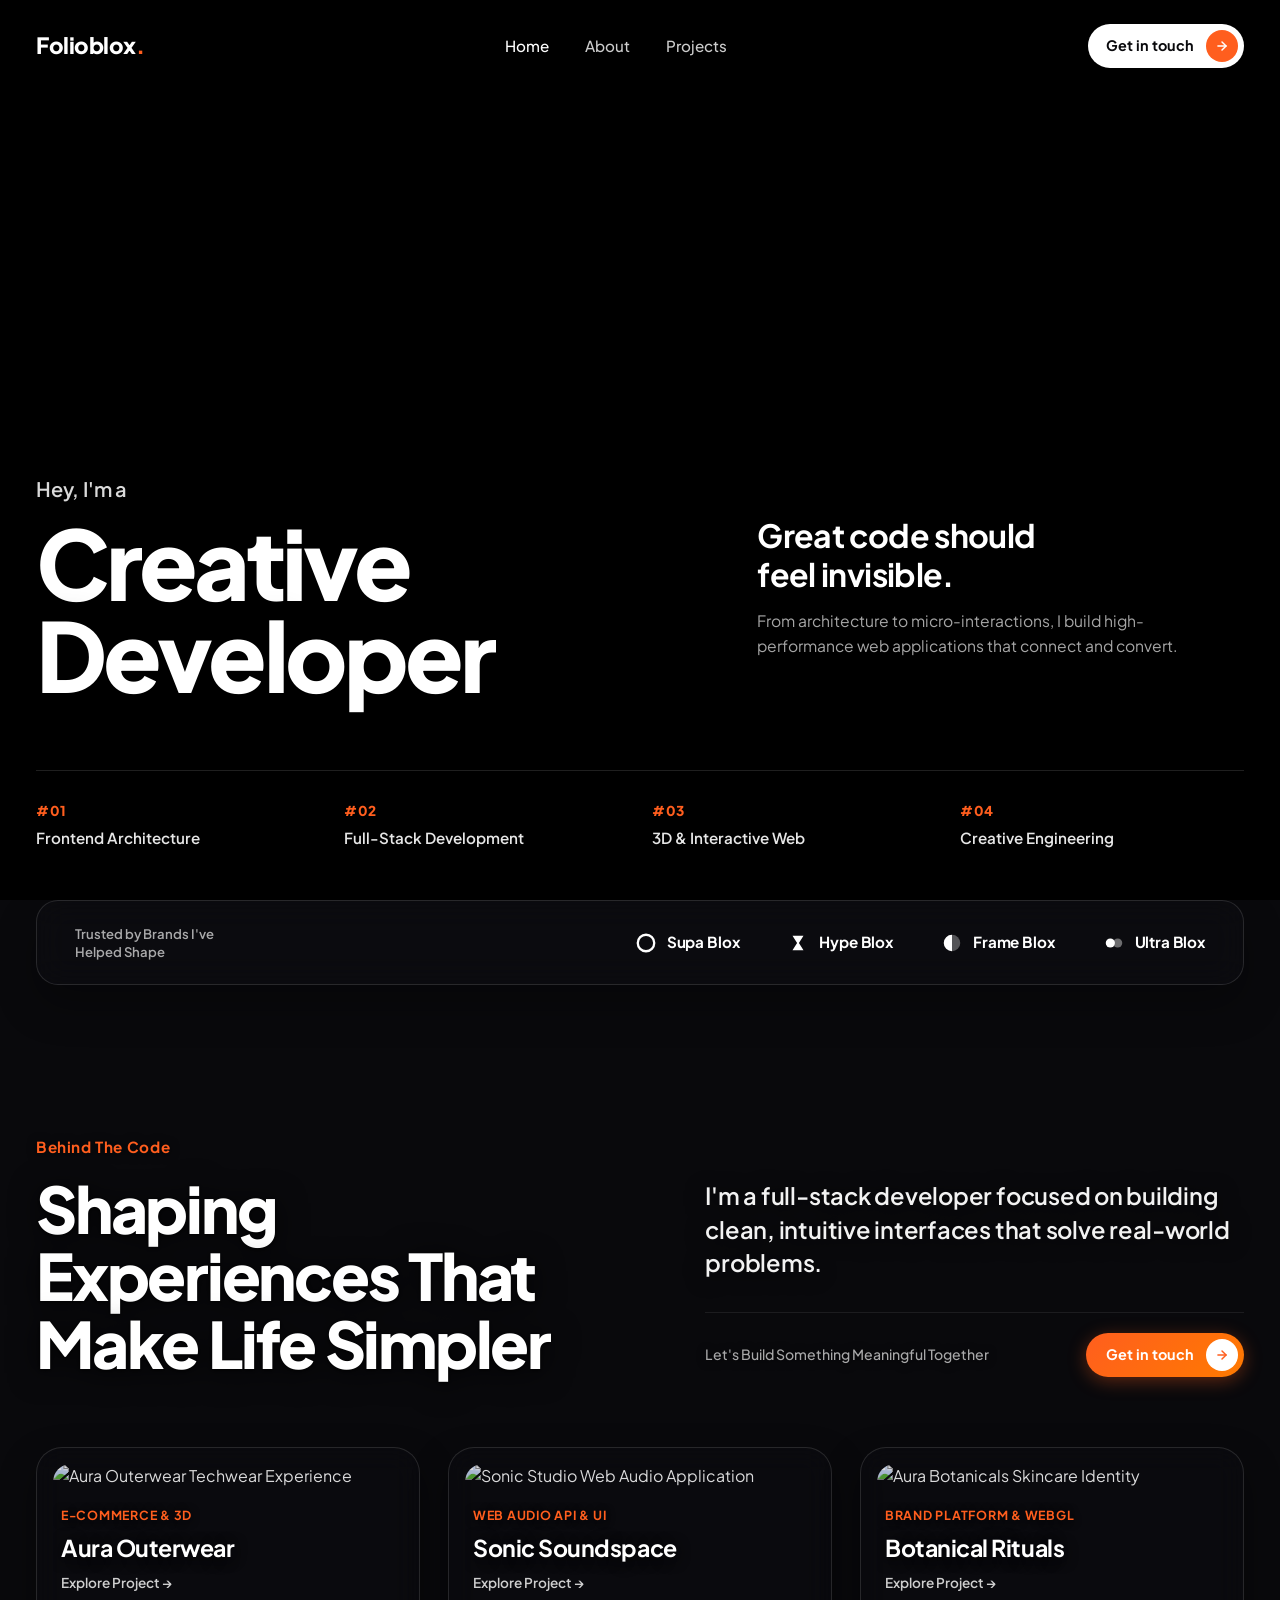
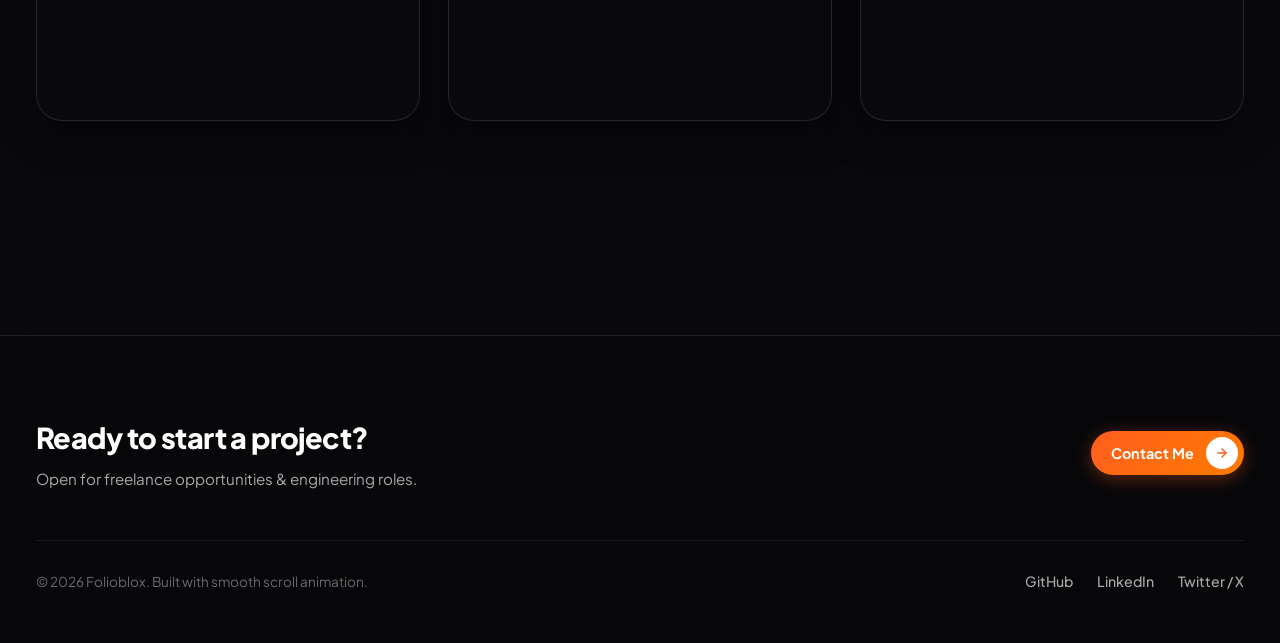
==== index.html @ c685aed7 "Add files via upload" ====
<!DOCTYPE html>
<html lang="en">

<head>
  <meta charset="UTF-8">
  <meta name="viewport" content="width=device-width, initial-scale=1.0, maximum-scale=1.0, user-scalable=no">
  <title>Shojib — Creative Web Developer & Engineer</title>
  <meta name="description"
    content="Portfolio of Shojib, a Creative Web Developer focused on building clean, intuitive interfaces and high-performance digital experiences.">

  <!-- Modern Geometric Typography -->
  <link rel="preconnect" href="https://fonts.googleapis.com">
  <link rel="preconnect" href="https://fonts.gstatic.com" crossorigin>
  <link href="https://fonts.googleapis.com/css2?family=Plus+Jakarta+Sans:wght@400;500;600;700;800;900&display=swap"
    rel="stylesheet">

  <link rel="stylesheet" href="style.css?v=2.5">
</head>

<body>

  <!-- preview link -  http://localhost:3000/ -->
  <!-- Ultra-minimal loader that fades away smoothly -->
  <div id="loader" class="loader">
    <div class="loader-content">
      <div class="progress-bar">
        <div class="progress-fill" id="progress-fill"></div>
      </div>
      <div class="progress-info">
        <span class="progress-text" id="progress-text">0%</span>
      </div>
    </div>
  </div>

  <!-- Fullscreen Fixed High-DPI Canvas for Scroll Animation -->
  <canvas id="scroll-canvas"></canvas>

  <!-- Main Website Content Wrapper -->
  <div class="site-wrapper">

    <!-- Navigation Header -->
    <header class="site-header" id="site-header">
      <div class="header-container">
        <a href="#hero" class="brand-logo" id="brand-logo">
          Folioblox<span class="logo-dot">.</span>
        </a>

        <nav class="nav-links">
          <a href="#hero" class="nav-item active">Home</a>
          <a href="#about" class="nav-item">About</a>
          <a href="#projects" class="nav-item">Projects</a>
        </nav>

        <a href="#contact" class="btn-pill-white" id="header-cta-btn">
          <span>Get in touch</span>
          <div class="arrow-circle orange">
            <svg width="14" height="14" viewBox="0 0 24 24" fill="none" stroke="currentColor" stroke-width="2.5"
              stroke-linecap="round" stroke-linejoin="round">
              <line x1="5" y1="12" x2="19" y2="12"></line>
              <polyline points="12 5 19 12 12 19"></polyline>
            </svg>
          </div>
        </a>
      </div>
    </header>

    <!-- Hero Section (Transparent with Canvas Animation Running in Background) -->
    <section class="hero-section" id="hero">
      <div class="hero-backdrop-tint"></div>

      <div class="hero-container">
        <!-- Main Top Row: Left Large Heading & Right Statement -->
        <div class="hero-main-grid">
          <div class="hero-left">
            <span class="hero-eyebrow">Hey, I'm a</span>
            <h1 class="hero-title">
              Creative<br>Developer
            </h1>
          </div>

          <div class="hero-right">
            <h2 class="hero-statement">Great code should<br>feel invisible.</h2>
            <p class="hero-subtext">
              From architecture to micro-interactions, I build high-performance web applications that connect and
              convert.
            </p>
          </div>
        </div>

        <!-- Hero Bottom Row: Numbered Capabilities -->
        <div class="hero-capabilities-grid">
          <div class="capability-item">
            <span class="cap-num">#01</span>
            <span class="cap-title">Frontend Architecture</span>
          </div>
          <div class="capability-item">
            <span class="cap-num">#02</span>
            <span class="cap-title">Full-Stack Development</span>
          </div>
          <div class="capability-item">
            <span class="cap-num">#03</span>
            <span class="cap-title">3D & Interactive Web</span>
          </div>
          <div class="capability-item">
            <span class="cap-num">#04</span>
            <span class="cap-title">Creative Engineering</span>
          </div>
        </div>
      </div>
    </section>

    <!-- Brands Strip Container with Sleek Rounded Inset -->
    <section class="brands-section" id="brands">
      <div class="brands-container">
        <span class="brands-label">Trusted by Brands I've Helped Shape</span>

        <div class="brands-logos">
          <!-- Supa Blox -->
          <div class="brand-item">
            <svg class="brand-icon" viewBox="0 0 24 24" fill="none" stroke="currentColor" stroke-width="2.5">
              <circle cx="12" cy="12" r="9" />
            </svg>
            <span class="brand-name">Supa Blox</span>
          </div>

          <!-- Hype Blox -->
          <div class="brand-item">
            <svg class="brand-icon" viewBox="0 0 24 24" fill="currentColor">
              <path d="M6 4h12l-5 8 5 8H6l5-8-5-8z" />
            </svg>
            <span class="brand-name">Hype Blox</span>
          </div>

          <!-- Frame Blox -->
          <div class="brand-item">
            <svg class="brand-icon" viewBox="0 0 24 24" fill="currentColor">
              <path d="M12 3a9 9 0 0 0 0 18V3z" />
              <path d="M12 3a9 9 0 0 1 0 18V3z" fill-opacity="0.3" />
            </svg>
            <span class="brand-name">Frame Blox</span>
          </div>

          <!-- Ultra Blox -->
          <div class="brand-item">
            <svg class="brand-icon" viewBox="0 0 24 24" fill="currentColor">
              <circle cx="8" cy="12" r="5" />
              <circle cx="16" cy="12" r="5" fill-opacity="0.4" />
            </svg>
            <span class="brand-name">Ultra Blox</span>
          </div>
        </div>
      </div>
    </section>

    <!-- Solid Dark Showcase Section ("Behind the Designs" / Projects) -->
    <section class="showcase-section" id="about">
      <div class="showcase-container">

        <!-- Header Info Row -->
        <div class="showcase-header-grid">
          <div class="showcase-header-left">
            <span class="section-tag">Behind the Code</span>
            <h2 class="showcase-main-title">
              Shaping<br>Experiences That<br>Make Life Simpler
            </h2>
          </div>

          <div class="showcase-header-right">
            <p class="showcase-lead">
              I'm a full-stack developer focused on building clean, intuitive interfaces that solve real-world problems.
            </p>

            <div class="showcase-action-group">
              <span class="action-subtext">Let's Build Something Meaningful Together</span>
              <a href="#contact" class="btn-pill-orange" id="showcase-cta-btn">
                <span>Get in touch</span>
                <div class="arrow-circle white">
                  <svg width="14" height="14" viewBox="0 0 24 24" fill="none" stroke="#FF5E1E" stroke-width="2.5"
                    stroke-linecap="round" stroke-linejoin="round">
                    <line x1="5" y1="12" x2="19" y2="12"></line>
                    <polyline points="12 5 19 12 12 19"></polyline>
                  </svg>
                </div>
              </a>
            </div>
          </div>
        </div>

        <!-- 3 Project Cards Grid (Exact matching editorial images) -->
        <div class="projects-grid" id="projects">
          <!-- Card 1: Puffer Jacket -->
          <article class="project-card" id="project-card-1">
            <div class="card-image-wrap">
              <img src="assets/project-jacket.jpg" alt="Aura Outerwear Techwear Experience" class="card-img"
                loading="lazy">
              <div class="card-overlay">
                <span class="card-category">E-Commerce & 3D</span>
                <h3 class="card-title">Aura Outerwear</h3>
                <span class="card-link-text">Explore Project &rarr;</span>
              </div>
            </div>
          </article>

          <!-- Card 2: Headphones Studio -->
          <article class="project-card" id="project-card-2">
            <div class="card-image-wrap">
              <img src="assets/project-headphones.jpg" alt="Sonic Studio Web Audio Application" class="card-img"
                loading="lazy">
              <div class="card-overlay">
                <span class="card-category">Web Audio API & UI</span>
                <h3 class="card-title">Sonic Soundspace</h3>
                <span class="card-link-text">Explore Project &rarr;</span>
              </div>
            </div>
          </article>

          <!-- Card 3: Cosmetics Bottle -->
          <article class="project-card" id="project-card-3">
            <div class="card-image-wrap">
              <img src="assets/project-bottle.jpg" alt="Aura Botanicals Skincare Identity" class="card-img"
                loading="lazy">
              <div class="card-overlay">
                <span class="card-category">Brand Platform & WebGL</span>
                <h3 class="card-title">Botanical Rituals</h3>
                <span class="card-link-text">Explore Project &rarr;</span>
              </div>
            </div>
          </article>
        </div>

      </div>
    </section>

    <!-- Contact & Footer Section -->
    <footer class="site-footer" id="contact">
      <div class="footer-container">
        <div class="footer-top">
          <div>
            <h3 class="footer-heading">Ready to start a project?</h3>
            <p class="footer-sub">Open for freelance opportunities & engineering roles.</p>
          </div>
          <a href="mailto:hello@example.com" class="btn-pill-orange">
            <span>Contact Me</span>
            <div class="arrow-circle white">
              <svg width="14" height="14" viewBox="0 0 24 24" fill="none" stroke="#FF5E1E" stroke-width="2.5"
                stroke-linecap="round" stroke-linejoin="round">
                <line x1="5" y1="12" x2="19" y2="12"></line>
                <polyline points="12 5 19 12 12 19"></polyline>
              </svg>
            </div>
          </a>
        </div>

        <div class="footer-bottom">
          <p class="copyright">&copy; 2026 Folioblox. Built with smooth scroll animation.</p>
          <div class="footer-socials">
            <a href="https://github.com" target="_blank" rel="noreferrer">GitHub</a>
            <a href="https://linkedin.com" target="_blank" rel="noreferrer">LinkedIn</a>
            <a href="https://twitter.com" target="_blank" rel="noreferrer">Twitter / X</a>
          </div>
        </div>
      </div>
    </footer>

  </div>

  <script src="script.js?v=2.5"></script>
</body>

</html>
---- style.css ----
/* ==========================================================================
   Design System & Tokens
   ========================================================================== */
*, *::before, *::after {
  box-sizing: border-box;
  margin: 0;
  padding: 0;
}

:root {
  --bg-dark: #09090c;
  --bg-card: #121216;
  --text-primary: #ffffff;
  --text-muted: rgba(255, 255, 255, 0.65);
  --text-faint: rgba(255, 255, 255, 0.4);
  --accent-orange: #FF5E1E;
  --accent-orange-hover: #ff753e;
  --accent-glow: rgba(255, 94, 30, 0.35);
  --border-subtle: rgba(255, 255, 255, 0.08);
  --font-main: 'Plus Jakarta Sans', -apple-system, BlinkMacSystemFont, "Segoe UI", Roboto, sans-serif;
  --radius-pill: 9999px;
  --radius-card: 26px;
  --radius-brand: 22px;
}

html {
  font-family: var(--font-main);
  background-color: var(--bg-dark);
  color: var(--text-primary);
  scroll-behavior: smooth;
  overflow-x: hidden;
  overscroll-behavior-y: none;
}

body {
  position: relative;
  width: 100%;
  min-height: 100%;
  overflow-x: hidden;
  background-color: var(--bg-dark);
  color: var(--text-primary);
  line-height: 1.5;
  -webkit-font-smoothing: antialiased;
}

/* Custom Sleek Scrollbar */
::-webkit-scrollbar {
  width: 7px;
}
::-webkit-scrollbar-track {
  background: rgba(9, 9, 12, 0.95);
}
::-webkit-scrollbar-thumb {
  background: rgba(255, 255, 255, 0.22);
  border-radius: 4px;
}
::-webkit-scrollbar-thumb:hover {
  background: var(--accent-orange);
}

/* ==========================================================================
   Fixed High-DPI Canvas for Scroll Animation
   ========================================================================== */
#scroll-canvas {
  position: fixed;
  top: 0;
  left: 0;
  width: 100vw;
  height: 100vh;
  z-index: 1;
  pointer-events: none;
  background-color: #050207;
  will-change: transform;
}

/* Loader Screen */
.loader {
  position: fixed;
  inset: 0;
  z-index: 9999;
  display: flex;
  align-items: center;
  justify-content: center;
  background-color: var(--bg-dark);
  transition: opacity 0.6s cubic-bezier(0.16, 1, 0.3, 1), visibility 0.6s;
}

.loader.hidden {
  opacity: 0;
  visibility: hidden;
  pointer-events: none;
}

.loader-content {
  display: flex;
  flex-direction: column;
  align-items: center;
  gap: 16px;
  width: 220px;
}

.progress-bar {
  width: 100%;
  height: 3px;
  background: rgba(255, 255, 255, 0.1);
  border-radius: 4px;
  overflow: hidden;
}

.progress-fill {
  width: 0%;
  height: 100%;
  background: linear-gradient(90deg, #FF5E1E, #FF9E2C);
  box-shadow: 0 0 14px var(--accent-glow);
  transition: width 0.12s ease-out;
}

.progress-text {
  font-size: 0.8rem;
  font-weight: 600;
  letter-spacing: 0.15em;
  color: var(--text-muted);
}

/* ==========================================================================
   Layout & Website Wrapper
   ========================================================================== */
.site-wrapper {
  position: relative;
  z-index: 2;
  width: 100%;
  background: transparent !important;
}

/* ==========================================================================
   Site Header / Navigation
   ========================================================================== */
.site-header {
  position: fixed;
  top: 0;
  left: 0;
  width: 100%;
  z-index: 100;
  padding: 24px 36px;
  transition: background-color 0.3s ease, backdrop-filter 0.3s ease, padding 0.3s ease;
}

.site-header.scrolled {
  background-color: rgba(9, 9, 12, 0.75);
  backdrop-filter: blur(20px);
  -webkit-backdrop-filter: blur(20px);
  padding: 16px 36px;
  border-bottom: 1px solid var(--border-subtle);
}

.header-container {
  max-width: 1360px;
  margin: 0 auto;
  display: flex;
  align-items: center;
  justify-content: space-between;
}

.brand-logo {
  font-size: 1.4rem;
  font-weight: 800;
  letter-spacing: -0.02em;
  color: #ffffff;
  text-decoration: none;
}

.logo-dot {
  color: var(--accent-orange);
}

.nav-links {
  display: flex;
  align-items: center;
  gap: 36px;
}

.nav-item {
  color: rgba(255, 255, 255, 0.8);
  font-size: 0.95rem;
  font-weight: 500;
  text-decoration: none;
  transition: color 0.2s ease;
  position: relative;
}

.nav-item:hover, .nav-item.active {
  color: #ffffff;
}

/* Pill Buttons */
.btn-pill-white {
  display: inline-flex;
  align-items: center;
  gap: 12px;
  background-color: #ffffff;
  color: #09090c;
  font-size: 0.9rem;
  font-weight: 700;
  text-decoration: none;
  padding: 6px 6px 6px 18px;
  border-radius: var(--radius-pill);
  transition: transform 0.25s cubic-bezier(0.16, 1, 0.3, 1), box-shadow 0.25s ease;
}

.btn-pill-white:hover {
  transform: translateY(-2px);
  box-shadow: 0 8px 24px rgba(255, 255, 255, 0.2);
}

.btn-pill-orange {
  display: inline-flex;
  align-items: center;
  gap: 12px;
  background: linear-gradient(135deg, var(--accent-orange), #FF7A00);
  color: #ffffff;
  font-size: 0.9rem;
  font-weight: 700;
  text-decoration: none;
  padding: 6px 6px 6px 20px;
  border-radius: var(--radius-pill);
  box-shadow: 0 4px 18px var(--accent-glow);
  transition: transform 0.25s cubic-bezier(0.16, 1, 0.3, 1), box-shadow 0.25s ease;
}

.btn-pill-orange:hover {
  transform: translateY(-2px);
  box-shadow: 0 8px 28px rgba(255, 94, 30, 0.5);
}

.arrow-circle {
  width: 32px;
  height: 32px;
  border-radius: 50%;
  display: flex;
  align-items: center;
  justify-content: center;
  flex-shrink: 0;
  transition: transform 0.25s ease;
}

.arrow-circle.orange {
  background-color: var(--accent-orange);
  color: #ffffff;
}

.arrow-circle.white {
  background-color: #ffffff;
  color: var(--accent-orange);
}

.btn-pill-white:hover .arrow-circle,
.btn-pill-orange:hover .arrow-circle {
  transform: translateX(2px);
}

/* ==========================================================================
   Hero Section (Overlaid on Smooth Canvas Scroll Animation)
   ========================================================================== */
.hero-section {
  position: relative;
  min-height: 100vh;
  display: flex;
  flex-direction: column;
  justify-content: flex-end;
  padding: 140px 36px 50px;
  pointer-events: auto;
}

/* Subtle lighting gradient to ensure text readability without obscuring 3D canvas */
.hero-backdrop-tint {
  position: absolute;
  inset: 0;
  background: radial-gradient(circle at 30% 40%, rgba(0, 0, 0, 0.1) 0%, rgba(0, 0, 0, 0.4) 100%);
  pointer-events: none;
  z-index: 1;
}

.hero-container {
  position: relative;
  z-index: 2;
  max-width: 1360px;
  width: 100%;
  margin: 0 auto;
  display: flex;
  flex-direction: column;
  gap: 70px;
}

.hero-main-grid {
  display: grid;
  grid-template-columns: 1.4fr 1fr;
  align-items: center;
  gap: 40px;
}

.hero-eyebrow {
  display: block;
  font-size: 1.25rem;
  font-weight: 600;
  color: rgba(255, 255, 255, 0.85);
  margin-bottom: 12px;
  letter-spacing: -0.01em;
}

.hero-title {
  font-size: clamp(3.4rem, 7.5vw, 6.8rem);
  font-weight: 800;
  line-height: 0.96;
  letter-spacing: -0.04em;
  color: #ffffff;
  text-shadow: 0 4px 30px rgba(0, 0, 0, 0.7);
}

.hero-right {
  align-self: center;
  max-width: 440px;
}

.hero-statement {
  font-size: clamp(1.4rem, 2.5vw, 2.2rem);
  font-weight: 700;
  line-height: 1.22;
  letter-spacing: -0.02em;
  color: #ffffff;
  text-shadow: 0 2px 20px rgba(0, 0, 0, 0.6);
}

.hero-subtext {
  font-size: 0.98rem;
  line-height: 1.6;
  color: var(--text-muted);
  margin-top: 14px;
}

/* 4 Numbered Capabilities Grid */
.hero-capabilities-grid {
  display: grid;
  grid-template-columns: repeat(4, 1fr);
  gap: 24px;
  padding-top: 30px;
  border-top: 1px solid rgba(255, 255, 255, 0.12);
}

.capability-item {
  display: flex;
  flex-direction: column;
  gap: 6px;
}

.cap-num {
  font-size: 0.85rem;
  font-weight: 800;
  color: var(--accent-orange);
  letter-spacing: 0.05em;
}

.cap-title {
  font-size: 0.95rem;
  font-weight: 600;
  color: rgba(255, 255, 255, 0.9);
}

/* ==========================================================================
   Brands Section (Rounded Dark Bar matching reference)
   ========================================================================== */
.brands-section {
  position: relative;
  z-index: 10;
  max-width: 1360px;
  margin: 0 auto;
  padding: 0 36px 40px;
}

.brands-container {
  background-color: rgba(17, 17, 20, 0.4);
  backdrop-filter: blur(16px);
  -webkit-backdrop-filter: blur(16px);
  border: 1px solid rgba(255, 255, 255, 0.12);
  border-radius: var(--radius-brand);
  padding: 24px 38px;
  display: flex;
  align-items: center;
  justify-content: space-between;
  gap: 30px;
  box-shadow: 0 20px 40px rgba(0, 0, 0, 0.3);
}

.brands-label {
  font-size: 0.82rem;
  font-weight: 600;
  color: var(--text-muted);
  line-height: 1.35;
  max-width: 140px;
}

.brands-logos {
  display: flex;
  align-items: center;
  gap: 48px;
  flex-wrap: wrap;
}

.brand-item {
  display: flex;
  align-items: center;
  gap: 10px;
  color: #ffffff;
  transition: opacity 0.2s ease, transform 0.2s ease;
}

.brand-item:hover {
  opacity: 0.8;
  transform: translateY(-1px);
}

.brand-icon {
  width: 22px;
  height: 22px;
  color: #ffffff;
}

.brand-name {
  font-size: 0.95rem;
  font-weight: 700;
  letter-spacing: -0.01em;
}

/* ==========================================================================
   Showcase Section ("Behind the Designs" / Projects) - Transparent
   ========================================================================== */
.showcase-section {
  position: relative;
  z-index: 10;
  background-color: transparent !important;
  background: transparent !important;
  padding: 100px 36px 160px;
  min-height: 100vh;
  margin-top: 10px;
}

.showcase-container {
  max-width: 1360px;
  margin: 0 auto;
  display: flex;
  flex-direction: column;
  gap: 70px;
  background: transparent !important;
}

.showcase-header-grid {
  display: grid;
  grid-template-columns: 1.15fr 1fr;
  align-items: flex-end;
  gap: 50px;
  background: transparent !important;
}

.section-tag {
  display: inline-block;
  font-size: 0.95rem;
  font-weight: 700;
  color: var(--accent-orange);
  letter-spacing: 0.04em;
  margin-bottom: 16px;
  text-transform: capitalize;
  text-shadow: 0 1px 10px rgba(0, 0, 0, 0.9);
}

.showcase-main-title {
  font-size: clamp(2.6rem, 5vw, 4.4rem);
  font-weight: 800;
  line-height: 1.05;
  letter-spacing: -0.035em;
  color: #ffffff;
  text-shadow: 0 4px 30px rgba(0, 0, 0, 0.85), 0 1px 4px rgba(0, 0, 0, 0.9);
}

.showcase-header-right {
  display: flex;
  flex-direction: column;
  gap: 32px;
  background: transparent !important;
}

.showcase-lead {
  font-size: clamp(1.15rem, 2vw, 1.48rem);
  font-weight: 600;
  line-height: 1.42;
  color: rgba(255, 255, 255, 0.95);
  letter-spacing: -0.01em;
  text-shadow: 0 2px 20px rgba(0, 0, 0, 0.85);
}

.showcase-action-group {
  display: flex;
  align-items: center;
  justify-content: space-between;
  gap: 20px;
  padding-top: 20px;
  border-top: 1px solid var(--border-subtle);
  background: transparent !important;
}

.action-subtext {
  font-size: 0.88rem;
  color: var(--text-muted);
  font-weight: 500;
  text-shadow: 0 1px 8px rgba(0, 0, 0, 0.8);
}

/* ==========================================================================
   Project Cards Grid - Translucent Glassmorphism
   ========================================================================== */
.projects-grid {
  display: grid;
  grid-template-columns: repeat(3, 1fr);
  gap: 28px;
  background: transparent !important;
}

.project-card {
  position: relative;
  background-color: rgba(14, 14, 18, 0.4);
  backdrop-filter: blur(14px);
  -webkit-backdrop-filter: blur(14px);
  border-radius: var(--radius-card);
  overflow: hidden;
  cursor: pointer;
  border: 1px solid rgba(255, 255, 255, 0.12);
  box-shadow: 0 16px 36px rgba(0, 0, 0, 0.4);
  padding: 16px;
  transition: transform 0.35s cubic-bezier(0.16, 1, 0.3, 1), box-shadow 0.35s ease, border-color 0.35s ease;
}

.project-card:hover {
  transform: translateY(-8px);
  border-color: rgba(255, 94, 30, 0.5);
  box-shadow: 0 24px 48px rgba(0, 0, 0, 0.6), 0 0 24px rgba(255, 94, 30, 0.25);
}

.card-image-wrap {
  position: relative;
  width: 100%;
  aspect-ratio: 16 / 11;
  overflow: hidden;
  border-radius: 18px;
  background-color: transparent;
}

.card-img {
  width: 100%;
  height: 100%;
  object-fit: cover;
  opacity: 0.85;
  transition: opacity 0.3s ease, transform 0.6s cubic-bezier(0.16, 1, 0.3, 1);
}

.project-card:hover .card-img {
  opacity: 1;
  transform: scale(1.04);
}

.card-overlay {
  display: flex;
  flex-direction: column;
  justify-content: flex-end;
  padding: 18px 8px 6px;
  background: transparent;
}

.card-category {
  font-size: 0.78rem;
  font-weight: 700;
  color: var(--accent-orange);
  letter-spacing: 0.06em;
  text-transform: uppercase;
  margin-bottom: 6px;
  text-shadow: 0 1px 8px rgba(0, 0, 0, 0.9);
}

.card-title {
  font-size: 1.45rem;
  font-weight: 700;
  color: #ffffff;
  letter-spacing: -0.02em;
  margin-bottom: 8px;
  text-shadow: 0 2px 14px rgba(0, 0, 0, 0.9);
}

.card-link-text {
  font-size: 0.85rem;
  font-weight: 600;
  color: rgba(255, 255, 255, 0.8);
  transition: color 0.2s ease, transform 0.2s ease;
}

.project-card:hover .card-link-text {
  color: #ffffff;
  transform: translateX(3px);
}

/* ==========================================================================
   Footer - Transparent Glassmorphic
   ========================================================================== */
.site-footer {
  position: relative;
  z-index: 10;
  background-color: rgba(7, 7, 10, 0.45);
  backdrop-filter: blur(20px);
  -webkit-backdrop-filter: blur(20px);
  border-top: 1px solid rgba(255, 255, 255, 0.1);
  padding: 80px 36px 50px;
}

.footer-container {
  max-width: 1360px;
  margin: 0 auto;
  display: flex;
  flex-direction: column;
  gap: 50px;
}

.footer-top {
  display: flex;
  align-items: center;
  justify-content: space-between;
  flex-wrap: wrap;
  gap: 24px;
}

.footer-heading {
  font-size: 1.8rem;
  font-weight: 800;
  letter-spacing: -0.02em;
  margin-bottom: 8px;
}

.footer-sub {
  color: var(--text-muted);
  font-size: 0.95rem;
}

.footer-bottom {
  display: flex;
  align-items: center;
  justify-content: space-between;
  padding-top: 30px;
  border-top: 1px solid var(--border-subtle);
  flex-wrap: wrap;
  gap: 20px;
}

.copyright {
  font-size: 0.85rem;
  color: var(--text-faint);
}

.footer-socials {
  display: flex;
  gap: 24px;
}

.footer-socials a {
  color: var(--text-muted);
  text-decoration: none;
  font-size: 0.88rem;
  font-weight: 500;
  transition: color 0.2s ease;
}

.footer-socials a:hover {
  color: var(--accent-orange);
}

/* ==========================================================================
   Responsive Adaptations
   ========================================================================== */
@media (max-width: 1024px) {
  .hero-main-grid {
    grid-template-columns: 1fr;
    gap: 30px;
  }

  .showcase-header-grid {
    grid-template-columns: 1fr;
    gap: 30px;
  }

  .projects-grid {
    grid-template-columns: 1fr 1fr;
  }

  .brands-container {
    flex-direction: column;
    align-items: flex-start;
  }
}

@media (max-width: 768px) {
  .site-header {
    padding: 16px 20px;
  }

  .nav-links {
    display: none;
  }

  .hero-section {
    padding: 110px 20px 40px;
  }

  .hero-capabilities-grid {
    grid-template-columns: 1fr 1fr;
    gap: 20px;
  }

  .brands-section {
    padding: 0 20px 30px;
  }

  .brands-logos {
    gap: 24px;
  }

  .showcase-section {
    padding: 70px 20px 80px;
  }

  .projects-grid {
    grid-template-columns: 1fr;
  }

  .showcase-action-group {
    flex-direction: column;
    align-items: flex-start;
  }
}
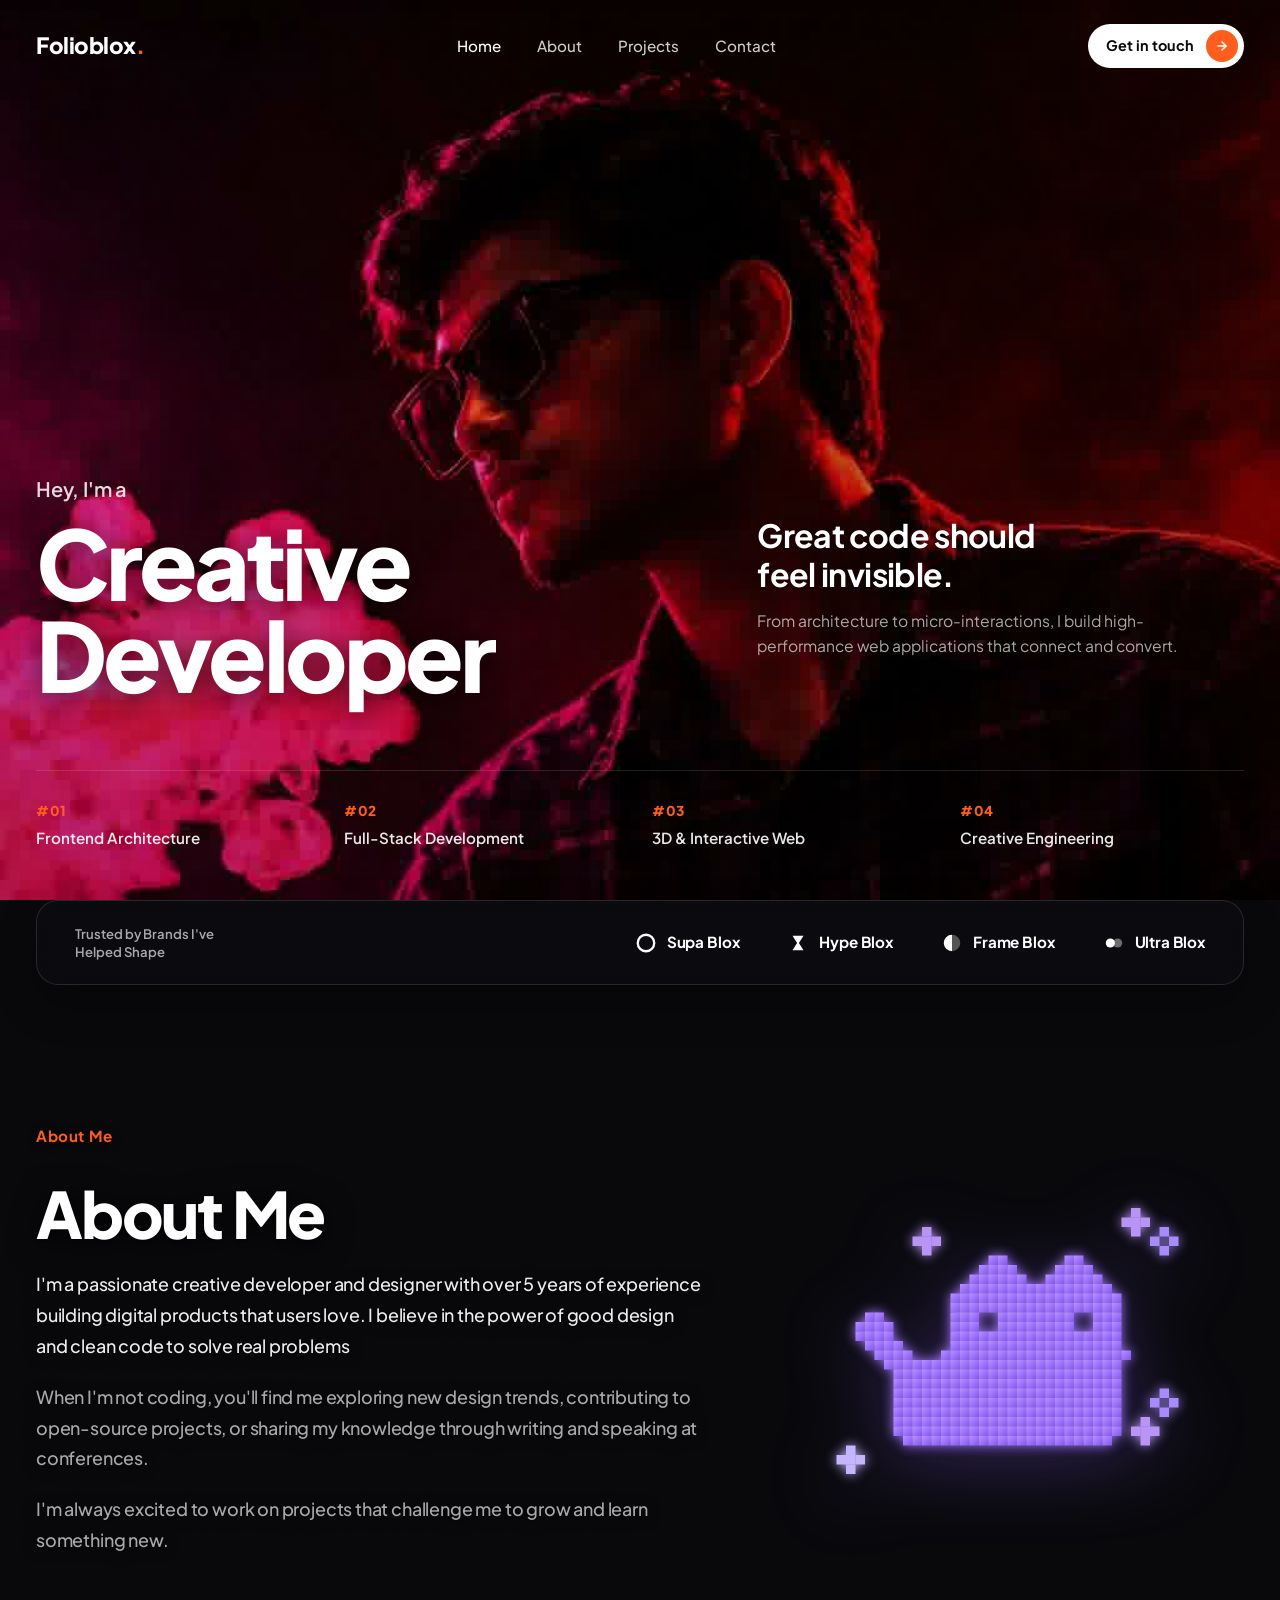
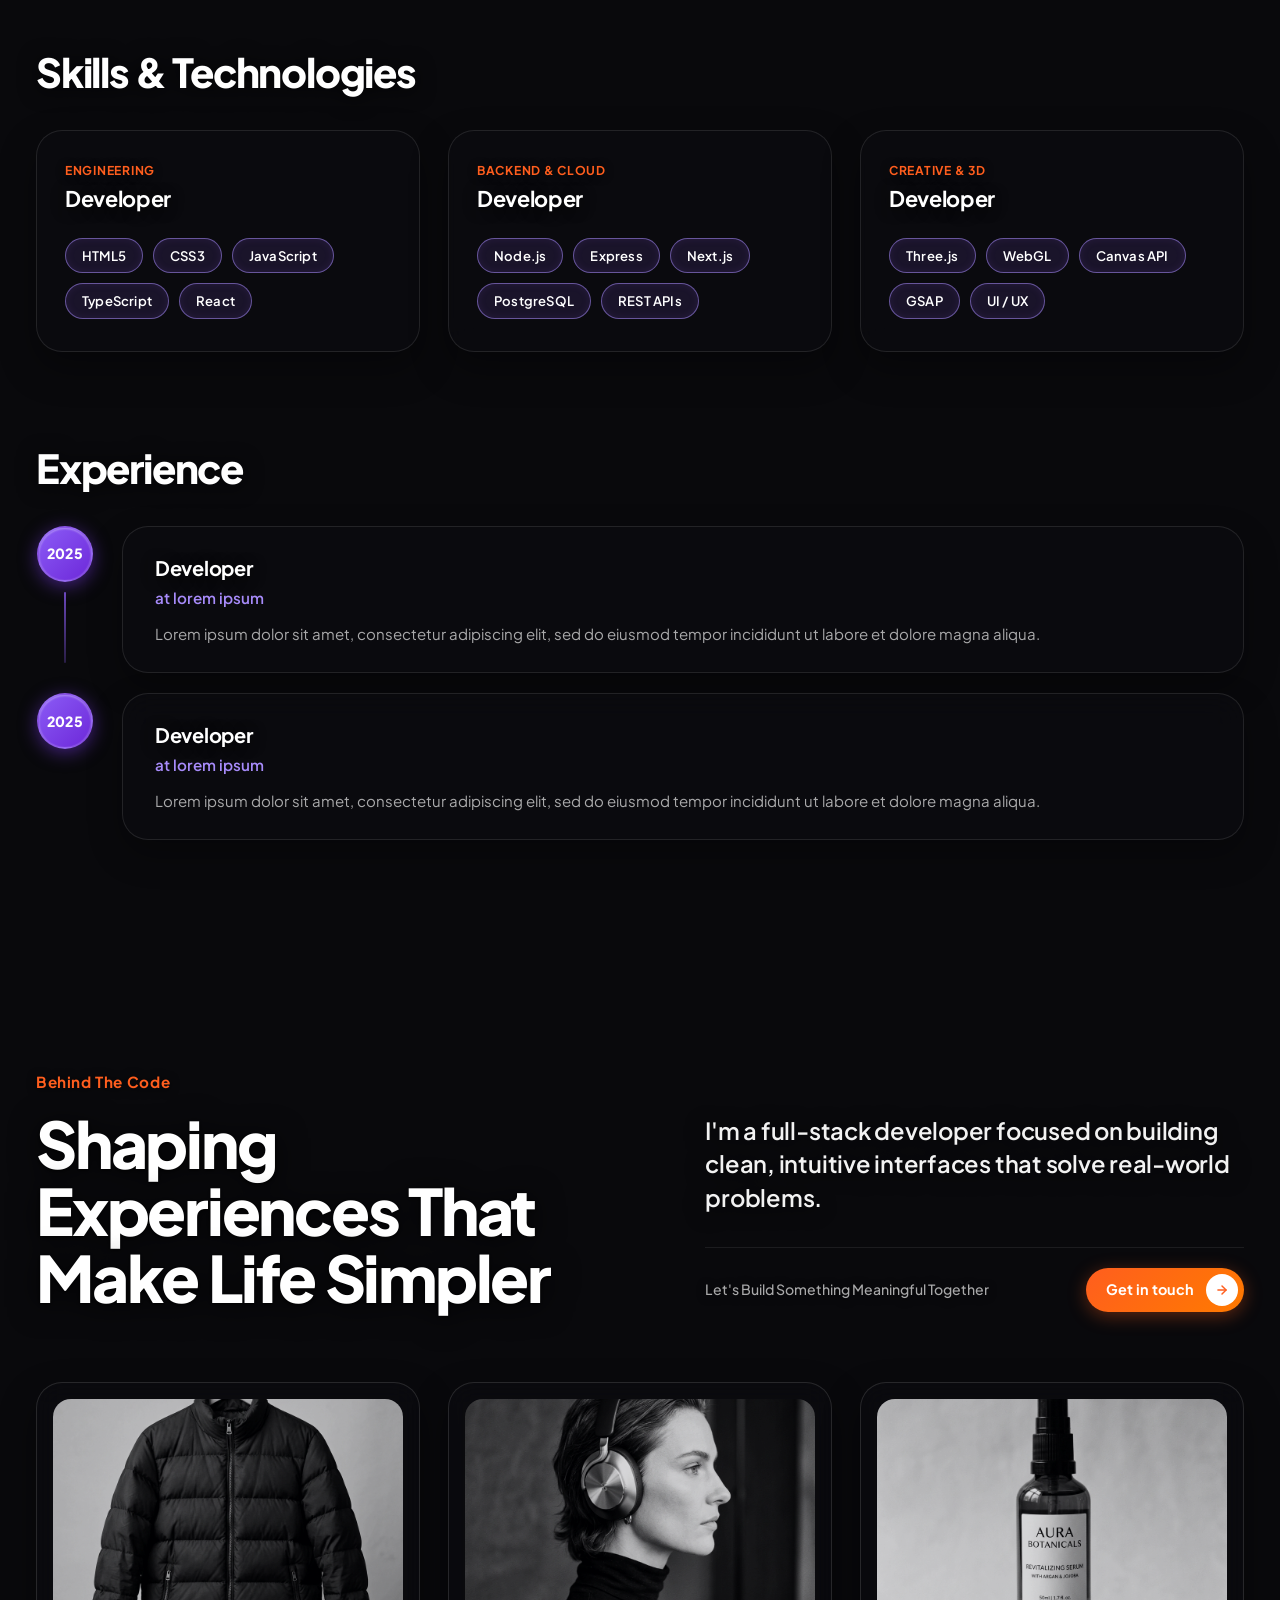
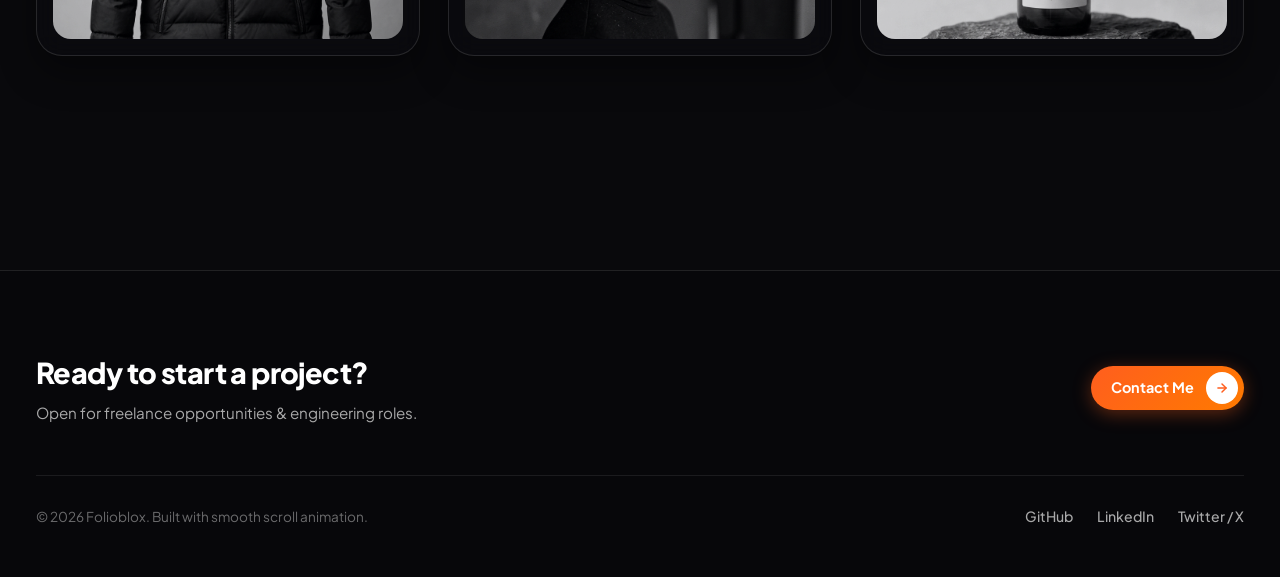
==== commit 3352e64d: "Update portfolio design and assets" ====
--- a/index.html
+++ b/index.html
@@ -14,7 +14,7 @@
   <link href="https://fonts.googleapis.com/css2?family=Plus+Jakarta+Sans:wght@400;500;600;700;800;900&display=swap"
     rel="stylesheet">
 
-  <link rel="stylesheet" href="style.css?v=2.5">
+  <link rel="stylesheet" href="style.css?v=2.6">
 </head>
 
 <body>
@@ -49,6 +49,7 @@
           <a href="#hero" class="nav-item active">Home</a>
           <a href="#about" class="nav-item">About</a>
           <a href="#projects" class="nav-item">Projects</a>
+          <a href="#contact" class="nav-item">Contact</a>
         </nav>
 
         <a href="#contact" class="btn-pill-white" id="header-cta-btn">
@@ -152,8 +153,570 @@
       </div>
     </section>
 
+
+    <!-- Dedicated About Section -->
+    <section class="about-section" id="about">
+      <div class="about-container">
+
+        <!-- 1. Top Story: "About Me" & Pixel Art Mascot -->
+        <div class="about-story-grid">
+          <div class="about-text-col">
+            <span class="section-tag">About Me</span>
+            <h2 class="about-heading">About Me</h2>
+            <div class="about-paragraphs">
+              <p>
+                I'm a passionate creative developer and designer with over 5 years of experience building digital
+                products that users love. I believe in the power of good design and clean code to solve real problems
+              </p>
+              <p>
+                When I'm not coding, you'll find me exploring new design trends, contributing to open-source projects,
+                or
+                sharing my knowledge through writing and speaking at conferences.
+              </p>
+              <p>
+                I'm always excited to work on projects that challenge me to grow and learn something new.
+              </p>
+            </div>
+          </div>
+
+          <div class="about-mascot-col">
+            <div class="pixel-mascot-wrap">
+              <svg xmlns="http://www.w3.org/2000/svg" viewBox="0 0 400 320" class="pixel-cat-svg"
+                preserveAspectRatio="xMidYMid meet">
+                <defs>
+                  <linearGradient id="catGrad" x1="0%" y1="0%" x2="100%" y2="100%">
+                    <stop offset="0%" stop-color="#B794F6" />
+                    <stop offset="50%" stop-color="#9D72FF" />
+                    <stop offset="100%" stop-color="#805AD5" />
+                  </linearGradient>
+                  <filter id="catGlowFilter" x="-20%" y="-20%" width="140%" height="140%">
+                    <feGaussianBlur stdDeviation="6" result="blur" />
+                    <feComposite in="SourceGraphic" in2="blur" operator="over" />
+                  </filter>
+                </defs>
+                <g class="cat-illustration" filter="url(#catGlowFilter)">
+                  <rect class="sparkle sparkle-plus" x="340" y="20" width="10" height="10" fill="#B794F6" />
+                  <rect class="sparkle sparkle-plus" x="330" y="30" width="10" height="10" fill="#B794F6" />
+                  <rect class="sparkle sparkle-plus" x="340" y="30" width="10" height="10" fill="#B794F6" />
+                  <rect class="sparkle sparkle-plus" x="350" y="30" width="10" height="10" fill="#B794F6" />
+                  <rect class="sparkle sparkle-plus" x="120" y="40" width="10" height="10" fill="#B794F6" />
+                  <rect class="sparkle sparkle-plus" x="340" y="40" width="10" height="10" fill="#B794F6" />
+                  <rect class="sparkle sparkle-ring" x="370" y="40" width="10" height="10" fill="#A78BFA" />
+                  <rect class="sparkle sparkle-plus" x="110" y="50" width="10" height="10" fill="#B794F6" />
+                  <rect class="sparkle sparkle-plus" x="120" y="50" width="10" height="10" fill="#B794F6" />
+                  <rect class="sparkle sparkle-plus" x="130" y="50" width="10" height="10" fill="#B794F6" />
+                  <rect class="sparkle sparkle-ring" x="360" y="50" width="10" height="10" fill="#A78BFA" />
+                  <rect class="sparkle sparkle-ring" x="380" y="50" width="10" height="10" fill="#A78BFA" />
+                  <rect class="sparkle sparkle-plus" x="120" y="60" width="10" height="10" fill="#B794F6" />
+                  <rect class="sparkle sparkle-ring" x="370" y="60" width="10" height="10" fill="#A78BFA" />
+                  <rect class="cat-pixel" x="190" y="70" width="10" height="10" fill="url(#catGrad)" />
+                  <rect class="cat-pixel" x="200" y="70" width="10" height="10" fill="url(#catGrad)" />
+                  <rect class="cat-pixel" x="270" y="70" width="10" height="10" fill="url(#catGrad)" />
+                  <rect class="cat-pixel" x="280" y="70" width="10" height="10" fill="url(#catGrad)" />
+                  <rect class="cat-pixel" x="180" y="80" width="10" height="10" fill="url(#catGrad)" />
+                  <rect class="cat-pixel" x="190" y="80" width="10" height="10" fill="url(#catGrad)" />
+                  <rect class="cat-pixel" x="200" y="80" width="10" height="10" fill="url(#catGrad)" />
+                  <rect class="cat-pixel" x="210" y="80" width="10" height="10" fill="url(#catGrad)" />
+                  <rect class="cat-pixel" x="260" y="80" width="10" height="10" fill="url(#catGrad)" />
+                  <rect class="cat-pixel" x="270" y="80" width="10" height="10" fill="url(#catGrad)" />
+                  <rect class="cat-pixel" x="280" y="80" width="10" height="10" fill="url(#catGrad)" />
+                  <rect class="cat-pixel" x="290" y="80" width="10" height="10" fill="url(#catGrad)" />
+                  <rect class="cat-pixel" x="170" y="90" width="10" height="10" fill="url(#catGrad)" />
+                  <rect class="cat-pixel" x="180" y="90" width="10" height="10" fill="url(#catGrad)" />
+                  <rect class="cat-pixel" x="190" y="90" width="10" height="10" fill="url(#catGrad)" />
+                  <rect class="cat-pixel" x="200" y="90" width="10" height="10" fill="url(#catGrad)" />
+                  <rect class="cat-pixel" x="210" y="90" width="10" height="10" fill="url(#catGrad)" />
+                  <rect class="cat-pixel" x="220" y="90" width="10" height="10" fill="url(#catGrad)" />
+                  <rect class="cat-pixel" x="250" y="90" width="10" height="10" fill="url(#catGrad)" />
+                  <rect class="cat-pixel" x="260" y="90" width="10" height="10" fill="url(#catGrad)" />
+                  <rect class="cat-pixel" x="270" y="90" width="10" height="10" fill="url(#catGrad)" />
+                  <rect class="cat-pixel" x="280" y="90" width="10" height="10" fill="url(#catGrad)" />
+                  <rect class="cat-pixel" x="290" y="90" width="10" height="10" fill="url(#catGrad)" />
+                  <rect class="cat-pixel" x="300" y="90" width="10" height="10" fill="url(#catGrad)" />
+                  <rect class="cat-pixel" x="160" y="100" width="10" height="10" fill="url(#catGrad)" />
+                  <rect class="cat-pixel" x="170" y="100" width="10" height="10" fill="url(#catGrad)" />
+                  <rect class="cat-pixel" x="180" y="100" width="10" height="10" fill="url(#catGrad)" />
+                  <rect class="cat-pixel" x="190" y="100" width="10" height="10" fill="url(#catGrad)" />
+                  <rect class="cat-pixel" x="200" y="100" width="10" height="10" fill="url(#catGrad)" />
+                  <rect class="cat-pixel" x="210" y="100" width="10" height="10" fill="url(#catGrad)" />
+                  <rect class="cat-pixel" x="220" y="100" width="10" height="10" fill="url(#catGrad)" />
+                  <rect class="cat-pixel" x="230" y="100" width="10" height="10" fill="url(#catGrad)" />
+                  <rect class="cat-pixel" x="240" y="100" width="10" height="10" fill="url(#catGrad)" />
+                  <rect class="cat-pixel" x="250" y="100" width="10" height="10" fill="url(#catGrad)" />
+                  <rect class="cat-pixel" x="260" y="100" width="10" height="10" fill="url(#catGrad)" />
+                  <rect class="cat-pixel" x="270" y="100" width="10" height="10" fill="url(#catGrad)" />
+                  <rect class="cat-pixel" x="280" y="100" width="10" height="10" fill="url(#catGrad)" />
+                  <rect class="cat-pixel" x="290" y="100" width="10" height="10" fill="url(#catGrad)" />
+                  <rect class="cat-pixel" x="300" y="100" width="10" height="10" fill="url(#catGrad)" />
+                  <rect class="cat-pixel" x="310" y="100" width="10" height="10" fill="url(#catGrad)" />
+                  <rect class="cat-pixel" x="150" y="110" width="10" height="10" fill="url(#catGrad)" />
+                  <rect class="cat-pixel" x="160" y="110" width="10" height="10" fill="url(#catGrad)" />
+                  <rect class="cat-pixel" x="170" y="110" width="10" height="10" fill="url(#catGrad)" />
+                  <rect class="cat-pixel" x="180" y="110" width="10" height="10" fill="url(#catGrad)" />
+                  <rect class="cat-pixel" x="190" y="110" width="10" height="10" fill="url(#catGrad)" />
+                  <rect class="cat-pixel" x="200" y="110" width="10" height="10" fill="url(#catGrad)" />
+                  <rect class="cat-pixel" x="210" y="110" width="10" height="10" fill="url(#catGrad)" />
+                  <rect class="cat-pixel" x="220" y="110" width="10" height="10" fill="url(#catGrad)" />
+                  <rect class="cat-pixel" x="230" y="110" width="10" height="10" fill="url(#catGrad)" />
+                  <rect class="cat-pixel" x="240" y="110" width="10" height="10" fill="url(#catGrad)" />
+                  <rect class="cat-pixel" x="250" y="110" width="10" height="10" fill="url(#catGrad)" />
+                  <rect class="cat-pixel" x="260" y="110" width="10" height="10" fill="url(#catGrad)" />
+                  <rect class="cat-pixel" x="270" y="110" width="10" height="10" fill="url(#catGrad)" />
+                  <rect class="cat-pixel" x="280" y="110" width="10" height="10" fill="url(#catGrad)" />
+                  <rect class="cat-pixel" x="290" y="110" width="10" height="10" fill="url(#catGrad)" />
+                  <rect class="cat-pixel" x="300" y="110" width="10" height="10" fill="url(#catGrad)" />
+                  <rect class="cat-pixel" x="310" y="110" width="10" height="10" fill="url(#catGrad)" />
+                  <rect class="cat-pixel" x="320" y="110" width="10" height="10" fill="url(#catGrad)" />
+                  <rect class="cat-pixel" x="150" y="120" width="10" height="10" fill="url(#catGrad)" />
+                  <rect class="cat-pixel" x="160" y="120" width="10" height="10" fill="url(#catGrad)" />
+                  <rect class="cat-pixel" x="170" y="120" width="10" height="10" fill="url(#catGrad)" />
+                  <rect class="cat-pixel" x="180" y="120" width="10" height="10" fill="url(#catGrad)" />
+                  <rect class="cat-pixel" x="190" y="120" width="10" height="10" fill="url(#catGrad)" />
+                  <rect class="cat-pixel" x="200" y="120" width="10" height="10" fill="url(#catGrad)" />
+                  <rect class="cat-pixel" x="210" y="120" width="10" height="10" fill="url(#catGrad)" />
+                  <rect class="cat-pixel" x="220" y="120" width="10" height="10" fill="url(#catGrad)" />
+                  <rect class="cat-pixel" x="230" y="120" width="10" height="10" fill="url(#catGrad)" />
+                  <rect class="cat-pixel" x="240" y="120" width="10" height="10" fill="url(#catGrad)" />
+                  <rect class="cat-pixel" x="250" y="120" width="10" height="10" fill="url(#catGrad)" />
+                  <rect class="cat-pixel" x="260" y="120" width="10" height="10" fill="url(#catGrad)" />
+                  <rect class="cat-pixel" x="270" y="120" width="10" height="10" fill="url(#catGrad)" />
+                  <rect class="cat-pixel" x="280" y="120" width="10" height="10" fill="url(#catGrad)" />
+                  <rect class="cat-pixel" x="290" y="120" width="10" height="10" fill="url(#catGrad)" />
+                  <rect class="cat-pixel" x="300" y="120" width="10" height="10" fill="url(#catGrad)" />
+                  <rect class="cat-pixel" x="310" y="120" width="10" height="10" fill="url(#catGrad)" />
+                  <rect class="cat-pixel" x="320" y="120" width="10" height="10" fill="url(#catGrad)" />
+                  <rect class="cat-pixel" x="60" y="130" width="10" height="10" fill="url(#catGrad)" />
+                  <rect class="cat-pixel" x="70" y="130" width="10" height="10" fill="url(#catGrad)" />
+                  <rect class="cat-pixel" x="150" y="130" width="10" height="10" fill="url(#catGrad)" />
+                  <rect class="cat-pixel" x="160" y="130" width="10" height="10" fill="url(#catGrad)" />
+                  <rect class="cat-pixel" x="170" y="130" width="10" height="10" fill="url(#catGrad)" />
+                  <rect class="cat-pixel" x="200" y="130" width="10" height="10" fill="url(#catGrad)" />
+                  <rect class="cat-pixel" x="210" y="130" width="10" height="10" fill="url(#catGrad)" />
+                  <rect class="cat-pixel" x="220" y="130" width="10" height="10" fill="url(#catGrad)" />
+                  <rect class="cat-pixel" x="230" y="130" width="10" height="10" fill="url(#catGrad)" />
+                  <rect class="cat-pixel" x="240" y="130" width="10" height="10" fill="url(#catGrad)" />
+                  <rect class="cat-pixel" x="250" y="130" width="10" height="10" fill="url(#catGrad)" />
+                  <rect class="cat-pixel" x="260" y="130" width="10" height="10" fill="url(#catGrad)" />
+                  <rect class="cat-pixel" x="270" y="130" width="10" height="10" fill="url(#catGrad)" />
+                  <rect class="cat-pixel" x="300" y="130" width="10" height="10" fill="url(#catGrad)" />
+                  <rect class="cat-pixel" x="310" y="130" width="10" height="10" fill="url(#catGrad)" />
+                  <rect class="cat-pixel" x="320" y="130" width="10" height="10" fill="url(#catGrad)" />
+                  <rect class="cat-pixel" x="50" y="140" width="10" height="10" fill="url(#catGrad)" />
+                  <rect class="cat-pixel" x="60" y="140" width="10" height="10" fill="url(#catGrad)" />
+                  <rect class="cat-pixel" x="70" y="140" width="10" height="10" fill="url(#catGrad)" />
+                  <rect class="cat-pixel" x="80" y="140" width="10" height="10" fill="url(#catGrad)" />
+                  <rect class="cat-pixel" x="150" y="140" width="10" height="10" fill="url(#catGrad)" />
+                  <rect class="cat-pixel" x="160" y="140" width="10" height="10" fill="url(#catGrad)" />
+                  <rect class="cat-pixel" x="170" y="140" width="10" height="10" fill="url(#catGrad)" />
+                  <rect class="cat-pixel" x="200" y="140" width="10" height="10" fill="url(#catGrad)" />
+                  <rect class="cat-pixel" x="210" y="140" width="10" height="10" fill="url(#catGrad)" />
+                  <rect class="cat-pixel" x="220" y="140" width="10" height="10" fill="url(#catGrad)" />
+                  <rect class="cat-pixel" x="230" y="140" width="10" height="10" fill="url(#catGrad)" />
+                  <rect class="cat-pixel" x="240" y="140" width="10" height="10" fill="url(#catGrad)" />
+                  <rect class="cat-pixel" x="250" y="140" width="10" height="10" fill="url(#catGrad)" />
+                  <rect class="cat-pixel" x="260" y="140" width="10" height="10" fill="url(#catGrad)" />
+                  <rect class="cat-pixel" x="270" y="140" width="10" height="10" fill="url(#catGrad)" />
+                  <rect class="cat-pixel" x="300" y="140" width="10" height="10" fill="url(#catGrad)" />
+                  <rect class="cat-pixel" x="310" y="140" width="10" height="10" fill="url(#catGrad)" />
+                  <rect class="cat-pixel" x="320" y="140" width="10" height="10" fill="url(#catGrad)" />
+                  <rect class="cat-pixel" x="50" y="150" width="10" height="10" fill="url(#catGrad)" />
+                  <rect class="cat-pixel" x="60" y="150" width="10" height="10" fill="url(#catGrad)" />
+                  <rect class="cat-pixel" x="70" y="150" width="10" height="10" fill="url(#catGrad)" />
+                  <rect class="cat-pixel" x="80" y="150" width="10" height="10" fill="url(#catGrad)" />
+                  <rect class="cat-pixel" x="150" y="150" width="10" height="10" fill="url(#catGrad)" />
+                  <rect class="cat-pixel" x="160" y="150" width="10" height="10" fill="url(#catGrad)" />
+                  <rect class="cat-pixel" x="170" y="150" width="10" height="10" fill="url(#catGrad)" />
+                  <rect class="cat-pixel" x="180" y="150" width="10" height="10" fill="url(#catGrad)" />
+                  <rect class="cat-pixel" x="190" y="150" width="10" height="10" fill="url(#catGrad)" />
+                  <rect class="cat-pixel" x="200" y="150" width="10" height="10" fill="url(#catGrad)" />
+                  <rect class="cat-pixel" x="210" y="150" width="10" height="10" fill="url(#catGrad)" />
+                  <rect class="cat-pixel" x="220" y="150" width="10" height="10" fill="url(#catGrad)" />
+                  <rect class="cat-pixel" x="230" y="150" width="10" height="10" fill="url(#catGrad)" />
+                  <rect class="cat-pixel" x="240" y="150" width="10" height="10" fill="url(#catGrad)" />
+                  <rect class="cat-pixel" x="250" y="150" width="10" height="10" fill="url(#catGrad)" />
+                  <rect class="cat-pixel" x="260" y="150" width="10" height="10" fill="url(#catGrad)" />
+                  <rect class="cat-pixel" x="270" y="150" width="10" height="10" fill="url(#catGrad)" />
+                  <rect class="cat-pixel" x="280" y="150" width="10" height="10" fill="url(#catGrad)" />
+                  <rect class="cat-pixel" x="290" y="150" width="10" height="10" fill="url(#catGrad)" />
+                  <rect class="cat-pixel" x="300" y="150" width="10" height="10" fill="url(#catGrad)" />
+                  <rect class="cat-pixel" x="310" y="150" width="10" height="10" fill="url(#catGrad)" />
+                  <rect class="cat-pixel" x="320" y="150" width="10" height="10" fill="url(#catGrad)" />
+                  <rect class="cat-pixel" x="60" y="160" width="10" height="10" fill="url(#catGrad)" />
+                  <rect class="cat-pixel" x="70" y="160" width="10" height="10" fill="url(#catGrad)" />
+                  <rect class="cat-pixel" x="80" y="160" width="10" height="10" fill="url(#catGrad)" />
+                  <rect class="cat-pixel" x="90" y="160" width="10" height="10" fill="url(#catGrad)" />
+                  <rect class="cat-pixel" x="150" y="160" width="10" height="10" fill="url(#catGrad)" />
+                  <rect class="cat-pixel" x="160" y="160" width="10" height="10" fill="url(#catGrad)" />
+                  <rect class="cat-pixel" x="170" y="160" width="10" height="10" fill="url(#catGrad)" />
+                  <rect class="cat-pixel" x="180" y="160" width="10" height="10" fill="url(#catGrad)" />
+                  <rect class="cat-pixel" x="190" y="160" width="10" height="10" fill="url(#catGrad)" />
+                  <rect class="cat-pixel" x="200" y="160" width="10" height="10" fill="url(#catGrad)" />
+                  <rect class="cat-pixel" x="210" y="160" width="10" height="10" fill="url(#catGrad)" />
+                  <rect class="cat-pixel" x="220" y="160" width="10" height="10" fill="url(#catGrad)" />
+                  <rect class="cat-pixel" x="230" y="160" width="10" height="10" fill="url(#catGrad)" />
+                  <rect class="cat-pixel" x="240" y="160" width="10" height="10" fill="url(#catGrad)" />
+                  <rect class="cat-pixel" x="250" y="160" width="10" height="10" fill="url(#catGrad)" />
+                  <rect class="cat-pixel" x="260" y="160" width="10" height="10" fill="url(#catGrad)" />
+                  <rect class="cat-pixel" x="270" y="160" width="10" height="10" fill="url(#catGrad)" />
+                  <rect class="cat-pixel" x="280" y="160" width="10" height="10" fill="url(#catGrad)" />
+                  <rect class="cat-pixel" x="290" y="160" width="10" height="10" fill="url(#catGrad)" />
+                  <rect class="cat-pixel" x="300" y="160" width="10" height="10" fill="url(#catGrad)" />
+                  <rect class="cat-pixel" x="310" y="160" width="10" height="10" fill="url(#catGrad)" />
+                  <rect class="cat-pixel" x="320" y="160" width="10" height="10" fill="url(#catGrad)" />
+                  <rect class="cat-pixel" x="70" y="170" width="10" height="10" fill="url(#catGrad)" />
+                  <rect class="cat-pixel" x="80" y="170" width="10" height="10" fill="url(#catGrad)" />
+                  <rect class="cat-pixel" x="90" y="170" width="10" height="10" fill="url(#catGrad)" />
+                  <rect class="cat-pixel" x="100" y="170" width="10" height="10" fill="url(#catGrad)" />
+                  <rect class="cat-pixel" x="140" y="170" width="10" height="10" fill="url(#catGrad)" />
+                  <rect class="cat-pixel" x="150" y="170" width="10" height="10" fill="url(#catGrad)" />
+                  <rect class="cat-pixel" x="160" y="170" width="10" height="10" fill="url(#catGrad)" />
+                  <rect class="cat-pixel" x="170" y="170" width="10" height="10" fill="url(#catGrad)" />
+                  <rect class="cat-pixel" x="180" y="170" width="10" height="10" fill="url(#catGrad)" />
+                  <rect class="cat-pixel" x="190" y="170" width="10" height="10" fill="url(#catGrad)" />
+                  <rect class="cat-pixel" x="200" y="170" width="10" height="10" fill="url(#catGrad)" />
+                  <rect class="cat-pixel" x="210" y="170" width="10" height="10" fill="url(#catGrad)" />
+                  <rect class="cat-pixel" x="220" y="170" width="10" height="10" fill="url(#catGrad)" />
+                  <rect class="cat-pixel" x="230" y="170" width="10" height="10" fill="url(#catGrad)" />
+                  <rect class="cat-pixel" x="240" y="170" width="10" height="10" fill="url(#catGrad)" />
+                  <rect class="cat-pixel" x="250" y="170" width="10" height="10" fill="url(#catGrad)" />
+                  <rect class="cat-pixel" x="260" y="170" width="10" height="10" fill="url(#catGrad)" />
+                  <rect class="cat-pixel" x="270" y="170" width="10" height="10" fill="url(#catGrad)" />
+                  <rect class="cat-pixel" x="280" y="170" width="10" height="10" fill="url(#catGrad)" />
+                  <rect class="cat-pixel" x="290" y="170" width="10" height="10" fill="url(#catGrad)" />
+                  <rect class="cat-pixel" x="300" y="170" width="10" height="10" fill="url(#catGrad)" />
+                  <rect class="cat-pixel" x="310" y="170" width="10" height="10" fill="url(#catGrad)" />
+                  <rect class="cat-pixel" x="320" y="170" width="10" height="10" fill="url(#catGrad)" />
+                  <rect class="cat-pixel" x="330" y="170" width="10" height="10" fill="url(#catGrad)" />
+                  <rect class="cat-pixel" x="80" y="180" width="10" height="10" fill="url(#catGrad)" />
+                  <rect class="cat-pixel" x="90" y="180" width="10" height="10" fill="url(#catGrad)" />
+                  <rect class="cat-pixel" x="100" y="180" width="10" height="10" fill="url(#catGrad)" />
+                  <rect class="cat-pixel" x="110" y="180" width="10" height="10" fill="url(#catGrad)" />
+                  <rect class="cat-pixel" x="120" y="180" width="10" height="10" fill="url(#catGrad)" />
+                  <rect class="cat-pixel" x="130" y="180" width="10" height="10" fill="url(#catGrad)" />
+                  <rect class="cat-pixel" x="140" y="180" width="10" height="10" fill="url(#catGrad)" />
+                  <rect class="cat-pixel" x="150" y="180" width="10" height="10" fill="url(#catGrad)" />
+                  <rect class="cat-pixel" x="160" y="180" width="10" height="10" fill="url(#catGrad)" />
+                  <rect class="cat-pixel" x="170" y="180" width="10" height="10" fill="url(#catGrad)" />
+                  <rect class="cat-pixel" x="180" y="180" width="10" height="10" fill="url(#catGrad)" />
+                  <rect class="cat-pixel" x="190" y="180" width="10" height="10" fill="url(#catGrad)" />
+                  <rect class="cat-pixel" x="200" y="180" width="10" height="10" fill="url(#catGrad)" />
+                  <rect class="cat-pixel" x="210" y="180" width="10" height="10" fill="url(#catGrad)" />
+                  <rect class="cat-pixel" x="220" y="180" width="10" height="10" fill="url(#catGrad)" />
+                  <rect class="cat-pixel" x="230" y="180" width="10" height="10" fill="url(#catGrad)" />
+                  <rect class="cat-pixel" x="240" y="180" width="10" height="10" fill="url(#catGrad)" />
+                  <rect class="cat-pixel" x="250" y="180" width="10" height="10" fill="url(#catGrad)" />
+                  <rect class="cat-pixel" x="260" y="180" width="10" height="10" fill="url(#catGrad)" />
+                  <rect class="cat-pixel" x="270" y="180" width="10" height="10" fill="url(#catGrad)" />
+                  <rect class="cat-pixel" x="280" y="180" width="10" height="10" fill="url(#catGrad)" />
+                  <rect class="cat-pixel" x="290" y="180" width="10" height="10" fill="url(#catGrad)" />
+                  <rect class="cat-pixel" x="300" y="180" width="10" height="10" fill="url(#catGrad)" />
+                  <rect class="cat-pixel" x="310" y="180" width="10" height="10" fill="url(#catGrad)" />
+                  <rect class="cat-pixel" x="320" y="180" width="10" height="10" fill="url(#catGrad)" />
+                  <rect class="cat-pixel" x="90" y="190" width="10" height="10" fill="url(#catGrad)" />
+                  <rect class="cat-pixel" x="100" y="190" width="10" height="10" fill="url(#catGrad)" />
+                  <rect class="cat-pixel" x="110" y="190" width="10" height="10" fill="url(#catGrad)" />
+                  <rect class="cat-pixel" x="120" y="190" width="10" height="10" fill="url(#catGrad)" />
+                  <rect class="cat-pixel" x="130" y="190" width="10" height="10" fill="url(#catGrad)" />
+                  <rect class="cat-pixel" x="140" y="190" width="10" height="10" fill="url(#catGrad)" />
+                  <rect class="cat-pixel" x="150" y="190" width="10" height="10" fill="url(#catGrad)" />
+                  <rect class="cat-pixel" x="160" y="190" width="10" height="10" fill="url(#catGrad)" />
+                  <rect class="cat-pixel" x="170" y="190" width="10" height="10" fill="url(#catGrad)" />
+                  <rect class="cat-pixel" x="180" y="190" width="10" height="10" fill="url(#catGrad)" />
+                  <rect class="cat-pixel" x="190" y="190" width="10" height="10" fill="url(#catGrad)" />
+                  <rect class="cat-pixel" x="200" y="190" width="10" height="10" fill="url(#catGrad)" />
+                  <rect class="cat-pixel" x="210" y="190" width="10" height="10" fill="url(#catGrad)" />
+                  <rect class="cat-pixel" x="220" y="190" width="10" height="10" fill="url(#catGrad)" />
+                  <rect class="cat-pixel" x="230" y="190" width="10" height="10" fill="url(#catGrad)" />
+                  <rect class="cat-pixel" x="240" y="190" width="10" height="10" fill="url(#catGrad)" />
+                  <rect class="cat-pixel" x="250" y="190" width="10" height="10" fill="url(#catGrad)" />
+                  <rect class="cat-pixel" x="260" y="190" width="10" height="10" fill="url(#catGrad)" />
+                  <rect class="cat-pixel" x="270" y="190" width="10" height="10" fill="url(#catGrad)" />
+                  <rect class="cat-pixel" x="280" y="190" width="10" height="10" fill="url(#catGrad)" />
+                  <rect class="cat-pixel" x="290" y="190" width="10" height="10" fill="url(#catGrad)" />
+                  <rect class="cat-pixel" x="300" y="190" width="10" height="10" fill="url(#catGrad)" />
+                  <rect class="cat-pixel" x="310" y="190" width="10" height="10" fill="url(#catGrad)" />
+                  <rect class="cat-pixel" x="320" y="190" width="10" height="10" fill="url(#catGrad)" />
+                  <rect class="cat-pixel" x="90" y="200" width="10" height="10" fill="url(#catGrad)" />
+                  <rect class="cat-pixel" x="100" y="200" width="10" height="10" fill="url(#catGrad)" />
+                  <rect class="cat-pixel" x="110" y="200" width="10" height="10" fill="url(#catGrad)" />
+                  <rect class="cat-pixel" x="120" y="200" width="10" height="10" fill="url(#catGrad)" />
+                  <rect class="cat-pixel" x="130" y="200" width="10" height="10" fill="url(#catGrad)" />
+                  <rect class="cat-pixel" x="140" y="200" width="10" height="10" fill="url(#catGrad)" />
+                  <rect class="cat-pixel" x="150" y="200" width="10" height="10" fill="url(#catGrad)" />
+                  <rect class="cat-pixel" x="160" y="200" width="10" height="10" fill="url(#catGrad)" />
+                  <rect class="cat-pixel" x="170" y="200" width="10" height="10" fill="url(#catGrad)" />
+                  <rect class="cat-pixel" x="180" y="200" width="10" height="10" fill="url(#catGrad)" />
+                  <rect class="cat-pixel" x="190" y="200" width="10" height="10" fill="url(#catGrad)" />
+                  <rect class="cat-pixel" x="200" y="200" width="10" height="10" fill="url(#catGrad)" />
+                  <rect class="cat-pixel" x="210" y="200" width="10" height="10" fill="url(#catGrad)" />
+                  <rect class="cat-pixel" x="220" y="200" width="10" height="10" fill="url(#catGrad)" />
+                  <rect class="cat-pixel" x="230" y="200" width="10" height="10" fill="url(#catGrad)" />
+                  <rect class="cat-pixel" x="240" y="200" width="10" height="10" fill="url(#catGrad)" />
+                  <rect class="cat-pixel" x="250" y="200" width="10" height="10" fill="url(#catGrad)" />
+                  <rect class="cat-pixel" x="260" y="200" width="10" height="10" fill="url(#catGrad)" />
+                  <rect class="cat-pixel" x="270" y="200" width="10" height="10" fill="url(#catGrad)" />
+                  <rect class="cat-pixel" x="280" y="200" width="10" height="10" fill="url(#catGrad)" />
+                  <rect class="cat-pixel" x="290" y="200" width="10" height="10" fill="url(#catGrad)" />
+                  <rect class="cat-pixel" x="300" y="200" width="10" height="10" fill="url(#catGrad)" />
+                  <rect class="cat-pixel" x="310" y="200" width="10" height="10" fill="url(#catGrad)" />
+                  <rect class="cat-pixel" x="320" y="200" width="10" height="10" fill="url(#catGrad)" />
+                  <rect class="cat-pixel" x="90" y="210" width="10" height="10" fill="url(#catGrad)" />
+                  <rect class="cat-pixel" x="100" y="210" width="10" height="10" fill="url(#catGrad)" />
+                  <rect class="cat-pixel" x="110" y="210" width="10" height="10" fill="url(#catGrad)" />
+                  <rect class="cat-pixel" x="120" y="210" width="10" height="10" fill="url(#catGrad)" />
+                  <rect class="cat-pixel" x="130" y="210" width="10" height="10" fill="url(#catGrad)" />
+                  <rect class="cat-pixel" x="140" y="210" width="10" height="10" fill="url(#catGrad)" />
+                  <rect class="cat-pixel" x="150" y="210" width="10" height="10" fill="url(#catGrad)" />
+                  <rect class="cat-pixel" x="160" y="210" width="10" height="10" fill="url(#catGrad)" />
+                  <rect class="cat-pixel" x="170" y="210" width="10" height="10" fill="url(#catGrad)" />
+                  <rect class="cat-pixel" x="180" y="210" width="10" height="10" fill="url(#catGrad)" />
+                  <rect class="cat-pixel" x="190" y="210" width="10" height="10" fill="url(#catGrad)" />
+                  <rect class="cat-pixel" x="200" y="210" width="10" height="10" fill="url(#catGrad)" />
+                  <rect class="cat-pixel" x="210" y="210" width="10" height="10" fill="url(#catGrad)" />
+                  <rect class="cat-pixel" x="220" y="210" width="10" height="10" fill="url(#catGrad)" />
+                  <rect class="cat-pixel" x="230" y="210" width="10" height="10" fill="url(#catGrad)" />
+                  <rect class="cat-pixel" x="240" y="210" width="10" height="10" fill="url(#catGrad)" />
+                  <rect class="cat-pixel" x="250" y="210" width="10" height="10" fill="url(#catGrad)" />
+                  <rect class="cat-pixel" x="260" y="210" width="10" height="10" fill="url(#catGrad)" />
+                  <rect class="cat-pixel" x="270" y="210" width="10" height="10" fill="url(#catGrad)" />
+                  <rect class="cat-pixel" x="280" y="210" width="10" height="10" fill="url(#catGrad)" />
+                  <rect class="cat-pixel" x="290" y="210" width="10" height="10" fill="url(#catGrad)" />
+                  <rect class="cat-pixel" x="300" y="210" width="10" height="10" fill="url(#catGrad)" />
+                  <rect class="cat-pixel" x="310" y="210" width="10" height="10" fill="url(#catGrad)" />
+                  <rect class="cat-pixel" x="320" y="210" width="10" height="10" fill="url(#catGrad)" />
+                  <rect class="sparkle sparkle-ring" x="370" y="210" width="10" height="10" fill="#A78BFA" />
+                  <rect class="cat-pixel" x="90" y="220" width="10" height="10" fill="url(#catGrad)" />
+                  <rect class="cat-pixel" x="100" y="220" width="10" height="10" fill="url(#catGrad)" />
+                  <rect class="cat-pixel" x="110" y="220" width="10" height="10" fill="url(#catGrad)" />
+                  <rect class="cat-pixel" x="120" y="220" width="10" height="10" fill="url(#catGrad)" />
+                  <rect class="cat-pixel" x="130" y="220" width="10" height="10" fill="url(#catGrad)" />
+                  <rect class="cat-pixel" x="140" y="220" width="10" height="10" fill="url(#catGrad)" />
+                  <rect class="cat-pixel" x="150" y="220" width="10" height="10" fill="url(#catGrad)" />
+                  <rect class="cat-pixel" x="160" y="220" width="10" height="10" fill="url(#catGrad)" />
+                  <rect class="cat-pixel" x="170" y="220" width="10" height="10" fill="url(#catGrad)" />
+                  <rect class="cat-pixel" x="180" y="220" width="10" height="10" fill="url(#catGrad)" />
+                  <rect class="cat-pixel" x="190" y="220" width="10" height="10" fill="url(#catGrad)" />
+                  <rect class="cat-pixel" x="200" y="220" width="10" height="10" fill="url(#catGrad)" />
+                  <rect class="cat-pixel" x="210" y="220" width="10" height="10" fill="url(#catGrad)" />
+                  <rect class="cat-pixel" x="220" y="220" width="10" height="10" fill="url(#catGrad)" />
+                  <rect class="cat-pixel" x="230" y="220" width="10" height="10" fill="url(#catGrad)" />
+                  <rect class="cat-pixel" x="240" y="220" width="10" height="10" fill="url(#catGrad)" />
+                  <rect class="cat-pixel" x="250" y="220" width="10" height="10" fill="url(#catGrad)" />
+                  <rect class="cat-pixel" x="260" y="220" width="10" height="10" fill="url(#catGrad)" />
+                  <rect class="cat-pixel" x="270" y="220" width="10" height="10" fill="url(#catGrad)" />
+                  <rect class="cat-pixel" x="280" y="220" width="10" height="10" fill="url(#catGrad)" />
+                  <rect class="cat-pixel" x="290" y="220" width="10" height="10" fill="url(#catGrad)" />
+                  <rect class="cat-pixel" x="300" y="220" width="10" height="10" fill="url(#catGrad)" />
+                  <rect class="cat-pixel" x="310" y="220" width="10" height="10" fill="url(#catGrad)" />
+                  <rect class="cat-pixel" x="320" y="220" width="10" height="10" fill="url(#catGrad)" />
+                  <rect class="sparkle sparkle-ring" x="360" y="220" width="10" height="10" fill="#A78BFA" />
+                  <rect class="sparkle sparkle-ring" x="380" y="220" width="10" height="10" fill="#A78BFA" />
+                  <rect class="cat-pixel" x="90" y="230" width="10" height="10" fill="url(#catGrad)" />
+                  <rect class="cat-pixel" x="100" y="230" width="10" height="10" fill="url(#catGrad)" />
+                  <rect class="cat-pixel" x="110" y="230" width="10" height="10" fill="url(#catGrad)" />
+                  <rect class="cat-pixel" x="120" y="230" width="10" height="10" fill="url(#catGrad)" />
+                  <rect class="cat-pixel" x="130" y="230" width="10" height="10" fill="url(#catGrad)" />
+                  <rect class="cat-pixel" x="140" y="230" width="10" height="10" fill="url(#catGrad)" />
+                  <rect class="cat-pixel" x="150" y="230" width="10" height="10" fill="url(#catGrad)" />
+                  <rect class="cat-pixel" x="160" y="230" width="10" height="10" fill="url(#catGrad)" />
+                  <rect class="cat-pixel" x="170" y="230" width="10" height="10" fill="url(#catGrad)" />
+                  <rect class="cat-pixel" x="180" y="230" width="10" height="10" fill="url(#catGrad)" />
+                  <rect class="cat-pixel" x="190" y="230" width="10" height="10" fill="url(#catGrad)" />
+                  <rect class="cat-pixel" x="200" y="230" width="10" height="10" fill="url(#catGrad)" />
+                  <rect class="cat-pixel" x="210" y="230" width="10" height="10" fill="url(#catGrad)" />
+                  <rect class="cat-pixel" x="220" y="230" width="10" height="10" fill="url(#catGrad)" />
+                  <rect class="cat-pixel" x="230" y="230" width="10" height="10" fill="url(#catGrad)" />
+                  <rect class="cat-pixel" x="240" y="230" width="10" height="10" fill="url(#catGrad)" />
+                  <rect class="cat-pixel" x="250" y="230" width="10" height="10" fill="url(#catGrad)" />
+                  <rect class="cat-pixel" x="260" y="230" width="10" height="10" fill="url(#catGrad)" />
+                  <rect class="cat-pixel" x="270" y="230" width="10" height="10" fill="url(#catGrad)" />
+                  <rect class="cat-pixel" x="280" y="230" width="10" height="10" fill="url(#catGrad)" />
+                  <rect class="cat-pixel" x="290" y="230" width="10" height="10" fill="url(#catGrad)" />
+                  <rect class="cat-pixel" x="300" y="230" width="10" height="10" fill="url(#catGrad)" />
+                  <rect class="cat-pixel" x="310" y="230" width="10" height="10" fill="url(#catGrad)" />
+                  <rect class="cat-pixel" x="320" y="230" width="10" height="10" fill="url(#catGrad)" />
+                  <rect class="sparkle sparkle-ring" x="370" y="230" width="10" height="10" fill="#A78BFA" />
+                  <rect class="cat-pixel" x="90" y="240" width="10" height="10" fill="url(#catGrad)" />
+                  <rect class="cat-pixel" x="100" y="240" width="10" height="10" fill="url(#catGrad)" />
+                  <rect class="cat-pixel" x="110" y="240" width="10" height="10" fill="url(#catGrad)" />
+                  <rect class="cat-pixel" x="120" y="240" width="10" height="10" fill="url(#catGrad)" />
+                  <rect class="cat-pixel" x="130" y="240" width="10" height="10" fill="url(#catGrad)" />
+                  <rect class="cat-pixel" x="140" y="240" width="10" height="10" fill="url(#catGrad)" />
+                  <rect class="cat-pixel" x="150" y="240" width="10" height="10" fill="url(#catGrad)" />
+                  <rect class="cat-pixel" x="160" y="240" width="10" height="10" fill="url(#catGrad)" />
+                  <rect class="cat-pixel" x="170" y="240" width="10" height="10" fill="url(#catGrad)" />
+                  <rect class="cat-pixel" x="180" y="240" width="10" height="10" fill="url(#catGrad)" />
+                  <rect class="cat-pixel" x="190" y="240" width="10" height="10" fill="url(#catGrad)" />
+                  <rect class="cat-pixel" x="200" y="240" width="10" height="10" fill="url(#catGrad)" />
+                  <rect class="cat-pixel" x="210" y="240" width="10" height="10" fill="url(#catGrad)" />
+                  <rect class="cat-pixel" x="220" y="240" width="10" height="10" fill="url(#catGrad)" />
+                  <rect class="cat-pixel" x="230" y="240" width="10" height="10" fill="url(#catGrad)" />
+                  <rect class="cat-pixel" x="240" y="240" width="10" height="10" fill="url(#catGrad)" />
+                  <rect class="cat-pixel" x="250" y="240" width="10" height="10" fill="url(#catGrad)" />
+                  <rect class="cat-pixel" x="260" y="240" width="10" height="10" fill="url(#catGrad)" />
+                  <rect class="cat-pixel" x="270" y="240" width="10" height="10" fill="url(#catGrad)" />
+                  <rect class="cat-pixel" x="280" y="240" width="10" height="10" fill="url(#catGrad)" />
+                  <rect class="cat-pixel" x="290" y="240" width="10" height="10" fill="url(#catGrad)" />
+                  <rect class="cat-pixel" x="300" y="240" width="10" height="10" fill="url(#catGrad)" />
+                  <rect class="cat-pixel" x="310" y="240" width="10" height="10" fill="url(#catGrad)" />
+                  <rect class="cat-pixel" x="320" y="240" width="10" height="10" fill="url(#catGrad)" />
+                  <rect class="sparkle sparkle-plus" x="350" y="240" width="10" height="10" fill="#B794F6" />
+                  <rect class="cat-pixel" x="90" y="250" width="10" height="10" fill="url(#catGrad)" />
+                  <rect class="cat-pixel" x="100" y="250" width="10" height="10" fill="url(#catGrad)" />
+                  <rect class="cat-pixel" x="110" y="250" width="10" height="10" fill="url(#catGrad)" />
+                  <rect class="cat-pixel" x="120" y="250" width="10" height="10" fill="url(#catGrad)" />
+                  <rect class="cat-pixel" x="130" y="250" width="10" height="10" fill="url(#catGrad)" />
+                  <rect class="cat-pixel" x="140" y="250" width="10" height="10" fill="url(#catGrad)" />
+                  <rect class="cat-pixel" x="150" y="250" width="10" height="10" fill="url(#catGrad)" />
+                  <rect class="cat-pixel" x="160" y="250" width="10" height="10" fill="url(#catGrad)" />
+                  <rect class="cat-pixel" x="170" y="250" width="10" height="10" fill="url(#catGrad)" />
+                  <rect class="cat-pixel" x="180" y="250" width="10" height="10" fill="url(#catGrad)" />
+                  <rect class="cat-pixel" x="190" y="250" width="10" height="10" fill="url(#catGrad)" />
+                  <rect class="cat-pixel" x="200" y="250" width="10" height="10" fill="url(#catGrad)" />
+                  <rect class="cat-pixel" x="210" y="250" width="10" height="10" fill="url(#catGrad)" />
+                  <rect class="cat-pixel" x="220" y="250" width="10" height="10" fill="url(#catGrad)" />
+                  <rect class="cat-pixel" x="230" y="250" width="10" height="10" fill="url(#catGrad)" />
+                  <rect class="cat-pixel" x="240" y="250" width="10" height="10" fill="url(#catGrad)" />
+                  <rect class="cat-pixel" x="250" y="250" width="10" height="10" fill="url(#catGrad)" />
+                  <rect class="cat-pixel" x="260" y="250" width="10" height="10" fill="url(#catGrad)" />
+                  <rect class="cat-pixel" x="270" y="250" width="10" height="10" fill="url(#catGrad)" />
+                  <rect class="cat-pixel" x="280" y="250" width="10" height="10" fill="url(#catGrad)" />
+                  <rect class="cat-pixel" x="290" y="250" width="10" height="10" fill="url(#catGrad)" />
+                  <rect class="cat-pixel" x="300" y="250" width="10" height="10" fill="url(#catGrad)" />
+                  <rect class="cat-pixel" x="310" y="250" width="10" height="10" fill="url(#catGrad)" />
+                  <rect class="cat-pixel" x="320" y="250" width="10" height="10" fill="url(#catGrad)" />
+                  <rect class="sparkle sparkle-plus" x="340" y="250" width="10" height="10" fill="#B794F6" />
+                  <rect class="sparkle sparkle-plus" x="350" y="250" width="10" height="10" fill="#B794F6" />
+                  <rect class="sparkle sparkle-plus" x="360" y="250" width="10" height="10" fill="#B794F6" />
+                  <rect class="cat-pixel" x="100" y="260" width="10" height="10" fill="url(#catGrad)" />
+                  <rect class="cat-pixel" x="110" y="260" width="10" height="10" fill="url(#catGrad)" />
+                  <rect class="cat-pixel" x="120" y="260" width="10" height="10" fill="url(#catGrad)" />
+                  <rect class="cat-pixel" x="130" y="260" width="10" height="10" fill="url(#catGrad)" />
+                  <rect class="cat-pixel" x="140" y="260" width="10" height="10" fill="url(#catGrad)" />
+                  <rect class="cat-pixel" x="150" y="260" width="10" height="10" fill="url(#catGrad)" />
+                  <rect class="cat-pixel" x="160" y="260" width="10" height="10" fill="url(#catGrad)" />
+                  <rect class="cat-pixel" x="170" y="260" width="10" height="10" fill="url(#catGrad)" />
+                  <rect class="cat-pixel" x="180" y="260" width="10" height="10" fill="url(#catGrad)" />
+                  <rect class="cat-pixel" x="190" y="260" width="10" height="10" fill="url(#catGrad)" />
+                  <rect class="cat-pixel" x="200" y="260" width="10" height="10" fill="url(#catGrad)" />
+                  <rect class="cat-pixel" x="210" y="260" width="10" height="10" fill="url(#catGrad)" />
+                  <rect class="cat-pixel" x="220" y="260" width="10" height="10" fill="url(#catGrad)" />
+                  <rect class="cat-pixel" x="230" y="260" width="10" height="10" fill="url(#catGrad)" />
+                  <rect class="cat-pixel" x="240" y="260" width="10" height="10" fill="url(#catGrad)" />
+                  <rect class="cat-pixel" x="250" y="260" width="10" height="10" fill="url(#catGrad)" />
+                  <rect class="cat-pixel" x="260" y="260" width="10" height="10" fill="url(#catGrad)" />
+                  <rect class="cat-pixel" x="270" y="260" width="10" height="10" fill="url(#catGrad)" />
+                  <rect class="cat-pixel" x="280" y="260" width="10" height="10" fill="url(#catGrad)" />
+                  <rect class="cat-pixel" x="290" y="260" width="10" height="10" fill="url(#catGrad)" />
+                  <rect class="cat-pixel" x="300" y="260" width="10" height="10" fill="url(#catGrad)" />
+                  <rect class="cat-pixel" x="310" y="260" width="10" height="10" fill="url(#catGrad)" />
+                  <rect class="sparkle sparkle-plus" x="350" y="260" width="10" height="10" fill="#B794F6" />
+                  <rect class="sparkle sparkle-star" x="40" y="270" width="10" height="10" fill="#C4B5FD" />
+                  <rect class="sparkle sparkle-star" x="30" y="280" width="10" height="10" fill="#C4B5FD" />
+                  <rect class="sparkle sparkle-star" x="40" y="280" width="10" height="10" fill="#C4B5FD" />
+                  <rect class="sparkle sparkle-star" x="50" y="280" width="10" height="10" fill="#C4B5FD" />
+                  <rect class="sparkle sparkle-star" x="40" y="290" width="10" height="10" fill="#C4B5FD" />
+                </g>
+              </svg>
+            </div>
+          </div>
+        </div>
+
+        <!-- 2. Skills & Technologies Subsection -->
+        <div class="about-skills-block">
+          <h3 class="about-subheading">Skills &amp; Technologies</h3>
+
+          <div class="skills-cards-grid">
+            <!-- Card 1 -->
+            <div class="skill-card">
+              <div class="skill-card-header">
+                <span class="skill-card-category">Engineering</span>
+                <h4 class="skill-card-title">Developer</h4>
+              </div>
+              <div class="skill-tags">
+                <span class="skill-tag">HTML5</span>
+                <span class="skill-tag">CSS3</span>
+                <span class="skill-tag">JavaScript</span>
+                <span class="skill-tag">TypeScript</span>
+                <span class="skill-tag">React</span>
+              </div>
+            </div>
+
+            <!-- Card 2 -->
+            <div class="skill-card">
+              <div class="skill-card-header">
+                <span class="skill-card-category">Backend &amp; Cloud</span>
+                <h4 class="skill-card-title">Developer</h4>
+              </div>
+              <div class="skill-tags">
+                <span class="skill-tag">Node.js</span>
+                <span class="skill-tag">Express</span>
+                <span class="skill-tag">Next.js</span>
+                <span class="skill-tag">PostgreSQL</span>
+                <span class="skill-tag">REST APIs</span>
+              </div>
+            </div>
+
+            <!-- Card 3 -->
+            <div class="skill-card">
+              <div class="skill-card-header">
+                <span class="skill-card-category">Creative &amp; 3D</span>
+                <h4 class="skill-card-title">Developer</h4>
+              </div>
+              <div class="skill-tags">
+                <span class="skill-tag">Three.js</span>
+                <span class="skill-tag">WebGL</span>
+                <span class="skill-tag">Canvas API</span>
+                <span class="skill-tag">GSAP</span>
+                <span class="skill-tag">UI / UX</span>
+              </div>
+            </div>
+          </div>
+        </div>
+
+        <!-- 3. Experience Subsection -->
+        <div class="about-experience-block">
+          <h3 class="about-subheading">Experience</h3>
+
+          <div class="experience-timeline">
+            <!-- Experience Item 1 -->
+            <div class="timeline-item">
+              <div class="timeline-badge-wrap">
+                <div class="timeline-year-node">2025</div>
+                <div class="timeline-stem"></div>
+              </div>
+              <div class="timeline-card">
+                <h4 class="timeline-role">Developer</h4>
+                <span class="timeline-company">at lorem ipsum</span>
+                <p class="timeline-desc">
+                  Lorem ipsum dolor sit amet, consectetur adipiscing elit, sed do eiusmod tempor incididunt ut labore et
+                  dolore magna aliqua.
+                </p>
+              </div>
+            </div>
+
+            <!-- Experience Item 2 -->
+            <div class="timeline-item">
+              <div class="timeline-badge-wrap">
+                <div class="timeline-year-node">2025</div>
+              </div>
+              <div class="timeline-card">
+                <h4 class="timeline-role">Developer</h4>
+                <span class="timeline-company">at lorem ipsum</span>
+                <p class="timeline-desc">
+                  Lorem ipsum dolor sit amet, consectetur adipiscing elit, sed do eiusmod tempor incididunt ut labore et
+                  dolore magna aliqua.
+                </p>
+              </div>
+            </div>
+          </div>
+        </div>
+
+      </div>
+    </section>
+
     <!-- Solid Dark Showcase Section ("Behind the Designs" / Projects) -->
-    <section class="showcase-section" id="about">
+    <section class="showcase-section" id="projects">
       <div class="showcase-container">
 
         <!-- Header Info Row -->
@@ -264,7 +827,7 @@
 
   </div>
 
-  <script src="script.js?v=2.5"></script>
+  <script src="script.js?v=2.6"></script>
 </body>
 
 </html>
--- a/style.css
+++ b/style.css
@@ -16,6 +16,10 @@
   --accent-orange: #FF5E1E;
   --accent-orange-hover: #ff753e;
   --accent-glow: rgba(255, 94, 30, 0.35);
+  --accent-purple: #8B5CF6;
+  --accent-purple-light: #A78BFA;
+  --accent-purple-glow: rgba(139, 92, 246, 0.35);
+  --accent-purple-border: rgba(167, 139, 250, 0.55);
   --border-subtle: rgba(255, 255, 255, 0.08);
   --font-main: 'Plus Jakarta Sans', -apple-system, BlinkMacSystemFont, "Segoe UI", Roboto, sans-serif;
   --radius-pill: 9999px;
@@ -431,6 +435,346 @@
 }
 
 /* ==========================================================================
+   About Section (Transparent with Canvas Animation Running in Background)
+   ========================================================================== */
+.about-section {
+  position: relative;
+  z-index: 10;
+  background-color: transparent !important;
+  background: transparent !important;
+  padding: 100px 36px 120px;
+  min-height: 100vh;
+}
+
+.about-container {
+  max-width: 1360px;
+  margin: 0 auto;
+  display: flex;
+  flex-direction: column;
+  gap: 86px;
+  background: transparent !important;
+}
+
+/* 1. Top Story Grid: "About Me" & Pixel Art Mascot */
+.about-story-grid {
+  display: grid;
+  grid-template-columns: 1.35fr 1fr;
+  align-items: center;
+  gap: 50px;
+  background: transparent !important;
+}
+
+.about-text-col {
+  display: flex;
+  flex-direction: column;
+  gap: 16px;
+}
+
+.about-heading {
+  font-size: clamp(2.6rem, 5vw, 4.4rem);
+  font-weight: 800;
+  line-height: 1.05;
+  letter-spacing: -0.035em;
+  color: #ffffff;
+  text-shadow: 0 4px 30px rgba(0, 0, 0, 0.85), 0 1px 4px rgba(0, 0, 0, 0.9);
+  margin-bottom: 6px;
+}
+
+.about-paragraphs {
+  display: flex;
+  flex-direction: column;
+  gap: 20px;
+  max-width: 680px;
+}
+
+.about-paragraphs p {
+  font-size: clamp(1.02rem, 1.4vw, 1.15rem);
+  line-height: 1.72;
+  color: var(--text-muted);
+  font-weight: 500;
+  letter-spacing: -0.01em;
+  text-shadow: 0 2px 14px rgba(0, 0, 0, 0.85);
+}
+
+.about-paragraphs p:first-child {
+  color: rgba(255, 255, 255, 0.92);
+}
+
+.about-mascot-col {
+  display: flex;
+  justify-content: center;
+  align-items: center;
+  position: relative;
+}
+
+.pixel-mascot-wrap {
+  position: relative;
+  width: 100%;
+  max-width: 380px;
+  display: flex;
+  justify-content: center;
+  align-items: center;
+  animation: floatMascot 5s ease-in-out infinite;
+  filter: drop-shadow(0 16px 36px rgba(139, 92, 246, 0.3));
+}
+
+.pixel-cat-art {
+  width: 100%;
+  height: auto;
+  max-width: 380px;
+  display: block;
+}
+
+/* Pixel Cat SVG animations */
+.pixel-cat-svg .sparkle-plus {
+  animation: twinkleCharm 2.4s ease-in-out infinite;
+  transform-origin: center;
+}
+
+.pixel-cat-svg .sparkle-ring {
+  animation: pulseCharmRing 3.2s ease-in-out infinite 0.4s;
+  transform-origin: center;
+}
+
+.pixel-cat-svg .sparkle-star {
+  animation: twinkleCharm 2.8s ease-in-out infinite 0.8s;
+  transform-origin: center;
+}
+
+/* 2. Subsection: Skills & Technologies */
+.about-skills-block {
+  display: flex;
+  flex-direction: column;
+}
+
+.about-subheading {
+  font-size: clamp(1.8rem, 3.2vw, 2.5rem);
+  font-weight: 800;
+  letter-spacing: -0.03em;
+  color: #ffffff;
+  margin-bottom: 28px;
+  text-shadow: 0 2px 20px rgba(0, 0, 0, 0.85);
+}
+
+.skills-cards-grid {
+  display: grid;
+  grid-template-columns: repeat(3, 1fr);
+  gap: 28px;
+  background: transparent !important;
+}
+
+.skill-card {
+  position: relative;
+  background-color: rgba(14, 14, 18, 0.45);
+  backdrop-filter: blur(16px);
+  -webkit-backdrop-filter: blur(16px);
+  border-radius: var(--radius-card);
+  border: 1px solid rgba(255, 255, 255, 0.1);
+  padding: 30px 28px 32px;
+  display: flex;
+  flex-direction: column;
+  gap: 22px;
+  box-shadow: 0 16px 36px rgba(0, 0, 0, 0.35);
+  transition: transform 0.35s cubic-bezier(0.16, 1, 0.3, 1), border-color 0.35s ease, box-shadow 0.35s ease;
+}
+
+.skill-card:hover {
+  transform: translateY(-6px);
+  border-color: rgba(167, 139, 250, 0.45);
+  box-shadow: 0 24px 48px rgba(0, 0, 0, 0.55), 0 0 24px rgba(139, 92, 246, 0.22);
+}
+
+.skill-card-header {
+  display: flex;
+  flex-direction: column;
+  gap: 4px;
+}
+
+.skill-card-category {
+  font-size: 0.76rem;
+  font-weight: 700;
+  color: var(--accent-orange);
+  letter-spacing: 0.06em;
+  text-transform: uppercase;
+  text-shadow: 0 1px 8px rgba(0, 0, 0, 0.8);
+}
+
+.skill-card-title {
+  font-size: 1.35rem;
+  font-weight: 700;
+  color: #ffffff;
+  letter-spacing: -0.015em;
+  text-shadow: 0 2px 14px rgba(0, 0, 0, 0.9);
+}
+
+.skill-tags {
+  display: flex;
+  flex-wrap: wrap;
+  gap: 10px;
+}
+
+.skill-tag {
+  display: inline-flex;
+  align-items: center;
+  justify-content: center;
+  padding: 7px 16px;
+  border-radius: var(--radius-pill);
+  font-size: 0.82rem;
+  font-weight: 600;
+  letter-spacing: 0.015em;
+  color: #ffffff;
+  background-color: rgba(139, 92, 246, 0.12);
+  border: 1.5px solid var(--accent-purple-border);
+  box-shadow: inset 0 0 8px rgba(139, 92, 246, 0.1);
+  transition: transform 0.2s ease, background-color 0.2s ease, border-color 0.2s ease, box-shadow 0.2s ease;
+  cursor: default;
+}
+
+.skill-tag:hover {
+  transform: translateY(-2px);
+  background-color: rgba(139, 92, 246, 0.28);
+  border-color: #C084FC;
+  box-shadow: 0 4px 16px rgba(139, 92, 246, 0.4);
+  color: #ffffff;
+}
+
+/* 3. Subsection: Experience Timeline */
+.about-experience-block {
+  display: flex;
+  flex-direction: column;
+}
+
+.experience-timeline {
+  display: flex;
+  flex-direction: column;
+  gap: 20px;
+  position: relative;
+}
+
+.timeline-item {
+  display: flex;
+  align-items: stretch;
+  gap: 28px;
+  position: relative;
+}
+
+.timeline-badge-wrap {
+  display: flex;
+  flex-direction: column;
+  align-items: center;
+  flex-shrink: 0;
+  width: 58px;
+}
+
+.timeline-year-node {
+  width: 56px;
+  height: 56px;
+  border-radius: 50%;
+  background: linear-gradient(135deg, #8B5CF6, #6D28D9);
+  color: #ffffff;
+  font-size: 0.88rem;
+  font-weight: 800;
+  letter-spacing: 0.02em;
+  display: flex;
+  align-items: center;
+  justify-content: center;
+  box-shadow: 0 4px 18px rgba(124, 58, 237, 0.5), inset 0 1px 2px rgba(255, 255, 255, 0.35);
+  transition: transform 0.3s cubic-bezier(0.16, 1, 0.3, 1), box-shadow 0.3s ease;
+  flex-shrink: 0;
+  border: 2px solid rgba(255, 255, 255, 0.15);
+}
+
+.timeline-item:hover .timeline-year-node {
+  transform: scale(1.08);
+  box-shadow: 0 6px 24px rgba(139, 92, 246, 0.7);
+}
+
+.timeline-stem {
+  width: 2px;
+  flex: 1;
+  min-height: 44px;
+  background: linear-gradient(180deg, rgba(139, 92, 246, 0.75) 0%, rgba(139, 92, 246, 0.25) 100%);
+  margin: 10px 0;
+  border-radius: 2px;
+}
+
+.timeline-card {
+  flex: 1;
+  background-color: rgba(14, 14, 18, 0.45);
+  backdrop-filter: blur(16px);
+  -webkit-backdrop-filter: blur(16px);
+  border-radius: var(--radius-card);
+  border: 1px solid rgba(255, 255, 255, 0.1);
+  padding: 26px 32px;
+  display: flex;
+  flex-direction: column;
+  justify-content: center;
+  box-shadow: 0 14px 34px rgba(0, 0, 0, 0.3);
+  transition: transform 0.3s cubic-bezier(0.16, 1, 0.3, 1), border-color 0.3s ease, box-shadow 0.3s ease;
+}
+
+.timeline-card:hover {
+  transform: translateX(6px);
+  border-color: rgba(167, 139, 250, 0.4);
+  box-shadow: 0 18px 42px rgba(0, 0, 0, 0.5), 0 0 20px rgba(139, 92, 246, 0.18);
+}
+
+.timeline-role {
+  font-size: 1.25rem;
+  font-weight: 700;
+  color: #ffffff;
+  letter-spacing: -0.015em;
+  text-shadow: 0 2px 14px rgba(0, 0, 0, 0.9);
+}
+
+.timeline-company {
+  font-size: 0.95rem;
+  font-weight: 600;
+  color: var(--accent-purple-light);
+  margin-top: 4px;
+  margin-bottom: 12px;
+  display: block;
+}
+
+.timeline-desc {
+  font-size: 0.94rem;
+  line-height: 1.62;
+  color: var(--text-muted);
+}
+
+/* Micro-animations */
+@keyframes floatMascot {
+  0%, 100% {
+    transform: translateY(0);
+  }
+  50% {
+    transform: translateY(-10px);
+  }
+}
+
+@keyframes twinkleCharm {
+  0%, 100% {
+    opacity: 0.65;
+    transform: scale(0.95);
+  }
+  50% {
+    opacity: 1;
+    transform: scale(1.15);
+  }
+}
+
+@keyframes pulseCharmRing {
+  0%, 100% {
+    opacity: 0.6;
+    transform: rotate(0deg);
+  }
+  50% {
+    opacity: 1;
+    transform: rotate(180deg);
+  }
+}
+
+/* ==========================================================================
    Showcase Section ("Behind the Designs" / Projects) - Transparent
    ========================================================================== */
 .showcase-section {
@@ -686,6 +1030,23 @@
     gap: 30px;
   }
 
+  .about-story-grid {
+    grid-template-columns: 1fr;
+    gap: 40px;
+  }
+
+  .about-mascot-col {
+    order: -1;
+  }
+
+  .pixel-mascot-wrap {
+    max-width: 320px;
+  }
+
+  .skills-cards-grid {
+    grid-template-columns: 1fr 1fr;
+  }
+
   .showcase-header-grid {
     grid-template-columns: 1fr;
     gap: 30px;
@@ -727,6 +1088,49 @@
     gap: 24px;
   }
 
+  .about-section {
+    padding: 70px 20px 70px;
+  }
+
+  .about-container {
+    gap: 60px;
+  }
+
+  .about-story-grid {
+    grid-template-columns: 1fr;
+    gap: 26px;
+  }
+
+  .about-mascot-col {
+    order: -1;
+  }
+
+  .pixel-mascot-wrap {
+    max-width: 260px;
+  }
+
+  .skills-cards-grid {
+    grid-template-columns: 1fr;
+  }
+
+  .timeline-item {
+    gap: 16px;
+  }
+
+  .timeline-badge-wrap {
+    width: 48px;
+  }
+
+  .timeline-year-node {
+    width: 48px;
+    height: 48px;
+    font-size: 0.8rem;
+  }
+
+  .timeline-card {
+    padding: 20px 22px;
+  }
+
   .showcase-section {
     padding: 70px 20px 80px;
   }
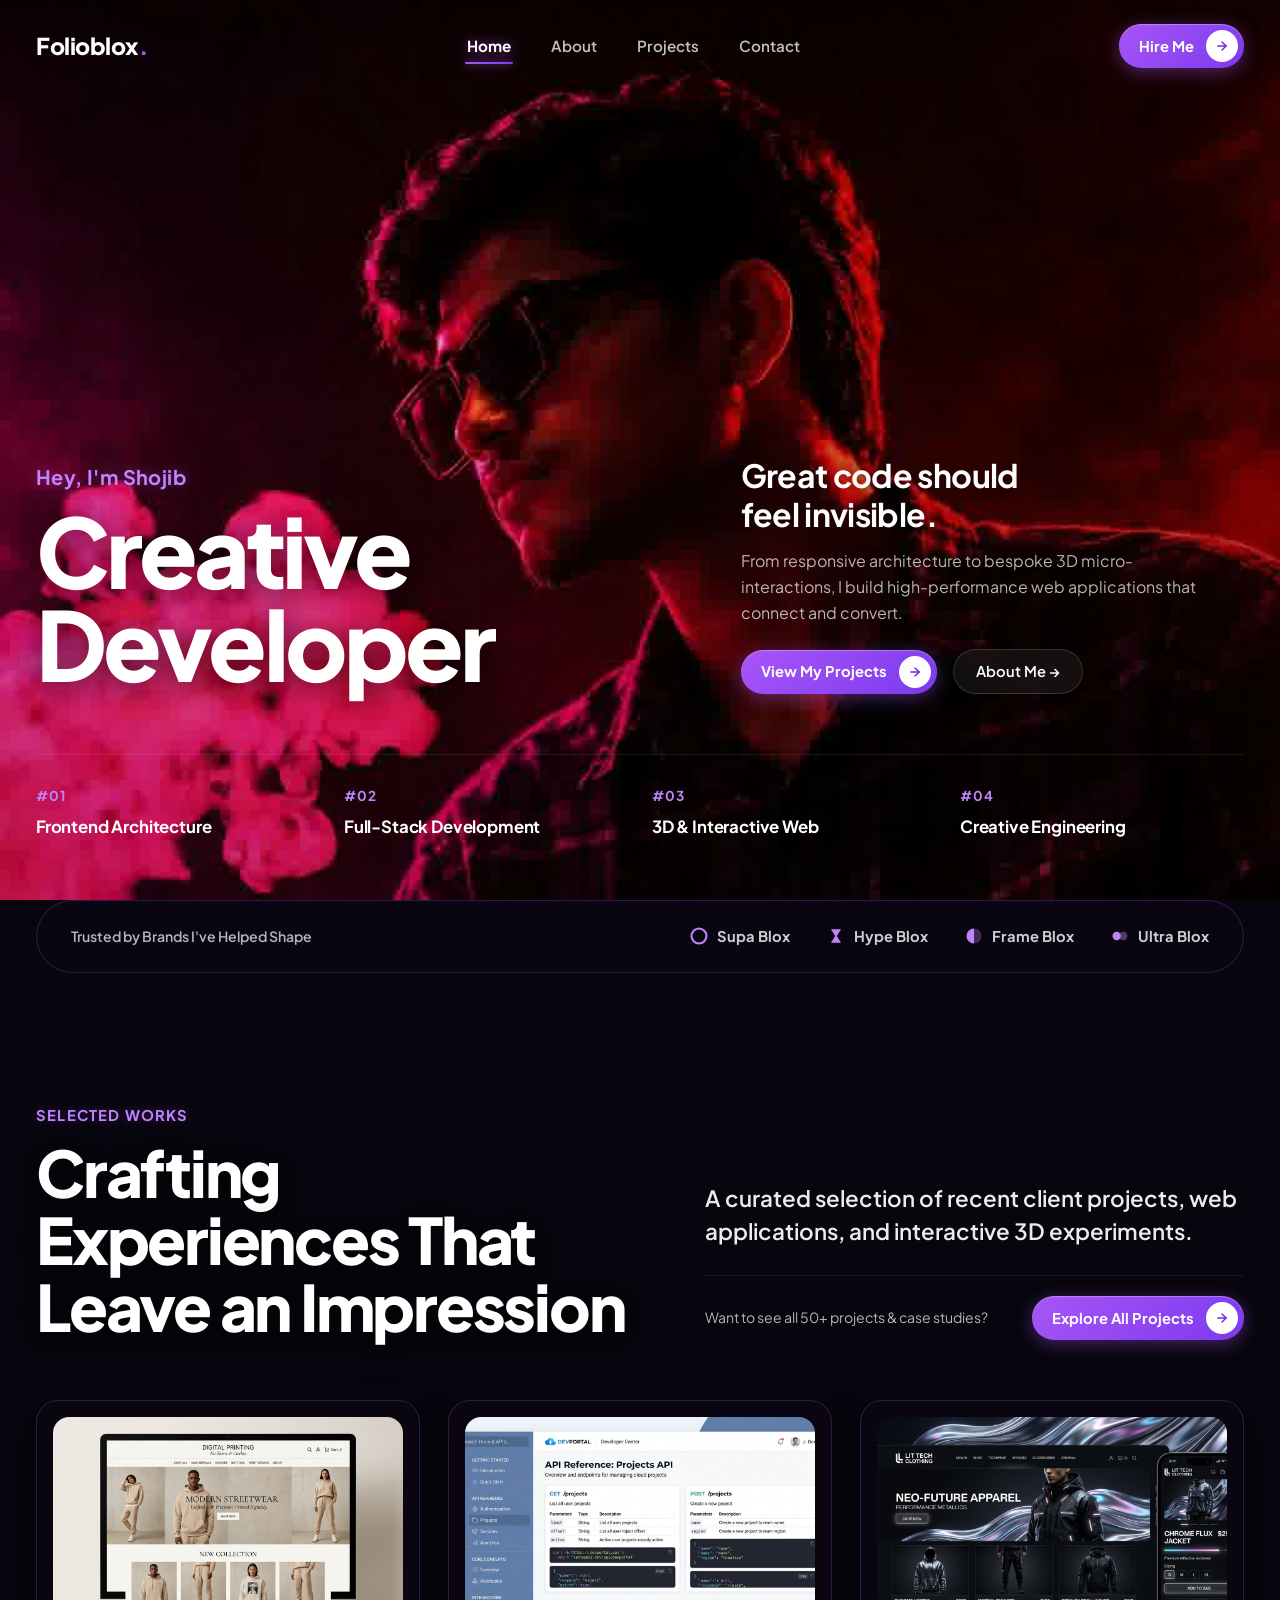
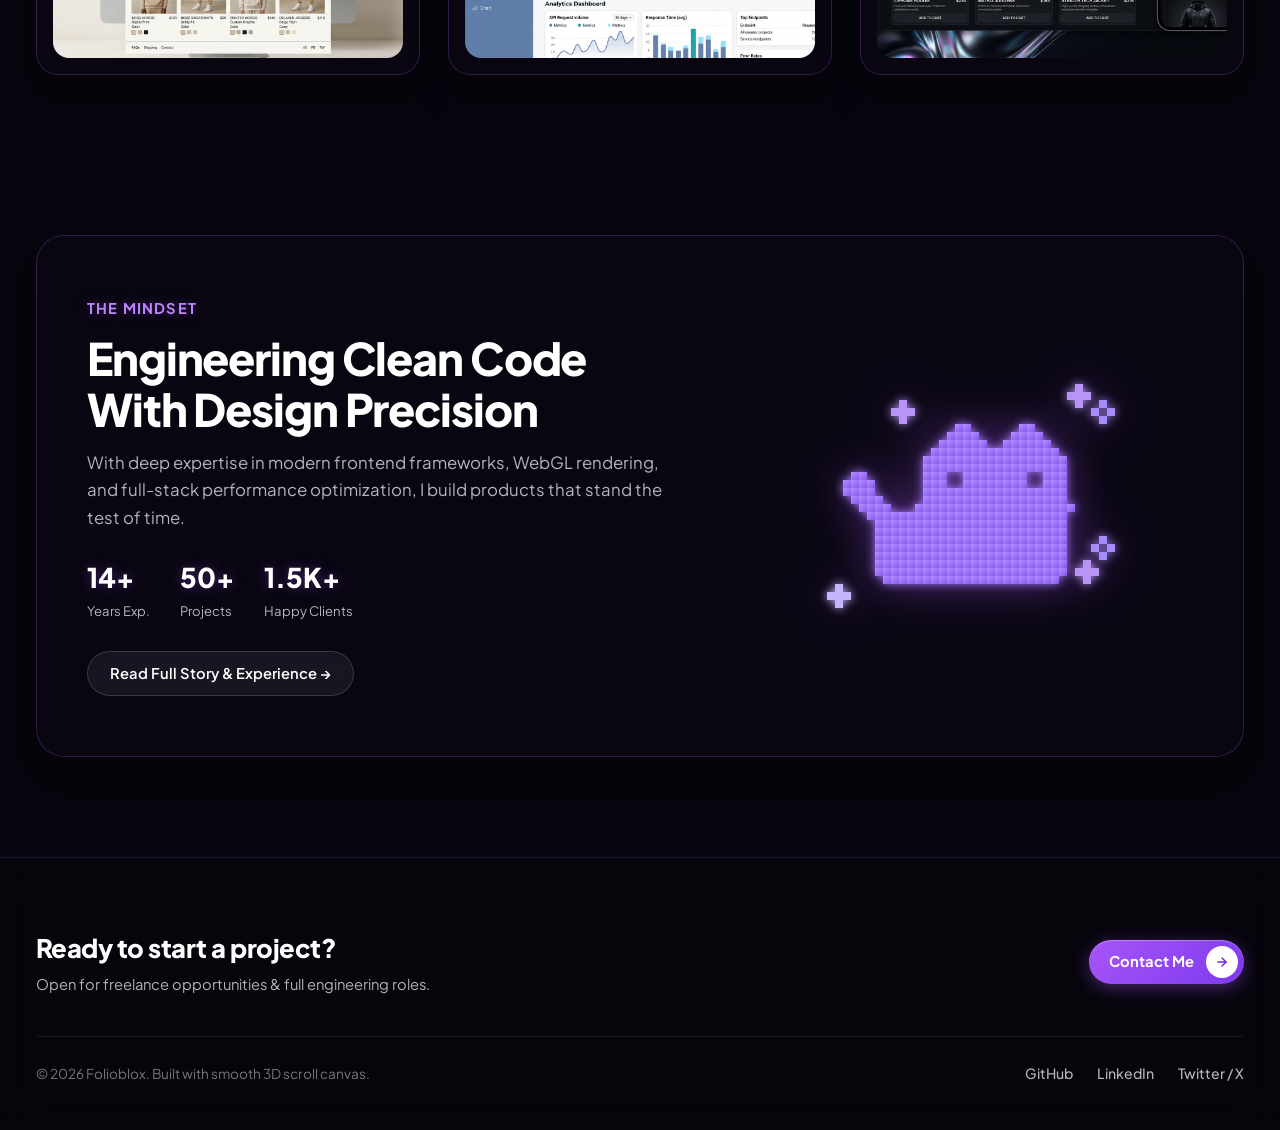
==== commit ce29a762: "Update portfolio pages and assets" ====
--- a/index.html
+++ b/index.html
@@ -4,9 +4,9 @@
 <head>
   <meta charset="UTF-8">
   <meta name="viewport" content="width=device-width, initial-scale=1.0, maximum-scale=1.0, user-scalable=no">
-  <title>Shojib — Creative Web Developer & Engineer</title>
+  <title>Shojib — Creative Web Developer &amp; UX Engineer</title>
   <meta name="description"
-    content="Portfolio of Shojib, a Creative Web Developer focused on building clean, intuitive interfaces and high-performance digital experiences.">
+    content="Portfolio of Shojib, a Creative Web Developer and UX Designer focused on building clean, intuitive interfaces and high-performance digital experiences.">
 
   <!-- Modern Geometric Typography -->
   <link rel="preconnect" href="https://fonts.googleapis.com">
@@ -14,13 +14,12 @@
   <link href="https://fonts.googleapis.com/css2?family=Plus+Jakarta+Sans:wght@400;500;600;700;800;900&display=swap"
     rel="stylesheet">
 
-  <link rel="stylesheet" href="style.css?v=2.6">
+  <link rel="stylesheet" href="style.css?v=3.0">
 </head>
 
-<body>
-
-  <!-- preview link -  http://localhost:3000/ -->
-  <!-- Ultra-minimal loader that fades away smoothly -->
+<body class="page-home">
+
+  <!-- Minimal Loader -->
   <div id="loader" class="loader">
     <div class="loader-content">
       <div class="progress-bar">
@@ -32,7 +31,7 @@
     </div>
   </div>
 
-  <!-- Fullscreen Fixed High-DPI Canvas for Scroll Animation -->
+  <!-- Fullscreen Fixed High-DPI Canvas for 3D Scroll Animation -->
   <canvas id="scroll-canvas"></canvas>
 
   <!-- Main Website Content Wrapper -->
@@ -41,29 +40,58 @@
     <!-- Navigation Header -->
     <header class="site-header" id="site-header">
       <div class="header-container">
-        <a href="#hero" class="brand-logo" id="brand-logo">
+        <a href="index.html" class="brand-logo" id="brand-logo">
           Folioblox<span class="logo-dot">.</span>
         </a>
 
         <nav class="nav-links">
-          <a href="#hero" class="nav-item active">Home</a>
-          <a href="#about" class="nav-item">About</a>
-          <a href="#projects" class="nav-item">Projects</a>
-          <a href="#contact" class="nav-item">Contact</a>
+          <a href="index.html" class="nav-item active">Home</a>
+          <a href="about.html" class="nav-item">About</a>
+          <a href="projects.html" class="nav-item">Projects</a>
+          <a href="contact.html" class="nav-item">Contact</a>
         </nav>
 
-        <a href="#contact" class="btn-pill-white" id="header-cta-btn">
-          <span>Get in touch</span>
-          <div class="arrow-circle orange">
-            <svg width="14" height="14" viewBox="0 0 24 24" fill="none" stroke="currentColor" stroke-width="2.5"
-              stroke-linecap="round" stroke-linejoin="round">
-              <line x1="5" y1="12" x2="19" y2="12"></line>
-              <polyline points="12 5 19 12 12 19"></polyline>
-            </svg>
-          </div>
-        </a>
+        <div class="header-actions">
+          <a href="contact.html" class="btn-pill-purple" id="header-cta-btn">
+            <span>Hire Me</span>
+            <div class="arrow-circle purple">
+              <svg width="14" height="14" viewBox="0 0 24 24" fill="none" stroke="currentColor" stroke-width="2.5"
+                stroke-linecap="round" stroke-linejoin="round">
+                <line x1="5" y1="12" x2="19" y2="12"></line>
+                <polyline points="12 5 19 12 12 19"></polyline>
+              </svg>
+            </div>
+          </a>
+
+          <!-- Mobile Hamburger Toggle -->
+          <button class="mobile-menu-btn" id="mobile-menu-toggle" aria-label="Toggle navigation menu">
+            <span></span>
+            <span></span>
+            <span></span>
+          </button>
+        </div>
       </div>
     </header>
+
+    <!-- Mobile Drawer Navigation -->
+    <div class="mobile-nav-drawer" id="mobile-nav-drawer">
+      <div class="mobile-nav-links">
+        <a href="index.html" class="mobile-nav-item active">Home</a>
+        <a href="about.html" class="mobile-nav-item">About</a>
+        <a href="projects.html" class="mobile-nav-item">Projects</a>
+        <a href="contact.html" class="mobile-nav-item">Contact</a>
+      </div>
+      <a href="contact.html" class="btn-pill-purple mobile-cta">
+        <span>Hire Me</span>
+        <div class="arrow-circle purple">
+          <svg width="14" height="14" viewBox="0 0 24 24" fill="none" stroke="currentColor" stroke-width="2.5"
+            stroke-linecap="round" stroke-linejoin="round">
+            <line x1="5" y1="12" x2="19" y2="12"></line>
+            <polyline points="12 5 19 12 12 19"></polyline>
+          </svg>
+        </div>
+      </a>
+    </div>
 
     <!-- Hero Section (Transparent with Canvas Animation Running in Background) -->
     <section class="hero-section" id="hero">
@@ -73,7 +101,7 @@
         <!-- Main Top Row: Left Large Heading & Right Statement -->
         <div class="hero-main-grid">
           <div class="hero-left">
-            <span class="hero-eyebrow">Hey, I'm a</span>
+            <span class="hero-eyebrow-purple">Hey, I'm Shojib</span>
             <h1 class="hero-title">
               Creative<br>Developer
             </h1>
@@ -82,9 +110,22 @@
           <div class="hero-right">
             <h2 class="hero-statement">Great code should<br>feel invisible.</h2>
             <p class="hero-subtext">
-              From architecture to micro-interactions, I build high-performance web applications that connect and
-              convert.
+              From responsive architecture to bespoke 3D micro-interactions, I build high-performance web applications
+              that connect and convert.
             </p>
+            <div class="hero-quick-actions">
+              <a href="projects.html" class="btn-pill-purple">
+                <span>View My Projects</span>
+                <div class="arrow-circle purple">
+                  <svg width="14" height="14" viewBox="0 0 24 24" fill="none" stroke="currentColor" stroke-width="2.5"
+                    stroke-linecap="round" stroke-linejoin="round">
+                    <line x1="5" y1="12" x2="19" y2="12"></line>
+                    <polyline points="12 5 19 12 12 19"></polyline>
+                  </svg>
+                </div>
+              </a>
+              <a href="about.html" class="btn-pill-ghost">About Me &rarr;</a>
+            </div>
           </div>
         </div>
 
@@ -100,7 +141,7 @@
           </div>
           <div class="capability-item">
             <span class="cap-num">#03</span>
-            <span class="cap-title">3D & Interactive Web</span>
+            <span class="cap-title">3D &amp; Interactive Web</span>
           </div>
           <div class="capability-item">
             <span class="cap-num">#04</span>
@@ -153,592 +194,30 @@
       </div>
     </section>
 
-
-    <!-- Dedicated About Section -->
-    <section class="about-section" id="about">
-      <div class="about-container">
-
-        <!-- 1. Top Story: "About Me" & Pixel Art Mascot -->
-        <div class="about-story-grid">
-          <div class="about-text-col">
-            <span class="section-tag">About Me</span>
-            <h2 class="about-heading">About Me</h2>
-            <div class="about-paragraphs">
-              <p>
-                I'm a passionate creative developer and designer with over 5 years of experience building digital
-                products that users love. I believe in the power of good design and clean code to solve real problems
-              </p>
-              <p>
-                When I'm not coding, you'll find me exploring new design trends, contributing to open-source projects,
-                or
-                sharing my knowledge through writing and speaking at conferences.
-              </p>
-              <p>
-                I'm always excited to work on projects that challenge me to grow and learn something new.
-              </p>
-            </div>
-          </div>
-
-          <div class="about-mascot-col">
-            <div class="pixel-mascot-wrap">
-              <svg xmlns="http://www.w3.org/2000/svg" viewBox="0 0 400 320" class="pixel-cat-svg"
-                preserveAspectRatio="xMidYMid meet">
-                <defs>
-                  <linearGradient id="catGrad" x1="0%" y1="0%" x2="100%" y2="100%">
-                    <stop offset="0%" stop-color="#B794F6" />
-                    <stop offset="50%" stop-color="#9D72FF" />
-                    <stop offset="100%" stop-color="#805AD5" />
-                  </linearGradient>
-                  <filter id="catGlowFilter" x="-20%" y="-20%" width="140%" height="140%">
-                    <feGaussianBlur stdDeviation="6" result="blur" />
-                    <feComposite in="SourceGraphic" in2="blur" operator="over" />
-                  </filter>
-                </defs>
-                <g class="cat-illustration" filter="url(#catGlowFilter)">
-                  <rect class="sparkle sparkle-plus" x="340" y="20" width="10" height="10" fill="#B794F6" />
-                  <rect class="sparkle sparkle-plus" x="330" y="30" width="10" height="10" fill="#B794F6" />
-                  <rect class="sparkle sparkle-plus" x="340" y="30" width="10" height="10" fill="#B794F6" />
-                  <rect class="sparkle sparkle-plus" x="350" y="30" width="10" height="10" fill="#B794F6" />
-                  <rect class="sparkle sparkle-plus" x="120" y="40" width="10" height="10" fill="#B794F6" />
-                  <rect class="sparkle sparkle-plus" x="340" y="40" width="10" height="10" fill="#B794F6" />
-                  <rect class="sparkle sparkle-ring" x="370" y="40" width="10" height="10" fill="#A78BFA" />
-                  <rect class="sparkle sparkle-plus" x="110" y="50" width="10" height="10" fill="#B794F6" />
-                  <rect class="sparkle sparkle-plus" x="120" y="50" width="10" height="10" fill="#B794F6" />
-                  <rect class="sparkle sparkle-plus" x="130" y="50" width="10" height="10" fill="#B794F6" />
-                  <rect class="sparkle sparkle-ring" x="360" y="50" width="10" height="10" fill="#A78BFA" />
-                  <rect class="sparkle sparkle-ring" x="380" y="50" width="10" height="10" fill="#A78BFA" />
-                  <rect class="sparkle sparkle-plus" x="120" y="60" width="10" height="10" fill="#B794F6" />
-                  <rect class="sparkle sparkle-ring" x="370" y="60" width="10" height="10" fill="#A78BFA" />
-                  <rect class="cat-pixel" x="190" y="70" width="10" height="10" fill="url(#catGrad)" />
-                  <rect class="cat-pixel" x="200" y="70" width="10" height="10" fill="url(#catGrad)" />
-                  <rect class="cat-pixel" x="270" y="70" width="10" height="10" fill="url(#catGrad)" />
-                  <rect class="cat-pixel" x="280" y="70" width="10" height="10" fill="url(#catGrad)" />
-                  <rect class="cat-pixel" x="180" y="80" width="10" height="10" fill="url(#catGrad)" />
-                  <rect class="cat-pixel" x="190" y="80" width="10" height="10" fill="url(#catGrad)" />
-                  <rect class="cat-pixel" x="200" y="80" width="10" height="10" fill="url(#catGrad)" />
-                  <rect class="cat-pixel" x="210" y="80" width="10" height="10" fill="url(#catGrad)" />
-                  <rect class="cat-pixel" x="260" y="80" width="10" height="10" fill="url(#catGrad)" />
-                  <rect class="cat-pixel" x="270" y="80" width="10" height="10" fill="url(#catGrad)" />
-                  <rect class="cat-pixel" x="280" y="80" width="10" height="10" fill="url(#catGrad)" />
-                  <rect class="cat-pixel" x="290" y="80" width="10" height="10" fill="url(#catGrad)" />
-                  <rect class="cat-pixel" x="170" y="90" width="10" height="10" fill="url(#catGrad)" />
-                  <rect class="cat-pixel" x="180" y="90" width="10" height="10" fill="url(#catGrad)" />
-                  <rect class="cat-pixel" x="190" y="90" width="10" height="10" fill="url(#catGrad)" />
-                  <rect class="cat-pixel" x="200" y="90" width="10" height="10" fill="url(#catGrad)" />
-                  <rect class="cat-pixel" x="210" y="90" width="10" height="10" fill="url(#catGrad)" />
-                  <rect class="cat-pixel" x="220" y="90" width="10" height="10" fill="url(#catGrad)" />
-                  <rect class="cat-pixel" x="250" y="90" width="10" height="10" fill="url(#catGrad)" />
-                  <rect class="cat-pixel" x="260" y="90" width="10" height="10" fill="url(#catGrad)" />
-                  <rect class="cat-pixel" x="270" y="90" width="10" height="10" fill="url(#catGrad)" />
-                  <rect class="cat-pixel" x="280" y="90" width="10" height="10" fill="url(#catGrad)" />
-                  <rect class="cat-pixel" x="290" y="90" width="10" height="10" fill="url(#catGrad)" />
-                  <rect class="cat-pixel" x="300" y="90" width="10" height="10" fill="url(#catGrad)" />
-                  <rect class="cat-pixel" x="160" y="100" width="10" height="10" fill="url(#catGrad)" />
-                  <rect class="cat-pixel" x="170" y="100" width="10" height="10" fill="url(#catGrad)" />
-                  <rect class="cat-pixel" x="180" y="100" width="10" height="10" fill="url(#catGrad)" />
-                  <rect class="cat-pixel" x="190" y="100" width="10" height="10" fill="url(#catGrad)" />
-                  <rect class="cat-pixel" x="200" y="100" width="10" height="10" fill="url(#catGrad)" />
-                  <rect class="cat-pixel" x="210" y="100" width="10" height="10" fill="url(#catGrad)" />
-                  <rect class="cat-pixel" x="220" y="100" width="10" height="10" fill="url(#catGrad)" />
-                  <rect class="cat-pixel" x="230" y="100" width="10" height="10" fill="url(#catGrad)" />
-                  <rect class="cat-pixel" x="240" y="100" width="10" height="10" fill="url(#catGrad)" />
-                  <rect class="cat-pixel" x="250" y="100" width="10" height="10" fill="url(#catGrad)" />
-                  <rect class="cat-pixel" x="260" y="100" width="10" height="10" fill="url(#catGrad)" />
-                  <rect class="cat-pixel" x="270" y="100" width="10" height="10" fill="url(#catGrad)" />
-                  <rect class="cat-pixel" x="280" y="100" width="10" height="10" fill="url(#catGrad)" />
-                  <rect class="cat-pixel" x="290" y="100" width="10" height="10" fill="url(#catGrad)" />
-                  <rect class="cat-pixel" x="300" y="100" width="10" height="10" fill="url(#catGrad)" />
-                  <rect class="cat-pixel" x="310" y="100" width="10" height="10" fill="url(#catGrad)" />
-                  <rect class="cat-pixel" x="150" y="110" width="10" height="10" fill="url(#catGrad)" />
-                  <rect class="cat-pixel" x="160" y="110" width="10" height="10" fill="url(#catGrad)" />
-                  <rect class="cat-pixel" x="170" y="110" width="10" height="10" fill="url(#catGrad)" />
-                  <rect class="cat-pixel" x="180" y="110" width="10" height="10" fill="url(#catGrad)" />
-                  <rect class="cat-pixel" x="190" y="110" width="10" height="10" fill="url(#catGrad)" />
-                  <rect class="cat-pixel" x="200" y="110" width="10" height="10" fill="url(#catGrad)" />
-                  <rect class="cat-pixel" x="210" y="110" width="10" height="10" fill="url(#catGrad)" />
-                  <rect class="cat-pixel" x="220" y="110" width="10" height="10" fill="url(#catGrad)" />
-                  <rect class="cat-pixel" x="230" y="110" width="10" height="10" fill="url(#catGrad)" />
-                  <rect class="cat-pixel" x="240" y="110" width="10" height="10" fill="url(#catGrad)" />
-                  <rect class="cat-pixel" x="250" y="110" width="10" height="10" fill="url(#catGrad)" />
-                  <rect class="cat-pixel" x="260" y="110" width="10" height="10" fill="url(#catGrad)" />
-                  <rect class="cat-pixel" x="270" y="110" width="10" height="10" fill="url(#catGrad)" />
-                  <rect class="cat-pixel" x="280" y="110" width="10" height="10" fill="url(#catGrad)" />
-                  <rect class="cat-pixel" x="290" y="110" width="10" height="10" fill="url(#catGrad)" />
-                  <rect class="cat-pixel" x="300" y="110" width="10" height="10" fill="url(#catGrad)" />
-                  <rect class="cat-pixel" x="310" y="110" width="10" height="10" fill="url(#catGrad)" />
-                  <rect class="cat-pixel" x="320" y="110" width="10" height="10" fill="url(#catGrad)" />
-                  <rect class="cat-pixel" x="150" y="120" width="10" height="10" fill="url(#catGrad)" />
-                  <rect class="cat-pixel" x="160" y="120" width="10" height="10" fill="url(#catGrad)" />
-                  <rect class="cat-pixel" x="170" y="120" width="10" height="10" fill="url(#catGrad)" />
-                  <rect class="cat-pixel" x="180" y="120" width="10" height="10" fill="url(#catGrad)" />
-                  <rect class="cat-pixel" x="190" y="120" width="10" height="10" fill="url(#catGrad)" />
-                  <rect class="cat-pixel" x="200" y="120" width="10" height="10" fill="url(#catGrad)" />
-                  <rect class="cat-pixel" x="210" y="120" width="10" height="10" fill="url(#catGrad)" />
-                  <rect class="cat-pixel" x="220" y="120" width="10" height="10" fill="url(#catGrad)" />
-                  <rect class="cat-pixel" x="230" y="120" width="10" height="10" fill="url(#catGrad)" />
-                  <rect class="cat-pixel" x="240" y="120" width="10" height="10" fill="url(#catGrad)" />
-                  <rect class="cat-pixel" x="250" y="120" width="10" height="10" fill="url(#catGrad)" />
-                  <rect class="cat-pixel" x="260" y="120" width="10" height="10" fill="url(#catGrad)" />
-                  <rect class="cat-pixel" x="270" y="120" width="10" height="10" fill="url(#catGrad)" />
-                  <rect class="cat-pixel" x="280" y="120" width="10" height="10" fill="url(#catGrad)" />
-                  <rect class="cat-pixel" x="290" y="120" width="10" height="10" fill="url(#catGrad)" />
-                  <rect class="cat-pixel" x="300" y="120" width="10" height="10" fill="url(#catGrad)" />
-                  <rect class="cat-pixel" x="310" y="120" width="10" height="10" fill="url(#catGrad)" />
-                  <rect class="cat-pixel" x="320" y="120" width="10" height="10" fill="url(#catGrad)" />
-                  <rect class="cat-pixel" x="60" y="130" width="10" height="10" fill="url(#catGrad)" />
-                  <rect class="cat-pixel" x="70" y="130" width="10" height="10" fill="url(#catGrad)" />
-                  <rect class="cat-pixel" x="150" y="130" width="10" height="10" fill="url(#catGrad)" />
-                  <rect class="cat-pixel" x="160" y="130" width="10" height="10" fill="url(#catGrad)" />
-                  <rect class="cat-pixel" x="170" y="130" width="10" height="10" fill="url(#catGrad)" />
-                  <rect class="cat-pixel" x="200" y="130" width="10" height="10" fill="url(#catGrad)" />
-                  <rect class="cat-pixel" x="210" y="130" width="10" height="10" fill="url(#catGrad)" />
-                  <rect class="cat-pixel" x="220" y="130" width="10" height="10" fill="url(#catGrad)" />
-                  <rect class="cat-pixel" x="230" y="130" width="10" height="10" fill="url(#catGrad)" />
-                  <rect class="cat-pixel" x="240" y="130" width="10" height="10" fill="url(#catGrad)" />
-                  <rect class="cat-pixel" x="250" y="130" width="10" height="10" fill="url(#catGrad)" />
-                  <rect class="cat-pixel" x="260" y="130" width="10" height="10" fill="url(#catGrad)" />
-                  <rect class="cat-pixel" x="270" y="130" width="10" height="10" fill="url(#catGrad)" />
-                  <rect class="cat-pixel" x="300" y="130" width="10" height="10" fill="url(#catGrad)" />
-                  <rect class="cat-pixel" x="310" y="130" width="10" height="10" fill="url(#catGrad)" />
-                  <rect class="cat-pixel" x="320" y="130" width="10" height="10" fill="url(#catGrad)" />
-                  <rect class="cat-pixel" x="50" y="140" width="10" height="10" fill="url(#catGrad)" />
-                  <rect class="cat-pixel" x="60" y="140" width="10" height="10" fill="url(#catGrad)" />
-                  <rect class="cat-pixel" x="70" y="140" width="10" height="10" fill="url(#catGrad)" />
-                  <rect class="cat-pixel" x="80" y="140" width="10" height="10" fill="url(#catGrad)" />
-                  <rect class="cat-pixel" x="150" y="140" width="10" height="10" fill="url(#catGrad)" />
-                  <rect class="cat-pixel" x="160" y="140" width="10" height="10" fill="url(#catGrad)" />
-                  <rect class="cat-pixel" x="170" y="140" width="10" height="10" fill="url(#catGrad)" />
-                  <rect class="cat-pixel" x="200" y="140" width="10" height="10" fill="url(#catGrad)" />
-                  <rect class="cat-pixel" x="210" y="140" width="10" height="10" fill="url(#catGrad)" />
-                  <rect class="cat-pixel" x="220" y="140" width="10" height="10" fill="url(#catGrad)" />
-                  <rect class="cat-pixel" x="230" y="140" width="10" height="10" fill="url(#catGrad)" />
-                  <rect class="cat-pixel" x="240" y="140" width="10" height="10" fill="url(#catGrad)" />
-                  <rect class="cat-pixel" x="250" y="140" width="10" height="10" fill="url(#catGrad)" />
-                  <rect class="cat-pixel" x="260" y="140" width="10" height="10" fill="url(#catGrad)" />
-                  <rect class="cat-pixel" x="270" y="140" width="10" height="10" fill="url(#catGrad)" />
-                  <rect class="cat-pixel" x="300" y="140" width="10" height="10" fill="url(#catGrad)" />
-                  <rect class="cat-pixel" x="310" y="140" width="10" height="10" fill="url(#catGrad)" />
-                  <rect class="cat-pixel" x="320" y="140" width="10" height="10" fill="url(#catGrad)" />
-                  <rect class="cat-pixel" x="50" y="150" width="10" height="10" fill="url(#catGrad)" />
-                  <rect class="cat-pixel" x="60" y="150" width="10" height="10" fill="url(#catGrad)" />
-                  <rect class="cat-pixel" x="70" y="150" width="10" height="10" fill="url(#catGrad)" />
-                  <rect class="cat-pixel" x="80" y="150" width="10" height="10" fill="url(#catGrad)" />
-                  <rect class="cat-pixel" x="150" y="150" width="10" height="10" fill="url(#catGrad)" />
-                  <rect class="cat-pixel" x="160" y="150" width="10" height="10" fill="url(#catGrad)" />
-                  <rect class="cat-pixel" x="170" y="150" width="10" height="10" fill="url(#catGrad)" />
-                  <rect class="cat-pixel" x="180" y="150" width="10" height="10" fill="url(#catGrad)" />
-                  <rect class="cat-pixel" x="190" y="150" width="10" height="10" fill="url(#catGrad)" />
-                  <rect class="cat-pixel" x="200" y="150" width="10" height="10" fill="url(#catGrad)" />
-                  <rect class="cat-pixel" x="210" y="150" width="10" height="10" fill="url(#catGrad)" />
-                  <rect class="cat-pixel" x="220" y="150" width="10" height="10" fill="url(#catGrad)" />
-                  <rect class="cat-pixel" x="230" y="150" width="10" height="10" fill="url(#catGrad)" />
-                  <rect class="cat-pixel" x="240" y="150" width="10" height="10" fill="url(#catGrad)" />
-                  <rect class="cat-pixel" x="250" y="150" width="10" height="10" fill="url(#catGrad)" />
-                  <rect class="cat-pixel" x="260" y="150" width="10" height="10" fill="url(#catGrad)" />
-                  <rect class="cat-pixel" x="270" y="150" width="10" height="10" fill="url(#catGrad)" />
-                  <rect class="cat-pixel" x="280" y="150" width="10" height="10" fill="url(#catGrad)" />
-                  <rect class="cat-pixel" x="290" y="150" width="10" height="10" fill="url(#catGrad)" />
-                  <rect class="cat-pixel" x="300" y="150" width="10" height="10" fill="url(#catGrad)" />
-                  <rect class="cat-pixel" x="310" y="150" width="10" height="10" fill="url(#catGrad)" />
-                  <rect class="cat-pixel" x="320" y="150" width="10" height="10" fill="url(#catGrad)" />
-                  <rect class="cat-pixel" x="60" y="160" width="10" height="10" fill="url(#catGrad)" />
-                  <rect class="cat-pixel" x="70" y="160" width="10" height="10" fill="url(#catGrad)" />
-                  <rect class="cat-pixel" x="80" y="160" width="10" height="10" fill="url(#catGrad)" />
-                  <rect class="cat-pixel" x="90" y="160" width="10" height="10" fill="url(#catGrad)" />
-                  <rect class="cat-pixel" x="150" y="160" width="10" height="10" fill="url(#catGrad)" />
-                  <rect class="cat-pixel" x="160" y="160" width="10" height="10" fill="url(#catGrad)" />
-                  <rect class="cat-pixel" x="170" y="160" width="10" height="10" fill="url(#catGrad)" />
-                  <rect class="cat-pixel" x="180" y="160" width="10" height="10" fill="url(#catGrad)" />
-                  <rect class="cat-pixel" x="190" y="160" width="10" height="10" fill="url(#catGrad)" />
-                  <rect class="cat-pixel" x="200" y="160" width="10" height="10" fill="url(#catGrad)" />
-                  <rect class="cat-pixel" x="210" y="160" width="10" height="10" fill="url(#catGrad)" />
-                  <rect class="cat-pixel" x="220" y="160" width="10" height="10" fill="url(#catGrad)" />
-                  <rect class="cat-pixel" x="230" y="160" width="10" height="10" fill="url(#catGrad)" />
-                  <rect class="cat-pixel" x="240" y="160" width="10" height="10" fill="url(#catGrad)" />
-                  <rect class="cat-pixel" x="250" y="160" width="10" height="10" fill="url(#catGrad)" />
-                  <rect class="cat-pixel" x="260" y="160" width="10" height="10" fill="url(#catGrad)" />
-                  <rect class="cat-pixel" x="270" y="160" width="10" height="10" fill="url(#catGrad)" />
-                  <rect class="cat-pixel" x="280" y="160" width="10" height="10" fill="url(#catGrad)" />
-                  <rect class="cat-pixel" x="290" y="160" width="10" height="10" fill="url(#catGrad)" />
-                  <rect class="cat-pixel" x="300" y="160" width="10" height="10" fill="url(#catGrad)" />
-                  <rect class="cat-pixel" x="310" y="160" width="10" height="10" fill="url(#catGrad)" />
-                  <rect class="cat-pixel" x="320" y="160" width="10" height="10" fill="url(#catGrad)" />
-                  <rect class="cat-pixel" x="70" y="170" width="10" height="10" fill="url(#catGrad)" />
-                  <rect class="cat-pixel" x="80" y="170" width="10" height="10" fill="url(#catGrad)" />
-                  <rect class="cat-pixel" x="90" y="170" width="10" height="10" fill="url(#catGrad)" />
-                  <rect class="cat-pixel" x="100" y="170" width="10" height="10" fill="url(#catGrad)" />
-                  <rect class="cat-pixel" x="140" y="170" width="10" height="10" fill="url(#catGrad)" />
-                  <rect class="cat-pixel" x="150" y="170" width="10" height="10" fill="url(#catGrad)" />
-                  <rect class="cat-pixel" x="160" y="170" width="10" height="10" fill="url(#catGrad)" />
-                  <rect class="cat-pixel" x="170" y="170" width="10" height="10" fill="url(#catGrad)" />
-                  <rect class="cat-pixel" x="180" y="170" width="10" height="10" fill="url(#catGrad)" />
-                  <rect class="cat-pixel" x="190" y="170" width="10" height="10" fill="url(#catGrad)" />
-                  <rect class="cat-pixel" x="200" y="170" width="10" height="10" fill="url(#catGrad)" />
-                  <rect class="cat-pixel" x="210" y="170" width="10" height="10" fill="url(#catGrad)" />
-                  <rect class="cat-pixel" x="220" y="170" width="10" height="10" fill="url(#catGrad)" />
-                  <rect class="cat-pixel" x="230" y="170" width="10" height="10" fill="url(#catGrad)" />
-                  <rect class="cat-pixel" x="240" y="170" width="10" height="10" fill="url(#catGrad)" />
-                  <rect class="cat-pixel" x="250" y="170" width="10" height="10" fill="url(#catGrad)" />
-                  <rect class="cat-pixel" x="260" y="170" width="10" height="10" fill="url(#catGrad)" />
-                  <rect class="cat-pixel" x="270" y="170" width="10" height="10" fill="url(#catGrad)" />
-                  <rect class="cat-pixel" x="280" y="170" width="10" height="10" fill="url(#catGrad)" />
-                  <rect class="cat-pixel" x="290" y="170" width="10" height="10" fill="url(#catGrad)" />
-                  <rect class="cat-pixel" x="300" y="170" width="10" height="10" fill="url(#catGrad)" />
-                  <rect class="cat-pixel" x="310" y="170" width="10" height="10" fill="url(#catGrad)" />
-                  <rect class="cat-pixel" x="320" y="170" width="10" height="10" fill="url(#catGrad)" />
-                  <rect class="cat-pixel" x="330" y="170" width="10" height="10" fill="url(#catGrad)" />
-                  <rect class="cat-pixel" x="80" y="180" width="10" height="10" fill="url(#catGrad)" />
-                  <rect class="cat-pixel" x="90" y="180" width="10" height="10" fill="url(#catGrad)" />
-                  <rect class="cat-pixel" x="100" y="180" width="10" height="10" fill="url(#catGrad)" />
-                  <rect class="cat-pixel" x="110" y="180" width="10" height="10" fill="url(#catGrad)" />
-                  <rect class="cat-pixel" x="120" y="180" width="10" height="10" fill="url(#catGrad)" />
-                  <rect class="cat-pixel" x="130" y="180" width="10" height="10" fill="url(#catGrad)" />
-                  <rect class="cat-pixel" x="140" y="180" width="10" height="10" fill="url(#catGrad)" />
-                  <rect class="cat-pixel" x="150" y="180" width="10" height="10" fill="url(#catGrad)" />
-                  <rect class="cat-pixel" x="160" y="180" width="10" height="10" fill="url(#catGrad)" />
-                  <rect class="cat-pixel" x="170" y="180" width="10" height="10" fill="url(#catGrad)" />
-                  <rect class="cat-pixel" x="180" y="180" width="10" height="10" fill="url(#catGrad)" />
-                  <rect class="cat-pixel" x="190" y="180" width="10" height="10" fill="url(#catGrad)" />
-                  <rect class="cat-pixel" x="200" y="180" width="10" height="10" fill="url(#catGrad)" />
-                  <rect class="cat-pixel" x="210" y="180" width="10" height="10" fill="url(#catGrad)" />
-                  <rect class="cat-pixel" x="220" y="180" width="10" height="10" fill="url(#catGrad)" />
-                  <rect class="cat-pixel" x="230" y="180" width="10" height="10" fill="url(#catGrad)" />
-                  <rect class="cat-pixel" x="240" y="180" width="10" height="10" fill="url(#catGrad)" />
-                  <rect class="cat-pixel" x="250" y="180" width="10" height="10" fill="url(#catGrad)" />
-                  <rect class="cat-pixel" x="260" y="180" width="10" height="10" fill="url(#catGrad)" />
-                  <rect class="cat-pixel" x="270" y="180" width="10" height="10" fill="url(#catGrad)" />
-                  <rect class="cat-pixel" x="280" y="180" width="10" height="10" fill="url(#catGrad)" />
-                  <rect class="cat-pixel" x="290" y="180" width="10" height="10" fill="url(#catGrad)" />
-                  <rect class="cat-pixel" x="300" y="180" width="10" height="10" fill="url(#catGrad)" />
-                  <rect class="cat-pixel" x="310" y="180" width="10" height="10" fill="url(#catGrad)" />
-                  <rect class="cat-pixel" x="320" y="180" width="10" height="10" fill="url(#catGrad)" />
-                  <rect class="cat-pixel" x="90" y="190" width="10" height="10" fill="url(#catGrad)" />
-                  <rect class="cat-pixel" x="100" y="190" width="10" height="10" fill="url(#catGrad)" />
-                  <rect class="cat-pixel" x="110" y="190" width="10" height="10" fill="url(#catGrad)" />
-                  <rect class="cat-pixel" x="120" y="190" width="10" height="10" fill="url(#catGrad)" />
-                  <rect class="cat-pixel" x="130" y="190" width="10" height="10" fill="url(#catGrad)" />
-                  <rect class="cat-pixel" x="140" y="190" width="10" height="10" fill="url(#catGrad)" />
-                  <rect class="cat-pixel" x="150" y="190" width="10" height="10" fill="url(#catGrad)" />
-                  <rect class="cat-pixel" x="160" y="190" width="10" height="10" fill="url(#catGrad)" />
-                  <rect class="cat-pixel" x="170" y="190" width="10" height="10" fill="url(#catGrad)" />
-                  <rect class="cat-pixel" x="180" y="190" width="10" height="10" fill="url(#catGrad)" />
-                  <rect class="cat-pixel" x="190" y="190" width="10" height="10" fill="url(#catGrad)" />
-                  <rect class="cat-pixel" x="200" y="190" width="10" height="10" fill="url(#catGrad)" />
-                  <rect class="cat-pixel" x="210" y="190" width="10" height="10" fill="url(#catGrad)" />
-                  <rect class="cat-pixel" x="220" y="190" width="10" height="10" fill="url(#catGrad)" />
-                  <rect class="cat-pixel" x="230" y="190" width="10" height="10" fill="url(#catGrad)" />
-                  <rect class="cat-pixel" x="240" y="190" width="10" height="10" fill="url(#catGrad)" />
-                  <rect class="cat-pixel" x="250" y="190" width="10" height="10" fill="url(#catGrad)" />
-                  <rect class="cat-pixel" x="260" y="190" width="10" height="10" fill="url(#catGrad)" />
-                  <rect class="cat-pixel" x="270" y="190" width="10" height="10" fill="url(#catGrad)" />
-                  <rect class="cat-pixel" x="280" y="190" width="10" height="10" fill="url(#catGrad)" />
-                  <rect class="cat-pixel" x="290" y="190" width="10" height="10" fill="url(#catGrad)" />
-                  <rect class="cat-pixel" x="300" y="190" width="10" height="10" fill="url(#catGrad)" />
-                  <rect class="cat-pixel" x="310" y="190" width="10" height="10" fill="url(#catGrad)" />
-                  <rect class="cat-pixel" x="320" y="190" width="10" height="10" fill="url(#catGrad)" />
-                  <rect class="cat-pixel" x="90" y="200" width="10" height="10" fill="url(#catGrad)" />
-                  <rect class="cat-pixel" x="100" y="200" width="10" height="10" fill="url(#catGrad)" />
-                  <rect class="cat-pixel" x="110" y="200" width="10" height="10" fill="url(#catGrad)" />
-                  <rect class="cat-pixel" x="120" y="200" width="10" height="10" fill="url(#catGrad)" />
-                  <rect class="cat-pixel" x="130" y="200" width="10" height="10" fill="url(#catGrad)" />
-                  <rect class="cat-pixel" x="140" y="200" width="10" height="10" fill="url(#catGrad)" />
-                  <rect class="cat-pixel" x="150" y="200" width="10" height="10" fill="url(#catGrad)" />
-                  <rect class="cat-pixel" x="160" y="200" width="10" height="10" fill="url(#catGrad)" />
-                  <rect class="cat-pixel" x="170" y="200" width="10" height="10" fill="url(#catGrad)" />
-                  <rect class="cat-pixel" x="180" y="200" width="10" height="10" fill="url(#catGrad)" />
-                  <rect class="cat-pixel" x="190" y="200" width="10" height="10" fill="url(#catGrad)" />
-                  <rect class="cat-pixel" x="200" y="200" width="10" height="10" fill="url(#catGrad)" />
-                  <rect class="cat-pixel" x="210" y="200" width="10" height="10" fill="url(#catGrad)" />
-                  <rect class="cat-pixel" x="220" y="200" width="10" height="10" fill="url(#catGrad)" />
-                  <rect class="cat-pixel" x="230" y="200" width="10" height="10" fill="url(#catGrad)" />
-                  <rect class="cat-pixel" x="240" y="200" width="10" height="10" fill="url(#catGrad)" />
-                  <rect class="cat-pixel" x="250" y="200" width="10" height="10" fill="url(#catGrad)" />
-                  <rect class="cat-pixel" x="260" y="200" width="10" height="10" fill="url(#catGrad)" />
-                  <rect class="cat-pixel" x="270" y="200" width="10" height="10" fill="url(#catGrad)" />
-                  <rect class="cat-pixel" x="280" y="200" width="10" height="10" fill="url(#catGrad)" />
-                  <rect class="cat-pixel" x="290" y="200" width="10" height="10" fill="url(#catGrad)" />
-                  <rect class="cat-pixel" x="300" y="200" width="10" height="10" fill="url(#catGrad)" />
-                  <rect class="cat-pixel" x="310" y="200" width="10" height="10" fill="url(#catGrad)" />
-                  <rect class="cat-pixel" x="320" y="200" width="10" height="10" fill="url(#catGrad)" />
-                  <rect class="cat-pixel" x="90" y="210" width="10" height="10" fill="url(#catGrad)" />
-                  <rect class="cat-pixel" x="100" y="210" width="10" height="10" fill="url(#catGrad)" />
-                  <rect class="cat-pixel" x="110" y="210" width="10" height="10" fill="url(#catGrad)" />
-                  <rect class="cat-pixel" x="120" y="210" width="10" height="10" fill="url(#catGrad)" />
-                  <rect class="cat-pixel" x="130" y="210" width="10" height="10" fill="url(#catGrad)" />
-                  <rect class="cat-pixel" x="140" y="210" width="10" height="10" fill="url(#catGrad)" />
-                  <rect class="cat-pixel" x="150" y="210" width="10" height="10" fill="url(#catGrad)" />
-                  <rect class="cat-pixel" x="160" y="210" width="10" height="10" fill="url(#catGrad)" />
-                  <rect class="cat-pixel" x="170" y="210" width="10" height="10" fill="url(#catGrad)" />
-                  <rect class="cat-pixel" x="180" y="210" width="10" height="10" fill="url(#catGrad)" />
-                  <rect class="cat-pixel" x="190" y="210" width="10" height="10" fill="url(#catGrad)" />
-                  <rect class="cat-pixel" x="200" y="210" width="10" height="10" fill="url(#catGrad)" />
-                  <rect class="cat-pixel" x="210" y="210" width="10" height="10" fill="url(#catGrad)" />
-                  <rect class="cat-pixel" x="220" y="210" width="10" height="10" fill="url(#catGrad)" />
-                  <rect class="cat-pixel" x="230" y="210" width="10" height="10" fill="url(#catGrad)" />
-                  <rect class="cat-pixel" x="240" y="210" width="10" height="10" fill="url(#catGrad)" />
-                  <rect class="cat-pixel" x="250" y="210" width="10" height="10" fill="url(#catGrad)" />
-                  <rect class="cat-pixel" x="260" y="210" width="10" height="10" fill="url(#catGrad)" />
-                  <rect class="cat-pixel" x="270" y="210" width="10" height="10" fill="url(#catGrad)" />
-                  <rect class="cat-pixel" x="280" y="210" width="10" height="10" fill="url(#catGrad)" />
-                  <rect class="cat-pixel" x="290" y="210" width="10" height="10" fill="url(#catGrad)" />
-                  <rect class="cat-pixel" x="300" y="210" width="10" height="10" fill="url(#catGrad)" />
-                  <rect class="cat-pixel" x="310" y="210" width="10" height="10" fill="url(#catGrad)" />
-                  <rect class="cat-pixel" x="320" y="210" width="10" height="10" fill="url(#catGrad)" />
-                  <rect class="sparkle sparkle-ring" x="370" y="210" width="10" height="10" fill="#A78BFA" />
-                  <rect class="cat-pixel" x="90" y="220" width="10" height="10" fill="url(#catGrad)" />
-                  <rect class="cat-pixel" x="100" y="220" width="10" height="10" fill="url(#catGrad)" />
-                  <rect class="cat-pixel" x="110" y="220" width="10" height="10" fill="url(#catGrad)" />
-                  <rect class="cat-pixel" x="120" y="220" width="10" height="10" fill="url(#catGrad)" />
-                  <rect class="cat-pixel" x="130" y="220" width="10" height="10" fill="url(#catGrad)" />
-                  <rect class="cat-pixel" x="140" y="220" width="10" height="10" fill="url(#catGrad)" />
-                  <rect class="cat-pixel" x="150" y="220" width="10" height="10" fill="url(#catGrad)" />
-                  <rect class="cat-pixel" x="160" y="220" width="10" height="10" fill="url(#catGrad)" />
-                  <rect class="cat-pixel" x="170" y="220" width="10" height="10" fill="url(#catGrad)" />
-                  <rect class="cat-pixel" x="180" y="220" width="10" height="10" fill="url(#catGrad)" />
-                  <rect class="cat-pixel" x="190" y="220" width="10" height="10" fill="url(#catGrad)" />
-                  <rect class="cat-pixel" x="200" y="220" width="10" height="10" fill="url(#catGrad)" />
-                  <rect class="cat-pixel" x="210" y="220" width="10" height="10" fill="url(#catGrad)" />
-                  <rect class="cat-pixel" x="220" y="220" width="10" height="10" fill="url(#catGrad)" />
-                  <rect class="cat-pixel" x="230" y="220" width="10" height="10" fill="url(#catGrad)" />
-                  <rect class="cat-pixel" x="240" y="220" width="10" height="10" fill="url(#catGrad)" />
-                  <rect class="cat-pixel" x="250" y="220" width="10" height="10" fill="url(#catGrad)" />
-                  <rect class="cat-pixel" x="260" y="220" width="10" height="10" fill="url(#catGrad)" />
-                  <rect class="cat-pixel" x="270" y="220" width="10" height="10" fill="url(#catGrad)" />
-                  <rect class="cat-pixel" x="280" y="220" width="10" height="10" fill="url(#catGrad)" />
-                  <rect class="cat-pixel" x="290" y="220" width="10" height="10" fill="url(#catGrad)" />
-                  <rect class="cat-pixel" x="300" y="220" width="10" height="10" fill="url(#catGrad)" />
-                  <rect class="cat-pixel" x="310" y="220" width="10" height="10" fill="url(#catGrad)" />
-                  <rect class="cat-pixel" x="320" y="220" width="10" height="10" fill="url(#catGrad)" />
-                  <rect class="sparkle sparkle-ring" x="360" y="220" width="10" height="10" fill="#A78BFA" />
-                  <rect class="sparkle sparkle-ring" x="380" y="220" width="10" height="10" fill="#A78BFA" />
-                  <rect class="cat-pixel" x="90" y="230" width="10" height="10" fill="url(#catGrad)" />
-                  <rect class="cat-pixel" x="100" y="230" width="10" height="10" fill="url(#catGrad)" />
-                  <rect class="cat-pixel" x="110" y="230" width="10" height="10" fill="url(#catGrad)" />
-                  <rect class="cat-pixel" x="120" y="230" width="10" height="10" fill="url(#catGrad)" />
-                  <rect class="cat-pixel" x="130" y="230" width="10" height="10" fill="url(#catGrad)" />
-                  <rect class="cat-pixel" x="140" y="230" width="10" height="10" fill="url(#catGrad)" />
-                  <rect class="cat-pixel" x="150" y="230" width="10" height="10" fill="url(#catGrad)" />
-                  <rect class="cat-pixel" x="160" y="230" width="10" height="10" fill="url(#catGrad)" />
-                  <rect class="cat-pixel" x="170" y="230" width="10" height="10" fill="url(#catGrad)" />
-                  <rect class="cat-pixel" x="180" y="230" width="10" height="10" fill="url(#catGrad)" />
-                  <rect class="cat-pixel" x="190" y="230" width="10" height="10" fill="url(#catGrad)" />
-                  <rect class="cat-pixel" x="200" y="230" width="10" height="10" fill="url(#catGrad)" />
-                  <rect class="cat-pixel" x="210" y="230" width="10" height="10" fill="url(#catGrad)" />
-                  <rect class="cat-pixel" x="220" y="230" width="10" height="10" fill="url(#catGrad)" />
-                  <rect class="cat-pixel" x="230" y="230" width="10" height="10" fill="url(#catGrad)" />
-                  <rect class="cat-pixel" x="240" y="230" width="10" height="10" fill="url(#catGrad)" />
-                  <rect class="cat-pixel" x="250" y="230" width="10" height="10" fill="url(#catGrad)" />
-                  <rect class="cat-pixel" x="260" y="230" width="10" height="10" fill="url(#catGrad)" />
-                  <rect class="cat-pixel" x="270" y="230" width="10" height="10" fill="url(#catGrad)" />
-                  <rect class="cat-pixel" x="280" y="230" width="10" height="10" fill="url(#catGrad)" />
-                  <rect class="cat-pixel" x="290" y="230" width="10" height="10" fill="url(#catGrad)" />
-                  <rect class="cat-pixel" x="300" y="230" width="10" height="10" fill="url(#catGrad)" />
-                  <rect class="cat-pixel" x="310" y="230" width="10" height="10" fill="url(#catGrad)" />
-                  <rect class="cat-pixel" x="320" y="230" width="10" height="10" fill="url(#catGrad)" />
-                  <rect class="sparkle sparkle-ring" x="370" y="230" width="10" height="10" fill="#A78BFA" />
-                  <rect class="cat-pixel" x="90" y="240" width="10" height="10" fill="url(#catGrad)" />
-                  <rect class="cat-pixel" x="100" y="240" width="10" height="10" fill="url(#catGrad)" />
-                  <rect class="cat-pixel" x="110" y="240" width="10" height="10" fill="url(#catGrad)" />
-                  <rect class="cat-pixel" x="120" y="240" width="10" height="10" fill="url(#catGrad)" />
-                  <rect class="cat-pixel" x="130" y="240" width="10" height="10" fill="url(#catGrad)" />
-                  <rect class="cat-pixel" x="140" y="240" width="10" height="10" fill="url(#catGrad)" />
-                  <rect class="cat-pixel" x="150" y="240" width="10" height="10" fill="url(#catGrad)" />
-                  <rect class="cat-pixel" x="160" y="240" width="10" height="10" fill="url(#catGrad)" />
-                  <rect class="cat-pixel" x="170" y="240" width="10" height="10" fill="url(#catGrad)" />
-                  <rect class="cat-pixel" x="180" y="240" width="10" height="10" fill="url(#catGrad)" />
-                  <rect class="cat-pixel" x="190" y="240" width="10" height="10" fill="url(#catGrad)" />
-                  <rect class="cat-pixel" x="200" y="240" width="10" height="10" fill="url(#catGrad)" />
-                  <rect class="cat-pixel" x="210" y="240" width="10" height="10" fill="url(#catGrad)" />
-                  <rect class="cat-pixel" x="220" y="240" width="10" height="10" fill="url(#catGrad)" />
-                  <rect class="cat-pixel" x="230" y="240" width="10" height="10" fill="url(#catGrad)" />
-                  <rect class="cat-pixel" x="240" y="240" width="10" height="10" fill="url(#catGrad)" />
-                  <rect class="cat-pixel" x="250" y="240" width="10" height="10" fill="url(#catGrad)" />
-                  <rect class="cat-pixel" x="260" y="240" width="10" height="10" fill="url(#catGrad)" />
-                  <rect class="cat-pixel" x="270" y="240" width="10" height="10" fill="url(#catGrad)" />
-                  <rect class="cat-pixel" x="280" y="240" width="10" height="10" fill="url(#catGrad)" />
-                  <rect class="cat-pixel" x="290" y="240" width="10" height="10" fill="url(#catGrad)" />
-                  <rect class="cat-pixel" x="300" y="240" width="10" height="10" fill="url(#catGrad)" />
-                  <rect class="cat-pixel" x="310" y="240" width="10" height="10" fill="url(#catGrad)" />
-                  <rect class="cat-pixel" x="320" y="240" width="10" height="10" fill="url(#catGrad)" />
-                  <rect class="sparkle sparkle-plus" x="350" y="240" width="10" height="10" fill="#B794F6" />
-                  <rect class="cat-pixel" x="90" y="250" width="10" height="10" fill="url(#catGrad)" />
-                  <rect class="cat-pixel" x="100" y="250" width="10" height="10" fill="url(#catGrad)" />
-                  <rect class="cat-pixel" x="110" y="250" width="10" height="10" fill="url(#catGrad)" />
-                  <rect class="cat-pixel" x="120" y="250" width="10" height="10" fill="url(#catGrad)" />
-                  <rect class="cat-pixel" x="130" y="250" width="10" height="10" fill="url(#catGrad)" />
-                  <rect class="cat-pixel" x="140" y="250" width="10" height="10" fill="url(#catGrad)" />
-                  <rect class="cat-pixel" x="150" y="250" width="10" height="10" fill="url(#catGrad)" />
-                  <rect class="cat-pixel" x="160" y="250" width="10" height="10" fill="url(#catGrad)" />
-                  <rect class="cat-pixel" x="170" y="250" width="10" height="10" fill="url(#catGrad)" />
-                  <rect class="cat-pixel" x="180" y="250" width="10" height="10" fill="url(#catGrad)" />
-                  <rect class="cat-pixel" x="190" y="250" width="10" height="10" fill="url(#catGrad)" />
-                  <rect class="cat-pixel" x="200" y="250" width="10" height="10" fill="url(#catGrad)" />
-                  <rect class="cat-pixel" x="210" y="250" width="10" height="10" fill="url(#catGrad)" />
-                  <rect class="cat-pixel" x="220" y="250" width="10" height="10" fill="url(#catGrad)" />
-                  <rect class="cat-pixel" x="230" y="250" width="10" height="10" fill="url(#catGrad)" />
-                  <rect class="cat-pixel" x="240" y="250" width="10" height="10" fill="url(#catGrad)" />
-                  <rect class="cat-pixel" x="250" y="250" width="10" height="10" fill="url(#catGrad)" />
-                  <rect class="cat-pixel" x="260" y="250" width="10" height="10" fill="url(#catGrad)" />
-                  <rect class="cat-pixel" x="270" y="250" width="10" height="10" fill="url(#catGrad)" />
-                  <rect class="cat-pixel" x="280" y="250" width="10" height="10" fill="url(#catGrad)" />
-                  <rect class="cat-pixel" x="290" y="250" width="10" height="10" fill="url(#catGrad)" />
-                  <rect class="cat-pixel" x="300" y="250" width="10" height="10" fill="url(#catGrad)" />
-                  <rect class="cat-pixel" x="310" y="250" width="10" height="10" fill="url(#catGrad)" />
-                  <rect class="cat-pixel" x="320" y="250" width="10" height="10" fill="url(#catGrad)" />
-                  <rect class="sparkle sparkle-plus" x="340" y="250" width="10" height="10" fill="#B794F6" />
-                  <rect class="sparkle sparkle-plus" x="350" y="250" width="10" height="10" fill="#B794F6" />
-                  <rect class="sparkle sparkle-plus" x="360" y="250" width="10" height="10" fill="#B794F6" />
-                  <rect class="cat-pixel" x="100" y="260" width="10" height="10" fill="url(#catGrad)" />
-                  <rect class="cat-pixel" x="110" y="260" width="10" height="10" fill="url(#catGrad)" />
-                  <rect class="cat-pixel" x="120" y="260" width="10" height="10" fill="url(#catGrad)" />
-                  <rect class="cat-pixel" x="130" y="260" width="10" height="10" fill="url(#catGrad)" />
-                  <rect class="cat-pixel" x="140" y="260" width="10" height="10" fill="url(#catGrad)" />
-                  <rect class="cat-pixel" x="150" y="260" width="10" height="10" fill="url(#catGrad)" />
-                  <rect class="cat-pixel" x="160" y="260" width="10" height="10" fill="url(#catGrad)" />
-                  <rect class="cat-pixel" x="170" y="260" width="10" height="10" fill="url(#catGrad)" />
-                  <rect class="cat-pixel" x="180" y="260" width="10" height="10" fill="url(#catGrad)" />
-                  <rect class="cat-pixel" x="190" y="260" width="10" height="10" fill="url(#catGrad)" />
-                  <rect class="cat-pixel" x="200" y="260" width="10" height="10" fill="url(#catGrad)" />
-                  <rect class="cat-pixel" x="210" y="260" width="10" height="10" fill="url(#catGrad)" />
-                  <rect class="cat-pixel" x="220" y="260" width="10" height="10" fill="url(#catGrad)" />
-                  <rect class="cat-pixel" x="230" y="260" width="10" height="10" fill="url(#catGrad)" />
-                  <rect class="cat-pixel" x="240" y="260" width="10" height="10" fill="url(#catGrad)" />
-                  <rect class="cat-pixel" x="250" y="260" width="10" height="10" fill="url(#catGrad)" />
-                  <rect class="cat-pixel" x="260" y="260" width="10" height="10" fill="url(#catGrad)" />
-                  <rect class="cat-pixel" x="270" y="260" width="10" height="10" fill="url(#catGrad)" />
-                  <rect class="cat-pixel" x="280" y="260" width="10" height="10" fill="url(#catGrad)" />
-                  <rect class="cat-pixel" x="290" y="260" width="10" height="10" fill="url(#catGrad)" />
-                  <rect class="cat-pixel" x="300" y="260" width="10" height="10" fill="url(#catGrad)" />
-                  <rect class="cat-pixel" x="310" y="260" width="10" height="10" fill="url(#catGrad)" />
-                  <rect class="sparkle sparkle-plus" x="350" y="260" width="10" height="10" fill="#B794F6" />
-                  <rect class="sparkle sparkle-star" x="40" y="270" width="10" height="10" fill="#C4B5FD" />
-                  <rect class="sparkle sparkle-star" x="30" y="280" width="10" height="10" fill="#C4B5FD" />
-                  <rect class="sparkle sparkle-star" x="40" y="280" width="10" height="10" fill="#C4B5FD" />
-                  <rect class="sparkle sparkle-star" x="50" y="280" width="10" height="10" fill="#C4B5FD" />
-                  <rect class="sparkle sparkle-star" x="40" y="290" width="10" height="10" fill="#C4B5FD" />
-                </g>
-              </svg>
-            </div>
-          </div>
-        </div>
-
-        <!-- 2. Skills & Technologies Subsection -->
-        <div class="about-skills-block">
-          <h3 class="about-subheading">Skills &amp; Technologies</h3>
-
-          <div class="skills-cards-grid">
-            <!-- Card 1 -->
-            <div class="skill-card">
-              <div class="skill-card-header">
-                <span class="skill-card-category">Engineering</span>
-                <h4 class="skill-card-title">Developer</h4>
-              </div>
-              <div class="skill-tags">
-                <span class="skill-tag">HTML5</span>
-                <span class="skill-tag">CSS3</span>
-                <span class="skill-tag">JavaScript</span>
-                <span class="skill-tag">TypeScript</span>
-                <span class="skill-tag">React</span>
-              </div>
-            </div>
-
-            <!-- Card 2 -->
-            <div class="skill-card">
-              <div class="skill-card-header">
-                <span class="skill-card-category">Backend &amp; Cloud</span>
-                <h4 class="skill-card-title">Developer</h4>
-              </div>
-              <div class="skill-tags">
-                <span class="skill-tag">Node.js</span>
-                <span class="skill-tag">Express</span>
-                <span class="skill-tag">Next.js</span>
-                <span class="skill-tag">PostgreSQL</span>
-                <span class="skill-tag">REST APIs</span>
-              </div>
-            </div>
-
-            <!-- Card 3 -->
-            <div class="skill-card">
-              <div class="skill-card-header">
-                <span class="skill-card-category">Creative &amp; 3D</span>
-                <h4 class="skill-card-title">Developer</h4>
-              </div>
-              <div class="skill-tags">
-                <span class="skill-tag">Three.js</span>
-                <span class="skill-tag">WebGL</span>
-                <span class="skill-tag">Canvas API</span>
-                <span class="skill-tag">GSAP</span>
-                <span class="skill-tag">UI / UX</span>
-              </div>
-            </div>
-          </div>
-        </div>
-
-        <!-- 3. Experience Subsection -->
-        <div class="about-experience-block">
-          <h3 class="about-subheading">Experience</h3>
-
-          <div class="experience-timeline">
-            <!-- Experience Item 1 -->
-            <div class="timeline-item">
-              <div class="timeline-badge-wrap">
-                <div class="timeline-year-node">2025</div>
-                <div class="timeline-stem"></div>
-              </div>
-              <div class="timeline-card">
-                <h4 class="timeline-role">Developer</h4>
-                <span class="timeline-company">at lorem ipsum</span>
-                <p class="timeline-desc">
-                  Lorem ipsum dolor sit amet, consectetur adipiscing elit, sed do eiusmod tempor incididunt ut labore et
-                  dolore magna aliqua.
-                </p>
-              </div>
-            </div>
-
-            <!-- Experience Item 2 -->
-            <div class="timeline-item">
-              <div class="timeline-badge-wrap">
-                <div class="timeline-year-node">2025</div>
-              </div>
-              <div class="timeline-card">
-                <h4 class="timeline-role">Developer</h4>
-                <span class="timeline-company">at lorem ipsum</span>
-                <p class="timeline-desc">
-                  Lorem ipsum dolor sit amet, consectetur adipiscing elit, sed do eiusmod tempor incididunt ut labore et
-                  dolore magna aliqua.
-                </p>
-              </div>
-            </div>
-          </div>
-        </div>
-
-      </div>
-    </section>
-
-    <!-- Solid Dark Showcase Section ("Behind the Designs" / Projects) -->
-    <section class="showcase-section" id="projects">
+    <!-- Featured Projects Teaser Section -->
+    <section class="showcase-section" id="featured-works">
       <div class="showcase-container">
 
         <!-- Header Info Row -->
         <div class="showcase-header-grid">
           <div class="showcase-header-left">
-            <span class="section-tag">Behind the Code</span>
+            <span class="section-tag-purple">Selected Works</span>
             <h2 class="showcase-main-title">
-              Shaping<br>Experiences That<br>Make Life Simpler
+              Crafting<br>Experiences That<br>Leave an Impression
             </h2>
           </div>
 
           <div class="showcase-header-right">
             <p class="showcase-lead">
-              I'm a full-stack developer focused on building clean, intuitive interfaces that solve real-world problems.
+              A curated selection of recent client projects, web applications, and interactive 3D experiments.
             </p>
 
             <div class="showcase-action-group">
-              <span class="action-subtext">Let's Build Something Meaningful Together</span>
-              <a href="#contact" class="btn-pill-orange" id="showcase-cta-btn">
-                <span>Get in touch</span>
-                <div class="arrow-circle white">
-                  <svg width="14" height="14" viewBox="0 0 24 24" fill="none" stroke="#FF5E1E" stroke-width="2.5"
+              <span class="action-subtext">Want to see all 50+ projects &amp; case studies?</span>
+              <a href="projects.html" class="btn-pill-purple" id="showcase-cta-btn">
+                <span>Explore All Projects</span>
+                <div class="arrow-circle purple">
+                  <svg width="14" height="14" viewBox="0 0 24 24" fill="none" stroke="currentColor" stroke-width="2.5"
                     stroke-linecap="round" stroke-linejoin="round">
                     <line x1="5" y1="12" x2="19" y2="12"></line>
                     <polyline points="12 5 19 12 12 19"></polyline>
@@ -749,48 +228,88 @@
           </div>
         </div>
 
-        <!-- 3 Project Cards Grid (Exact matching editorial images) -->
-        <div class="projects-grid" id="projects">
-          <!-- Card 1: Puffer Jacket -->
-          <article class="project-card" id="project-card-1">
-            <div class="card-image-wrap">
-              <img src="assets/project-jacket.jpg" alt="Aura Outerwear Techwear Experience" class="card-img"
-                loading="lazy">
-              <div class="card-overlay">
-                <span class="card-category">E-Commerce & 3D</span>
-                <h3 class="card-title">Aura Outerwear</h3>
-                <span class="card-link-text">Explore Project &rarr;</span>
-              </div>
-            </div>
+        <!-- 3 Featured Project Cards Grid -->
+        <div class="projects-grid">
+          <!-- Card 1: Fabric & Clothes -->
+          <article class="project-card">
+            <a href="projects.html" class="card-link-wrapper">
+              <div class="card-image-wrap">
+                <img src="assets/project-fabric.jpg" alt="Digital Printing for Fabric & Clothes" class="card-img"
+                  loading="lazy">
+                <div class="card-overlay">
+                  <span class="card-category">E-Commerce &amp; 3D</span>
+                  <h3 class="card-title">Digital Fabric &amp; Streetwear</h3>
+                  <span class="card-link-text">Explore Project &rarr;</span>
+                </div>
+              </div>
+            </a>
           </article>
 
-          <!-- Card 2: Headphones Studio -->
-          <article class="project-card" id="project-card-2">
-            <div class="card-image-wrap">
-              <img src="assets/project-headphones.jpg" alt="Sonic Studio Web Audio Application" class="card-img"
-                loading="lazy">
-              <div class="card-overlay">
-                <span class="card-category">Web Audio API & UI</span>
-                <h3 class="card-title">Sonic Soundspace</h3>
-                <span class="card-link-text">Explore Project &rarr;</span>
-              </div>
-            </div>
+          <!-- Card 2: DevPortal SaaS -->
+          <article class="project-card">
+            <a href="projects.html" class="card-link-wrapper">
+              <div class="card-image-wrap">
+                <img src="assets/project-saas.jpg" alt="DevPortal Cloud Documentation" class="card-img" loading="lazy">
+                <div class="card-overlay">
+                  <span class="card-category">SaaS &amp; API Hub</span>
+                  <h3 class="card-title">DevPortal Cloud API</h3>
+                  <span class="card-link-text">Explore Project &rarr;</span>
+                </div>
+              </div>
+            </a>
           </article>
 
-          <!-- Card 3: Cosmetics Bottle -->
-          <article class="project-card" id="project-card-3">
-            <div class="card-image-wrap">
-              <img src="assets/project-bottle.jpg" alt="Aura Botanicals Skincare Identity" class="card-img"
-                loading="lazy">
-              <div class="card-overlay">
-                <span class="card-category">Brand Platform & WebGL</span>
-                <h3 class="card-title">Botanical Rituals</h3>
-                <span class="card-link-text">Explore Project &rarr;</span>
-              </div>
-            </div>
+          <!-- Card 3: Lit Tech 3D Web -->
+          <article class="project-card">
+            <a href="projects.html" class="card-link-wrapper">
+              <div class="card-image-wrap">
+                <img src="assets/project-chrome.jpg" alt="Lit Tech Neo-Future Clothing" class="card-img" loading="lazy">
+                <div class="card-overlay">
+                  <span class="card-category">3D WebGL Experience</span>
+                  <h3 class="card-title">Lit Tech Liquid Chrome</h3>
+                  <span class="card-link-text">Explore Project &rarr;</span>
+                </div>
+              </div>
+            </a>
           </article>
         </div>
 
+      </div>
+    </section>
+
+    <!-- About Teaser Glass Card -->
+    <section class="about-teaser-section">
+      <div class="content-container">
+        <div class="about-teaser-card">
+          <div class="about-teaser-info">
+            <span class="section-tag-purple">The Mindset</span>
+            <h2 class="about-teaser-heading">Engineering Clean Code With Design Precision</h2>
+            <p class="about-teaser-desc">
+              With deep expertise in modern frontend frameworks, WebGL rendering, and full-stack performance
+              optimization,
+              I build products that stand the test of time.
+            </p>
+            <div class="teaser-stats-inline">
+              <div class="inline-stat">
+                <strong>14+</strong>
+                <span>Years Exp.</span>
+              </div>
+              <div class="inline-stat">
+                <strong>50+</strong>
+                <span>Projects</span>
+              </div>
+              <div class="inline-stat">
+                <strong>1.5K+</strong>
+                <span>Happy Clients</span>
+              </div>
+            </div>
+            <a href="about.html" class="btn-pill-ghost">Read Full Story &amp; Experience &rarr;</a>
+          </div>
+
+          <div class="about-teaser-graphic">
+            <img src="assets/pixel-cat.svg" alt="Mascot illustration" class="teaser-cat-img" loading="lazy">
+          </div>
+        </div>
       </div>
     </section>
 
@@ -800,12 +319,12 @@
         <div class="footer-top">
           <div>
             <h3 class="footer-heading">Ready to start a project?</h3>
-            <p class="footer-sub">Open for freelance opportunities & engineering roles.</p>
-          </div>
-          <a href="mailto:hello@example.com" class="btn-pill-orange">
+            <p class="footer-sub">Open for freelance opportunities &amp; full engineering roles.</p>
+          </div>
+          <a href="contact.html" class="btn-pill-purple">
             <span>Contact Me</span>
-            <div class="arrow-circle white">
-              <svg width="14" height="14" viewBox="0 0 24 24" fill="none" stroke="#FF5E1E" stroke-width="2.5"
+            <div class="arrow-circle purple">
+              <svg width="14" height="14" viewBox="0 0 24 24" fill="none" stroke="currentColor" stroke-width="2.5"
                 stroke-linecap="round" stroke-linejoin="round">
                 <line x1="5" y1="12" x2="19" y2="12"></line>
                 <polyline points="12 5 19 12 12 19"></polyline>
@@ -815,9 +334,9 @@
         </div>
 
         <div class="footer-bottom">
-          <p class="copyright">&copy; 2026 Folioblox. Built with smooth scroll animation.</p>
+          <p class="copyright">&copy; 2026 Folioblox. Built with smooth 3D scroll canvas.</p>
           <div class="footer-socials">
-            <a href="https://github.com" target="_blank" rel="noreferrer">GitHub</a>
+            <a href="https://github.com/shojib-80" target="_blank" rel="noreferrer">GitHub</a>
             <a href="https://linkedin.com" target="_blank" rel="noreferrer">LinkedIn</a>
             <a href="https://twitter.com" target="_blank" rel="noreferrer">Twitter / X</a>
           </div>
@@ -827,7 +346,7 @@
 
   </div>
 
-  <script src="script.js?v=2.6"></script>
+  <script src="script.js?v=3.0"></script>
 </body>
 
 </html>
--- a/style.css
+++ b/style.css
@@ -1,5 +1,5 @@
 /* ==========================================================================
-   Design System & Tokens
+   Design System & Tokens - Dark Translucent Cyber-Violet
    ========================================================================== */
 *, *::before, *::after {
   box-sizing: border-box;
@@ -8,23 +8,33 @@
 }
 
 :root {
-  --bg-dark: #09090c;
-  --bg-card: #121216;
+  --bg-dark: #07050d;
+  --bg-card: rgba(14, 11, 26, 0.45);
+  --bg-card-hover: rgba(22, 17, 38, 0.65);
   --text-primary: #ffffff;
-  --text-muted: rgba(255, 255, 255, 0.65);
-  --text-faint: rgba(255, 255, 255, 0.4);
+  --text-muted: rgba(255, 255, 255, 0.7);
+  --text-faint: rgba(255, 255, 255, 0.45);
+
+  /* Neon Purple / Violet Palette */
+  --accent-purple: #8B5CF6;
+  --accent-purple-bright: #A855F7;
+  --accent-purple-light: #C084FC;
+  --accent-purple-dark: #6D28D9;
+  --accent-purple-gradient: linear-gradient(135deg, #A855F7 0%, #7C3AED 100%);
+  --accent-purple-glow: rgba(168, 85, 247, 0.4);
+  --accent-purple-glow-heavy: rgba(168, 85, 247, 0.7);
+  --accent-purple-border: rgba(168, 85, 247, 0.25);
+  --accent-purple-border-hover: rgba(192, 132, 252, 0.65);
+
+  /* Accent Orange for highlights */
   --accent-orange: #FF5E1E;
-  --accent-orange-hover: #ff753e;
   --accent-glow: rgba(255, 94, 30, 0.35);
-  --accent-purple: #8B5CF6;
-  --accent-purple-light: #A78BFA;
-  --accent-purple-glow: rgba(139, 92, 246, 0.35);
-  --accent-purple-border: rgba(167, 139, 250, 0.55);
+
   --border-subtle: rgba(255, 255, 255, 0.08);
   --font-main: 'Plus Jakarta Sans', -apple-system, BlinkMacSystemFont, "Segoe UI", Roboto, sans-serif;
   --radius-pill: 9999px;
-  --radius-card: 26px;
-  --radius-brand: 22px;
+  --radius-card: 22px;
+  --radius-sm: 12px;
 }
 
 html {
@@ -41,9 +51,9 @@
   width: 100%;
   min-height: 100%;
   overflow-x: hidden;
-  background-color: var(--bg-dark);
+  background-color: transparent !important;
   color: var(--text-primary);
-  line-height: 1.5;
+  line-height: 1.55;
   -webkit-font-smoothing: antialiased;
 }
 
@@ -52,18 +62,18 @@
   width: 7px;
 }
 ::-webkit-scrollbar-track {
-  background: rgba(9, 9, 12, 0.95);
+  background: rgba(7, 5, 13, 0.95);
 }
 ::-webkit-scrollbar-thumb {
-  background: rgba(255, 255, 255, 0.22);
+  background: rgba(168, 85, 247, 0.35);
   border-radius: 4px;
 }
 ::-webkit-scrollbar-thumb:hover {
-  background: var(--accent-orange);
+  background: var(--accent-purple-bright);
 }
 
 /* ==========================================================================
-   Fixed High-DPI Canvas for Scroll Animation
+   Fixed High-DPI Canvas for 3D Scroll Animation (Always Behind Content)
    ========================================================================== */
 #scroll-canvas {
   position: fixed;
@@ -73,7 +83,7 @@
   height: 100vh;
   z-index: 1;
   pointer-events: none;
-  background-color: #050207;
+  background-color: #06040a;
   will-change: transform;
 }
 
@@ -114,8 +124,8 @@
 .progress-fill {
   width: 0%;
   height: 100%;
-  background: linear-gradient(90deg, #FF5E1E, #FF9E2C);
-  box-shadow: 0 0 14px var(--accent-glow);
+  background: var(--accent-purple-gradient);
+  box-shadow: 0 0 14px var(--accent-purple-glow);
   transition: width 0.12s ease-out;
 }
 
@@ -127,13 +137,20 @@
 }
 
 /* ==========================================================================
-   Layout & Website Wrapper
+   Layout & Website Wrapper (Completely Transparent)
    ========================================================================== */
 .site-wrapper {
   position: relative;
   z-index: 2;
   width: 100%;
   background: transparent !important;
+}
+
+.content-container {
+  max-width: 1360px;
+  margin: 0 auto;
+  padding: 0 36px;
+  position: relative;
 }
 
 /* ==========================================================================
@@ -146,15 +163,16 @@
   width: 100%;
   z-index: 100;
   padding: 24px 36px;
-  transition: background-color 0.3s ease, backdrop-filter 0.3s ease, padding 0.3s ease;
+  transition: background-color 0.3s ease, backdrop-filter 0.3s ease, padding 0.3s ease, border-color 0.3s ease;
 }
 
 .site-header.scrolled {
-  background-color: rgba(9, 9, 12, 0.75);
+  background-color: rgba(7, 5, 13, 0.75);
   backdrop-filter: blur(20px);
   -webkit-backdrop-filter: blur(20px);
   padding: 16px 36px;
-  border-bottom: 1px solid var(--border-subtle);
+  border-bottom: 1px solid rgba(168, 85, 247, 0.18);
+  box-shadow: 0 8px 32px rgba(0, 0, 0, 0.4);
 }
 
 .header-container {
@@ -166,15 +184,18 @@
 }
 
 .brand-logo {
-  font-size: 1.4rem;
+  font-size: 1.45rem;
   font-weight: 800;
   letter-spacing: -0.02em;
   color: #ffffff;
   text-decoration: none;
+  display: inline-flex;
+  align-items: center;
 }
 
 .logo-dot {
-  color: var(--accent-orange);
+  color: var(--accent-purple-bright);
+  text-shadow: 0 0 12px var(--accent-purple-glow);
 }
 
 .nav-links {
@@ -184,56 +205,88 @@
 }
 
 .nav-item {
-  color: rgba(255, 255, 255, 0.8);
+  color: rgba(255, 255, 255, 0.75);
   font-size: 0.95rem;
-  font-weight: 500;
+  font-weight: 600;
   text-decoration: none;
-  transition: color 0.2s ease;
-  position: relative;
-}
-
-.nav-item:hover, .nav-item.active {
-  color: #ffffff;
-}
-
-/* Pill Buttons */
-.btn-pill-white {
+  transition: color 0.25s ease, text-shadow 0.25s ease;
+  position: relative;
+  padding: 6px 2px;
+}
+
+.nav-item:hover {
+  color: #ffffff;
+  text-shadow: 0 0 12px rgba(168, 85, 247, 0.6);
+}
+
+.nav-item.active {
+  color: #ffffff;
+  font-weight: 700;
+  text-shadow: 0 0 14px rgba(168, 85, 247, 0.8);
+}
+
+.nav-item.active::after {
+  content: '';
+  position: absolute;
+  bottom: 0;
+  left: 0;
+  width: 100%;
+  height: 2px;
+  background: var(--accent-purple-gradient);
+  border-radius: 2px;
+  box-shadow: 0 0 10px var(--accent-purple-bright);
+}
+
+.header-actions {
+  display: flex;
+  align-items: center;
+  gap: 16px;
+}
+
+/* Buttons */
+.btn-pill-purple {
   display: inline-flex;
   align-items: center;
   gap: 12px;
-  background-color: #ffffff;
-  color: #09090c;
-  font-size: 0.9rem;
-  font-weight: 700;
-  text-decoration: none;
-  padding: 6px 6px 6px 18px;
-  border-radius: var(--radius-pill);
-  transition: transform 0.25s cubic-bezier(0.16, 1, 0.3, 1), box-shadow 0.25s ease;
-}
-
-.btn-pill-white:hover {
-  transform: translateY(-2px);
-  box-shadow: 0 8px 24px rgba(255, 255, 255, 0.2);
-}
-
-.btn-pill-orange {
-  display: inline-flex;
-  align-items: center;
-  gap: 12px;
-  background: linear-gradient(135deg, var(--accent-orange), #FF7A00);
-  color: #ffffff;
-  font-size: 0.9rem;
+  background: var(--accent-purple-gradient);
+  color: #ffffff;
+  font-size: 0.92rem;
   font-weight: 700;
   text-decoration: none;
   padding: 6px 6px 6px 20px;
   border-radius: var(--radius-pill);
-  box-shadow: 0 4px 18px var(--accent-glow);
+  box-shadow: 0 4px 18px var(--accent-purple-glow), inset 0 1px 1px rgba(255, 255, 255, 0.3);
   transition: transform 0.25s cubic-bezier(0.16, 1, 0.3, 1), box-shadow 0.25s ease;
-}
-
-.btn-pill-orange:hover {
+  border: none;
+  cursor: pointer;
+}
+
+.btn-pill-purple:hover {
   transform: translateY(-2px);
-  box-shadow: 0 8px 28px rgba(255, 94, 30, 0.5);
+  box-shadow: 0 8px 30px var(--accent-purple-glow-heavy);
+}
+
+.btn-pill-ghost {
+  display: inline-flex;
+  align-items: center;
+  gap: 10px;
+  background: rgba(255, 255, 255, 0.06);
+  backdrop-filter: blur(10px);
+  color: #ffffff;
+  font-size: 0.92rem;
+  font-weight: 600;
+  text-decoration: none;
+  padding: 10px 22px;
+  border-radius: var(--radius-pill);
+  border: 1px solid rgba(255, 255, 255, 0.15);
+  transition: all 0.25s ease;
+  cursor: pointer;
+}
+
+.btn-pill-ghost:hover {
+  background: rgba(168, 85, 247, 0.18);
+  border-color: var(--accent-purple-light);
+  transform: translateY(-2px);
 }
 
 .arrow-circle {
@@ -247,23 +300,139 @@
   transition: transform 0.25s ease;
 }
 
-.arrow-circle.orange {
-  background-color: var(--accent-orange);
-  color: #ffffff;
-}
-
-.arrow-circle.white {
+.arrow-circle.purple {
   background-color: #ffffff;
-  color: var(--accent-orange);
-}
-
-.btn-pill-white:hover .arrow-circle,
-.btn-pill-orange:hover .arrow-circle {
+  color: var(--accent-purple-dark);
+}
+
+.btn-pill-purple:hover .arrow-circle {
   transform: translateX(2px);
 }
 
+/* Mobile Hamburger Button */
+.mobile-menu-btn {
+  display: none;
+  flex-direction: column;
+  justify-content: space-around;
+  width: 32px;
+  height: 28px;
+  background: transparent;
+  border: none;
+  cursor: pointer;
+  padding: 0;
+  z-index: 101;
+}
+
+.mobile-menu-btn span {
+  width: 100%;
+  height: 2px;
+  background-color: #ffffff;
+  border-radius: 2px;
+  transition: all 0.3s ease;
+}
+
+.mobile-menu-btn.open span:nth-child(1) {
+  transform: translateY(9px) rotate(45deg);
+}
+
+.mobile-menu-btn.open span:nth-child(2) {
+  opacity: 0;
+}
+
+.mobile-menu-btn.open span:nth-child(3) {
+  transform: translateY(-9px) rotate(-45deg);
+}
+
+/* Mobile Drawer */
+.mobile-nav-drawer {
+  position: fixed;
+  top: 0;
+  right: -100%;
+  width: 80%;
+  max-width: 340px;
+  height: 100vh;
+  background: rgba(10, 7, 20, 0.95);
+  backdrop-filter: blur(24px);
+  -webkit-backdrop-filter: blur(24px);
+  border-left: 1px solid var(--accent-purple-border);
+  z-index: 99;
+  display: flex;
+  flex-direction: column;
+  justify-content: center;
+  padding: 40px;
+  gap: 30px;
+  transition: right 0.4s cubic-bezier(0.16, 1, 0.3, 1);
+}
+
+.mobile-nav-drawer.open {
+  right: 0;
+}
+
+.mobile-nav-links {
+  display: flex;
+  flex-direction: column;
+  gap: 22px;
+}
+
+.mobile-nav-item {
+  color: rgba(255, 255, 255, 0.85);
+  font-size: 1.3rem;
+  font-weight: 700;
+  text-decoration: none;
+  transition: color 0.2s ease;
+}
+
+.mobile-nav-item.active,
+.mobile-nav-item:hover {
+  color: var(--accent-purple-bright);
+}
+
+.mobile-cta {
+  width: fit-content;
+}
+
 /* ==========================================================================
-   Hero Section (Overlaid on Smooth Canvas Scroll Animation)
+   Page Intro Header (for About and Contact)
+   ========================================================================== */
+.page-intro-section {
+  position: relative;
+  padding: 150px 0 40px;
+  background: transparent !important;
+}
+
+.page-intro-text {
+  max-width: 800px;
+}
+
+.section-tag-purple {
+  display: inline-block;
+  font-size: 0.92rem;
+  font-weight: 700;
+  color: var(--accent-purple-light);
+  letter-spacing: 0.08em;
+  text-transform: uppercase;
+  margin-bottom: 12px;
+  text-shadow: 0 0 12px var(--accent-purple-glow);
+}
+
+.page-intro-title {
+  font-size: clamp(2.6rem, 5.5vw, 4.4rem);
+  font-weight: 800;
+  line-height: 1.05;
+  letter-spacing: -0.03em;
+  color: #ffffff;
+  margin-bottom: 16px;
+  text-shadow: 0 4px 30px rgba(0, 0, 0, 0.85);
+}
+
+.page-intro-sub {
+  font-size: clamp(1.1rem, 2vw, 1.35rem);
+  color: var(--text-muted);
+  line-height: 1.5;
+}
+
+/* ==========================================================================
+   Hero Section (Home Page)
    ========================================================================== */
 .hero-section {
   position: relative;
@@ -271,15 +440,14 @@
   display: flex;
   flex-direction: column;
   justify-content: flex-end;
-  padding: 140px 36px 50px;
-  pointer-events: auto;
-}
-
-/* Subtle lighting gradient to ensure text readability without obscuring 3D canvas */
+  padding: 140px 36px 60px;
+  background: transparent !important;
+}
+
 .hero-backdrop-tint {
   position: absolute;
   inset: 0;
-  background: radial-gradient(circle at 30% 40%, rgba(0, 0, 0, 0.1) 0%, rgba(0, 0, 0, 0.4) 100%);
+  background: radial-gradient(circle at 30% 40%, rgba(0, 0, 0, 0.05) 0%, rgba(0, 0, 0, 0.35) 100%);
   pointer-events: none;
   z-index: 1;
 }
@@ -292,23 +460,24 @@
   margin: 0 auto;
   display: flex;
   flex-direction: column;
-  gap: 70px;
+  gap: 60px;
 }
 
 .hero-main-grid {
   display: grid;
-  grid-template-columns: 1.4fr 1fr;
-  align-items: center;
-  gap: 40px;
-}
-
-.hero-eyebrow {
-  display: block;
+  grid-template-columns: 1.3fr 1fr;
+  align-items: center;
+  gap: 50px;
+}
+
+.hero-eyebrow-purple {
+  display: inline-block;
   font-size: 1.25rem;
-  font-weight: 600;
-  color: rgba(255, 255, 255, 0.85);
+  font-weight: 700;
+  color: var(--accent-purple-light);
   margin-bottom: 12px;
-  letter-spacing: -0.01em;
+  letter-spacing: 0.02em;
+  text-shadow: 0 0 12px var(--accent-purple-glow);
 }
 
 .hero-title {
@@ -322,7 +491,7 @@
 
 .hero-right {
   align-self: center;
-  max-width: 440px;
+  max-width: 480px;
 }
 
 .hero-statement {
@@ -332,279 +501,1097 @@
   letter-spacing: -0.02em;
   color: #ffffff;
   text-shadow: 0 2px 20px rgba(0, 0, 0, 0.6);
+  margin-bottom: 14px;
 }
 
 .hero-subtext {
-  font-size: 0.98rem;
+  font-size: 1rem;
   line-height: 1.6;
   color: var(--text-muted);
-  margin-top: 14px;
-}
-
-/* 4 Numbered Capabilities Grid */
+  margin-bottom: 24px;
+}
+
+.hero-quick-actions {
+  display: flex;
+  align-items: center;
+  gap: 16px;
+  flex-wrap: wrap;
+}
+
 .hero-capabilities-grid {
   display: grid;
   grid-template-columns: repeat(4, 1fr);
   gap: 24px;
   padding-top: 30px;
-  border-top: 1px solid rgba(255, 255, 255, 0.12);
+  border-top: 1px solid var(--border-subtle);
 }
 
 .capability-item {
   display: flex;
   flex-direction: column;
-  gap: 6px;
+  gap: 8px;
 }
 
 .cap-num {
   font-size: 0.85rem;
+  font-weight: 700;
+  color: var(--accent-purple-light);
+  letter-spacing: 0.08em;
+}
+
+.cap-title {
+  font-size: 1.05rem;
+  font-weight: 700;
+  color: #ffffff;
+  letter-spacing: -0.01em;
+}
+
+/* ==========================================================================
+   PROJECTS PAGE: Hero Section (Matches user reference image)
+   ========================================================================== */
+.project-hero-section {
+  position: relative;
+  min-height: 90vh;
+  display: flex;
+  flex-direction: column;
+  justify-content: center;
+  padding: 150px 36px 70px;
+  background: transparent !important;
+}
+
+.project-hero-grid {
+  display: grid;
+  grid-template-columns: 1.3fr 1fr;
+  align-items: center;
+  gap: 60px;
+}
+
+.project-hero-content {
+  display: flex;
+  flex-direction: column;
+  gap: 18px;
+}
+
+.project-hero-title {
+  font-size: clamp(2.8rem, 5.5vw, 5.2rem);
   font-weight: 800;
-  color: var(--accent-orange);
-  letter-spacing: 0.05em;
-}
-
-.cap-title {
-  font-size: 0.95rem;
-  font-weight: 600;
-  color: rgba(255, 255, 255, 0.9);
-}
-
-/* ==========================================================================
-   Brands Section (Rounded Dark Bar matching reference)
-   ========================================================================== */
-.brands-section {
-  position: relative;
-  z-index: 10;
-  max-width: 1360px;
-  margin: 0 auto;
-  padding: 0 36px 40px;
-}
-
-.brands-container {
-  background-color: rgba(17, 17, 20, 0.4);
-  backdrop-filter: blur(16px);
-  -webkit-backdrop-filter: blur(16px);
-  border: 1px solid rgba(255, 255, 255, 0.12);
-  border-radius: var(--radius-brand);
-  padding: 24px 38px;
-  display: flex;
-  align-items: center;
-  justify-content: space-between;
-  gap: 30px;
-  box-shadow: 0 20px 40px rgba(0, 0, 0, 0.3);
-}
-
-.brands-label {
+  line-height: 1.02;
+  letter-spacing: -0.035em;
+  color: #ffffff;
+  text-shadow: 0 4px 30px rgba(0, 0, 0, 0.85);
+}
+
+.title-gradient {
+  background: linear-gradient(135deg, #ffffff 30%, #C084FC 100%);
+  -webkit-background-clip: text;
+  -webkit-text-fill-color: transparent;
+}
+
+.project-hero-tagline {
+  font-size: clamp(1.05rem, 1.8vw, 1.25rem);
+  color: var(--text-muted);
+  line-height: 1.6;
+  max-width: 580px;
+}
+
+/* Hero Stats Row */
+.hero-stats-row {
+  display: flex;
+  align-items: center;
+  gap: 20px;
+  margin-top: 16px;
+  flex-wrap: wrap;
+}
+
+.stat-card {
+  background-color: var(--bg-card);
+  backdrop-filter: blur(14px);
+  -webkit-backdrop-filter: blur(14px);
+  border: 1px solid var(--accent-purple-border);
+  border-radius: 16px;
+  padding: 18px 24px;
+  min-width: 140px;
+  box-shadow: 0 10px 28px rgba(0, 0, 0, 0.35);
+  transition: transform 0.25s ease, border-color 0.25s ease, box-shadow 0.25s ease;
+}
+
+.stat-card:hover {
+  transform: translateY(-4px);
+  border-color: var(--accent-purple-border-hover);
+  box-shadow: 0 14px 34px rgba(0, 0, 0, 0.5), 0 0 20px var(--accent-purple-glow);
+}
+
+.stat-number {
+  display: block;
+  font-size: 2rem;
+  font-weight: 800;
+  color: #ffffff;
+  letter-spacing: -0.02em;
+  text-shadow: 0 0 16px var(--accent-purple-glow);
+}
+
+.stat-label {
+  display: block;
   font-size: 0.82rem;
   font-weight: 600;
   color: var(--text-muted);
-  line-height: 1.35;
-  max-width: 140px;
-}
-
-.brands-logos {
-  display: flex;
-  align-items: center;
-  gap: 48px;
+  margin-top: 4px;
+}
+
+/* Hero Avatar with Neon Violet Halo */
+.project-hero-avatar-wrap {
+  display: flex;
+  justify-content: center;
+  align-items: center;
+}
+
+.neon-avatar-halo {
+  position: relative;
+  width: clamp(260px, 30vw, 360px);
+  height: clamp(260px, 30vw, 360px);
+  border-radius: 50%;
+  display: flex;
+  align-items: center;
+  justify-content: center;
+  animation: floatAvatar 6s ease-in-out infinite;
+}
+
+.neon-avatar-halo::before {
+  content: '';
+  position: absolute;
+  inset: -12px;
+  border-radius: 50%;
+  background: radial-gradient(circle, rgba(168, 85, 247, 0.45) 0%, rgba(124, 58, 237, 0.1) 60%, transparent 75%);
+  filter: blur(16px);
+  z-index: 1;
+  animation: pulseGlow 4s ease-in-out infinite alternate;
+}
+
+.neon-avatar-border {
+  position: relative;
+  z-index: 2;
+  width: 100%;
+  height: 100%;
+  border-radius: 50%;
+  padding: 6px;
+  background: linear-gradient(135deg, #C084FC, #7C3AED, #3B82F6);
+  box-shadow: 0 0 35px var(--accent-purple-glow-heavy), inset 0 0 15px rgba(168, 85, 247, 0.5);
+  overflow: hidden;
+}
+
+.avatar-photo {
+  width: 100%;
+  height: 100%;
+  border-radius: 50%;
+  object-fit: cover;
+  display: block;
+}
+
+@keyframes floatAvatar {
+  0%, 100% {
+    transform: translateY(0px);
+  }
+  50% {
+    transform: translateY(-12px);
+  }
+}
+
+@keyframes pulseGlow {
+  0% {
+    opacity: 0.6;
+    transform: scale(0.96);
+  }
+  100% {
+    opacity: 1;
+    transform: scale(1.04);
+  }
+}
+
+/* ==========================================================================
+   Section: My Quality Services (Matches reference image)
+   ========================================================================== */
+.services-glow-section {
+  position: relative;
+  padding: 90px 0 110px;
+  background: transparent !important;
+}
+
+.section-heading-center {
+  text-align: center;
+  margin-bottom: 50px;
+}
+
+.section-title-glow {
+  font-size: clamp(2.4rem, 4.5vw, 3.8rem);
+  font-weight: 800;
+  letter-spacing: -0.03em;
+  color: #ffffff;
+  text-shadow: 0 4px 30px rgba(0, 0, 0, 0.85), 0 0 25px rgba(168, 85, 247, 0.35);
+}
+
+.services-cards-grid {
+  display: grid;
+  grid-template-columns: repeat(4, 1fr);
+  gap: 24px;
+}
+
+.service-glow-card {
+  position: relative;
+  background-color: var(--bg-card);
+  backdrop-filter: blur(16px);
+  -webkit-backdrop-filter: blur(16px);
+  border: 1px solid var(--accent-purple-border);
+  border-radius: var(--radius-card);
+  padding: 34px 26px;
+  display: flex;
+  flex-direction: column;
+  gap: 14px;
+  box-shadow: 0 14px 32px rgba(0, 0, 0, 0.4);
+  transition: transform 0.35s cubic-bezier(0.16, 1, 0.3, 1), border-color 0.35s ease, box-shadow 0.35s ease;
+  overflow: hidden;
+}
+
+.service-glow-card:hover {
+  transform: translateY(-8px);
+  border-color: var(--accent-purple-border-hover);
+  box-shadow: 0 20px 42px rgba(0, 0, 0, 0.55), 0 0 28px rgba(168, 85, 247, 0.3);
+}
+
+.service-card-icon {
+  width: 52px;
+  height: 52px;
+  border-radius: 14px;
+  background: rgba(168, 85, 247, 0.15);
+  color: var(--accent-purple-light);
+  display: flex;
+  align-items: center;
+  justify-content: center;
+  border: 1px solid rgba(168, 85, 247, 0.3);
+  margin-bottom: 6px;
+  transition: transform 0.3s ease, background-color 0.3s ease;
+}
+
+.service-glow-card:hover .service-card-icon {
+  transform: scale(1.08);
+  background: rgba(168, 85, 247, 0.3);
+  color: #ffffff;
+}
+
+.service-title {
+  font-size: 1.35rem;
+  font-weight: 700;
+  color: #ffffff;
+  letter-spacing: -0.015em;
+}
+
+.service-desc {
+  font-size: 0.94rem;
+  color: var(--text-muted);
+  line-height: 1.6;
+}
+
+.service-glow-line {
+  position: absolute;
+  bottom: 0;
+  left: 0;
+  width: 0%;
+  height: 2px;
+  background: var(--accent-purple-gradient);
+  transition: width 0.35s ease;
+}
+
+.service-glow-card:hover .service-glow-line {
+  width: 100%;
+}
+
+/* ==========================================================================
+   Section: My Recent Works (Matches reference image)
+   ========================================================================== */
+.works-glow-section {
+  position: relative;
+  padding: 90px 0 120px;
+  background: transparent !important;
+}
+
+.works-filter-bar {
+  display: flex;
+  justify-content: center;
+  align-items: center;
+  gap: 12px;
+  margin-bottom: 40px;
   flex-wrap: wrap;
 }
 
-.brand-item {
-  display: flex;
-  align-items: center;
+.filter-tab {
+  background: rgba(255, 255, 255, 0.05);
+  backdrop-filter: blur(10px);
+  border: 1px solid rgba(255, 255, 255, 0.12);
+  color: rgba(255, 255, 255, 0.75);
+  font-size: 0.88rem;
+  font-weight: 600;
+  padding: 8px 20px;
+  border-radius: var(--radius-pill);
+  cursor: pointer;
+  transition: all 0.25s ease;
+}
+
+.filter-tab:hover {
+  background: rgba(168, 85, 247, 0.15);
+  color: #ffffff;
+  border-color: var(--accent-purple-border);
+}
+
+.filter-tab.active {
+  background: var(--accent-purple-gradient);
+  color: #ffffff;
+  border-color: transparent;
+  box-shadow: 0 4px 18px var(--accent-purple-glow);
+}
+
+.works-cards-grid {
+  display: grid;
+  grid-template-columns: repeat(2, 1fr);
+  gap: 32px;
+}
+
+.work-showcase-card {
+  position: relative;
+  background-color: var(--bg-card);
+  backdrop-filter: blur(16px);
+  -webkit-backdrop-filter: blur(16px);
+  border: 1px solid var(--accent-purple-border);
+  border-radius: var(--radius-card);
+  padding: 20px;
+  display: flex;
+  flex-direction: column;
+  gap: 18px;
+  box-shadow: 0 16px 36px rgba(0, 0, 0, 0.45);
+  transition: transform 0.35s cubic-bezier(0.16, 1, 0.3, 1), border-color 0.35s ease, box-shadow 0.35s ease;
+  cursor: pointer;
+}
+
+.work-showcase-card:hover {
+  transform: translateY(-8px);
+  border-color: var(--accent-purple-border-hover);
+  box-shadow: 0 24px 48px rgba(0, 0, 0, 0.6), 0 0 28px rgba(168, 85, 247, 0.35);
+}
+
+.work-image-holder {
+  position: relative;
+  width: 100%;
+  aspect-ratio: 16 / 10;
+  border-radius: 16px;
+  overflow: hidden;
+  background: rgba(0, 0, 0, 0.2);
+}
+
+.work-image {
+  width: 100%;
+  height: 100%;
+  object-fit: cover;
+  transition: transform 0.6s cubic-bezier(0.16, 1, 0.3, 1), filter 0.3s ease;
+}
+
+.work-showcase-card:hover .work-image {
+  transform: scale(1.05);
+  filter: brightness(1.08);
+}
+
+.work-image-overlay {
+  position: absolute;
+  inset: 0;
+  background: linear-gradient(180deg, transparent 50%, rgba(7, 5, 13, 0.8) 100%);
+  display: flex;
+  align-items: flex-end;
+  justify-content: flex-end;
+  padding: 16px;
+  opacity: 0;
+  transition: opacity 0.3s ease;
+}
+
+.work-showcase-card:hover .work-image-overlay {
+  opacity: 1;
+}
+
+.work-open-badge {
+  display: inline-flex;
+  align-items: center;
+  gap: 8px;
+  background: var(--accent-purple-gradient);
+  color: #ffffff;
+  padding: 8px 14px;
+  border-radius: var(--radius-pill);
+  font-size: 0.82rem;
+  font-weight: 700;
+  box-shadow: 0 4px 16px var(--accent-purple-glow);
+}
+
+.work-meta {
+  display: flex;
+  flex-direction: column;
+  gap: 6px;
+}
+
+.work-category {
+  font-size: 0.82rem;
+  font-weight: 700;
+  color: var(--accent-purple-light);
+  letter-spacing: 0.05em;
+  text-transform: uppercase;
+}
+
+.work-title {
+  font-size: 1.45rem;
+  font-weight: 700;
+  color: #ffffff;
+  letter-spacing: -0.02em;
+}
+
+.work-snippet {
+  font-size: 0.92rem;
+  color: var(--text-muted);
+  line-height: 1.5;
+}
+
+.work-tags-row {
+  display: flex;
+  flex-wrap: wrap;
+  gap: 8px;
+  margin-top: 8px;
+}
+
+.mini-tag {
+  display: inline-block;
+  background: rgba(168, 85, 247, 0.12);
+  border: 1px solid rgba(168, 85, 247, 0.3);
+  color: #ffffff;
+  font-size: 0.78rem;
+  font-weight: 600;
+  padding: 4px 12px;
+  border-radius: var(--radius-pill);
+}
+
+/* ==========================================================================
+   Section: My Skills (Matches reference image)
+   ========================================================================== */
+.skills-glow-section {
+  position: relative;
+  padding: 90px 0 110px;
+  background: transparent !important;
+}
+
+.skills-glow-grid {
+  display: grid;
+  grid-template-columns: repeat(4, 1fr);
+  gap: 24px;
+}
+
+.skill-glow-card {
+  background-color: var(--bg-card);
+  backdrop-filter: blur(16px);
+  -webkit-backdrop-filter: blur(16px);
+  border: 1px solid var(--accent-purple-border);
+  border-radius: var(--radius-card);
+  padding: 30px 24px;
+  display: flex;
+  flex-direction: column;
+  gap: 20px;
+  box-shadow: 0 14px 34px rgba(0, 0, 0, 0.4);
+  transition: transform 0.3s cubic-bezier(0.16, 1, 0.3, 1), border-color 0.3s ease, box-shadow 0.3s ease;
+}
+
+.skill-glow-card:hover {
+  transform: translateY(-6px);
+  border-color: var(--accent-purple-border-hover);
+  box-shadow: 0 18px 40px rgba(0, 0, 0, 0.55), 0 0 24px rgba(168, 85, 247, 0.3);
+}
+
+.skill-card-top {
+  display: flex;
+  align-items: center;
+  gap: 14px;
+}
+
+.skill-icon-pill {
+  width: 44px;
+  height: 44px;
+  border-radius: 12px;
+  background: rgba(168, 85, 247, 0.15);
+  border: 1px solid rgba(168, 85, 247, 0.35);
+  color: var(--accent-purple-light);
+  display: flex;
+  align-items: center;
+  justify-content: center;
+}
+
+.skill-title {
+  font-size: 1.25rem;
+  font-weight: 700;
+  color: #ffffff;
+}
+
+.skill-meter-wrap {
+  display: flex;
+  align-items: center;
+  gap: 14px;
+}
+
+.skill-meter-bar {
+  flex: 1;
+  height: 8px;
+  background: rgba(255, 255, 255, 0.1);
+  border-radius: 10px;
+  overflow: hidden;
+}
+
+.skill-meter-fill {
+  height: 100%;
+  background: var(--accent-purple-gradient);
+  border-radius: 10px;
+  box-shadow: 0 0 12px var(--accent-purple-glow);
+  transition: width 1.2s cubic-bezier(0.16, 1, 0.3, 1);
+}
+
+.skill-percentage {
+  font-size: 1.05rem;
+  font-weight: 800;
+  color: #ffffff;
+  text-shadow: 0 0 10px var(--accent-purple-glow);
+  min-width: 42px;
+  text-align: right;
+}
+
+.extended-skills-row {
+  display: flex;
+  justify-content: center;
+  align-items: center;
+  flex-wrap: wrap;
+  gap: 12px;
+  margin-top: 36px;
+}
+
+.ext-skill-pill {
+  background: rgba(255, 255, 255, 0.05);
+  border: 1px solid rgba(168, 85, 247, 0.25);
+  color: rgba(255, 255, 255, 0.85);
+  padding: 8px 18px;
+  border-radius: var(--radius-pill);
+  font-size: 0.88rem;
+  font-weight: 600;
+  transition: all 0.2s ease;
+}
+
+.ext-skill-pill:hover {
+  background: rgba(168, 85, 247, 0.2);
+  border-color: var(--accent-purple-light);
+  color: #ffffff;
+  transform: translateY(-2px);
+}
+
+/* ==========================================================================
+   Section: CTA Banner ("Have a Project in Mind" / Contact Me)
+   ========================================================================== */
+.cta-banner-section {
+  position: relative;
+  padding: 60px 0 100px;
+  background: transparent !important;
+}
+
+.cta-glow-card {
+  position: relative;
+  background: linear-gradient(135deg, rgba(22, 16, 42, 0.6) 0%, rgba(14, 10, 28, 0.45) 100%);
+  backdrop-filter: blur(20px);
+  -webkit-backdrop-filter: blur(20px);
+  border: 1px solid var(--accent-purple-border);
+  border-radius: 28px;
+  padding: 60px 50px;
+  display: flex;
+  align-items: center;
+  justify-content: space-between;
+  gap: 40px;
+  box-shadow: 0 20px 50px rgba(0, 0, 0, 0.5), 0 0 35px rgba(168, 85, 247, 0.2);
+}
+
+.cta-card-content {
+  max-width: 680px;
+}
+
+.cta-title {
+  font-size: clamp(2rem, 3.8vw, 3rem);
+  font-weight: 800;
+  line-height: 1.15;
+  letter-spacing: -0.025em;
+  color: #ffffff;
+  margin-bottom: 14px;
+}
+
+.cta-subtext {
+  font-size: 1.05rem;
+  color: var(--text-muted);
+  line-height: 1.6;
+}
+
+.cta-btn {
+  padding: 10px 10px 10px 24px;
+  font-size: 1rem;
+  white-space: nowrap;
+}
+
+/* ==========================================================================
+   CONTACT PAGE: Main Section
+   ========================================================================== */
+.contact-main-section {
+  position: relative;
+  padding: 20px 0 120px;
+  background: transparent !important;
+}
+
+.contact-dual-grid {
+  display: grid;
+  grid-template-columns: 1.25fr 1fr;
+  gap: 40px;
+  align-items: flex-start;
+}
+
+.contact-form-glass-card,
+.contact-info-glass-card {
+  background-color: var(--bg-card);
+  backdrop-filter: blur(16px);
+  -webkit-backdrop-filter: blur(16px);
+  border: 1px solid var(--accent-purple-border);
+  border-radius: var(--radius-card);
+  padding: 40px;
+  box-shadow: 0 16px 40px rgba(0, 0, 0, 0.45);
+}
+
+.contact-card-title {
+  font-size: 1.8rem;
+  font-weight: 800;
+  color: #ffffff;
+  letter-spacing: -0.02em;
+  margin-bottom: 8px;
+}
+
+.contact-card-sub {
+  font-size: 0.95rem;
+  color: var(--text-muted);
+  margin-bottom: 28px;
+}
+
+.interactive-contact-form {
+  display: flex;
+  flex-direction: column;
+  gap: 20px;
+}
+
+.form-row-2 {
+  display: grid;
+  grid-template-columns: 1fr 1fr;
+  gap: 18px;
+}
+
+.form-group {
+  display: flex;
+  flex-direction: column;
+  gap: 8px;
+}
+
+.form-label {
+  font-size: 0.85rem;
+  font-weight: 700;
+  color: rgba(255, 255, 255, 0.9);
+  letter-spacing: 0.02em;
+}
+
+.glass-input,
+.glass-textarea {
+  width: 100%;
+  background: rgba(255, 255, 255, 0.05);
+  border: 1px solid rgba(255, 255, 255, 0.15);
+  border-radius: 12px;
+  padding: 14px 18px;
+  color: #ffffff;
+  font-family: inherit;
+  font-size: 0.95rem;
+  transition: all 0.25s ease;
+  outline: none;
+}
+
+.glass-input:focus,
+.glass-textarea:focus {
+  background: rgba(168, 85, 247, 0.08);
+  border-color: var(--accent-purple-bright);
+  box-shadow: 0 0 14px var(--accent-purple-glow);
+}
+
+.glass-input option {
+  background-color: #0c0918;
+  color: #ffffff;
+}
+
+.form-submit-btn {
+  align-self: flex-start;
+  margin-top: 10px;
+}
+
+.form-status-msg {
+  padding: 12px 18px;
+  border-radius: 10px;
+  font-size: 0.92rem;
+  font-weight: 600;
+}
+
+.form-status-msg.success {
+  background: rgba(34, 197, 94, 0.15);
+  border: 1px solid rgba(34, 197, 94, 0.4);
+  color: #4ade80;
+}
+
+/* Availability Badge */
+.availability-badge {
+  display: flex;
+  align-items: center;
+  gap: 12px;
+  background: rgba(34, 197, 94, 0.1);
+  border: 1px solid rgba(34, 197, 94, 0.35);
+  border-radius: 12px;
+  padding: 14px 18px;
+  margin-bottom: 28px;
+}
+
+.status-pulse-dot {
+  width: 10px;
+  height: 10px;
+  border-radius: 50%;
+  background: #22c55e;
+  box-shadow: 0 0 12px #22c55e;
+  animation: pulseBeacon 2s infinite;
+}
+
+@keyframes pulseBeacon {
+  0%, 100% {
+    transform: scale(1);
+    opacity: 1;
+  }
+  50% {
+    transform: scale(1.3);
+    opacity: 0.6;
+  }
+}
+
+.status-text {
+  font-size: 0.88rem;
+  font-weight: 600;
+  color: #86efac;
+}
+
+/* Direct Contact Info */
+.direct-contact-item {
+  margin-bottom: 24px;
+}
+
+.direct-label {
+  display: block;
+  font-size: 0.82rem;
+  font-weight: 700;
+  color: var(--accent-purple-light);
+  text-transform: uppercase;
+  letter-spacing: 0.05em;
+  margin-bottom: 6px;
+}
+
+.direct-value-wrap {
+  display: flex;
+  align-items: center;
+  justify-content: space-between;
+  gap: 12px;
+  background: rgba(255, 255, 255, 0.04);
+  border: 1px solid rgba(255, 255, 255, 0.1);
+  border-radius: 12px;
+  padding: 10px 14px;
+}
+
+.direct-email-link {
+  color: #ffffff;
+  font-size: 0.95rem;
+  font-weight: 600;
+  text-decoration: none;
+}
+
+.copy-email-btn {
+  display: flex;
+  align-items: center;
+  gap: 6px;
+  background: rgba(168, 85, 247, 0.2);
+  border: 1px solid rgba(168, 85, 247, 0.4);
+  color: #ffffff;
+  font-size: 0.78rem;
+  font-weight: 600;
+  padding: 6px 12px;
+  border-radius: 8px;
+  cursor: pointer;
+  transition: all 0.2s ease;
+}
+
+.copy-email-btn:hover {
+  background: var(--accent-purple-bright);
+}
+
+.info-blocks-grid {
+  display: grid;
+  grid-template-columns: 1fr 1fr;
+  gap: 14px;
+  margin-bottom: 26px;
+}
+
+.info-mini-block {
+  background: rgba(255, 255, 255, 0.04);
+  border: 1px solid rgba(255, 255, 255, 0.08);
+  border-radius: 12px;
+  padding: 14px;
+}
+
+.info-mini-label {
+  display: block;
+  font-size: 0.78rem;
+  color: var(--text-faint);
+  margin-bottom: 4px;
+}
+
+.info-mini-val {
+  display: block;
+  font-size: 0.92rem;
+  font-weight: 700;
+  color: #ffffff;
+}
+
+.social-connect-block {
+  margin-bottom: 28px;
+}
+
+.social-block-title {
+  display: block;
+  font-size: 0.88rem;
+  font-weight: 700;
+  color: #ffffff;
+  margin-bottom: 12px;
+}
+
+.social-links-pills {
+  display: flex;
   gap: 10px;
-  color: #ffffff;
-  transition: opacity 0.2s ease, transform 0.2s ease;
-}
-
-.brand-item:hover {
-  opacity: 0.8;
-  transform: translateY(-1px);
-}
-
-.brand-icon {
-  width: 22px;
-  height: 22px;
-  color: #ffffff;
-}
-
-.brand-name {
-  font-size: 0.95rem;
-  font-weight: 700;
-  letter-spacing: -0.01em;
+  flex-wrap: wrap;
+}
+
+.social-pill {
+  display: inline-flex;
+  align-items: center;
+  gap: 8px;
+  background: rgba(255, 255, 255, 0.05);
+  border: 1px solid rgba(255, 255, 255, 0.12);
+  color: #ffffff;
+  font-size: 0.85rem;
+  font-weight: 600;
+  padding: 8px 16px;
+  border-radius: var(--radius-pill);
+  text-decoration: none;
+  transition: all 0.2s ease;
+}
+
+.social-pill:hover {
+  background: rgba(168, 85, 247, 0.2);
+  border-color: var(--accent-purple-bright);
+  transform: translateY(-2px);
+}
+
+.faq-accordion-block {
+  display: flex;
+  flex-direction: column;
+  gap: 12px;
+  border-top: 1px solid rgba(255, 255, 255, 0.08);
+  padding-top: 20px;
+}
+
+.faq-item {
+  background: rgba(255, 255, 255, 0.03);
+  border-radius: 10px;
+  padding: 14px;
+}
+
+.faq-q {
+  font-size: 0.92rem;
+  font-weight: 700;
+  color: #ffffff;
+  margin-bottom: 4px;
+}
+
+.faq-a {
+  font-size: 0.85rem;
+  color: var(--text-muted);
+  line-height: 1.5;
 }
 
 /* ==========================================================================
-   About Section (Transparent with Canvas Animation Running in Background)
+   ABOUT PAGE: Specific Sections
    ========================================================================== */
 .about-section {
   position: relative;
-  z-index: 10;
-  background-color: transparent !important;
+  padding: 40px 0 100px;
   background: transparent !important;
-  padding: 100px 36px 120px;
-  min-height: 100vh;
 }
 
 .about-container {
   max-width: 1360px;
   margin: 0 auto;
-  display: flex;
-  flex-direction: column;
-  gap: 86px;
-  background: transparent !important;
-}
-
-/* 1. Top Story Grid: "About Me" & Pixel Art Mascot */
+  padding: 0 36px;
+  display: flex;
+  flex-direction: column;
+  gap: 80px;
+}
+
 .about-story-grid {
   display: grid;
   grid-template-columns: 1.35fr 1fr;
   align-items: center;
-  gap: 50px;
-  background: transparent !important;
-}
-
-.about-text-col {
-  display: flex;
-  flex-direction: column;
-  gap: 16px;
+  gap: 60px;
 }
 
 .about-heading {
-  font-size: clamp(2.6rem, 5vw, 4.4rem);
+  font-size: clamp(2.4rem, 4.5vw, 3.8rem);
   font-weight: 800;
   line-height: 1.05;
-  letter-spacing: -0.035em;
-  color: #ffffff;
-  text-shadow: 0 4px 30px rgba(0, 0, 0, 0.85), 0 1px 4px rgba(0, 0, 0, 0.9);
-  margin-bottom: 6px;
+  letter-spacing: -0.03em;
+  color: #ffffff;
+  margin-bottom: 22px;
 }
 
 .about-paragraphs {
   display: flex;
   flex-direction: column;
-  gap: 20px;
-  max-width: 680px;
+  gap: 18px;
 }
 
 .about-paragraphs p {
-  font-size: clamp(1.02rem, 1.4vw, 1.15rem);
-  line-height: 1.72;
+  font-size: 1.05rem;
+  line-height: 1.7;
   color: var(--text-muted);
-  font-weight: 500;
-  letter-spacing: -0.01em;
-  text-shadow: 0 2px 14px rgba(0, 0, 0, 0.85);
-}
-
-.about-paragraphs p:first-child {
-  color: rgba(255, 255, 255, 0.92);
 }
 
 .about-mascot-col {
   display: flex;
   justify-content: center;
   align-items: center;
-  position: relative;
 }
 
 .pixel-mascot-wrap {
   position: relative;
   width: 100%;
   max-width: 380px;
-  display: flex;
-  justify-content: center;
-  align-items: center;
-  animation: floatMascot 5s ease-in-out infinite;
-  filter: drop-shadow(0 16px 36px rgba(139, 92, 246, 0.3));
-}
-
-.pixel-cat-art {
+  animation: floatMascot 4.5s ease-in-out infinite;
+}
+
+.pixel-cat-img {
   width: 100%;
   height: auto;
-  max-width: 380px;
   display: block;
-}
-
-/* Pixel Cat SVG animations */
-.pixel-cat-svg .sparkle-plus {
-  animation: twinkleCharm 2.4s ease-in-out infinite;
-  transform-origin: center;
-}
-
-.pixel-cat-svg .sparkle-ring {
-  animation: pulseCharmRing 3.2s ease-in-out infinite 0.4s;
-  transform-origin: center;
-}
-
-.pixel-cat-svg .sparkle-star {
-  animation: twinkleCharm 2.8s ease-in-out infinite 0.8s;
-  transform-origin: center;
-}
-
-/* 2. Subsection: Skills & Technologies */
-.about-skills-block {
-  display: flex;
-  flex-direction: column;
+  filter: drop-shadow(0 0 30px rgba(168, 85, 247, 0.45));
+}
+
+@keyframes floatMascot {
+  0%, 100% {
+    transform: translateY(0);
+  }
+  50% {
+    transform: translateY(-12px);
+  }
+}
+
+.philosophy-block,
+.about-skills-block,
+.about-experience-block {
+  display: flex;
+  flex-direction: column;
+  gap: 28px;
 }
 
 .about-subheading {
-  font-size: clamp(1.8rem, 3.2vw, 2.5rem);
+  font-size: 1.8rem;
   font-weight: 800;
-  letter-spacing: -0.03em;
-  color: #ffffff;
-  margin-bottom: 28px;
-  text-shadow: 0 2px 20px rgba(0, 0, 0, 0.85);
+  color: #ffffff;
+  letter-spacing: -0.02em;
+}
+
+.philosophy-grid {
+  display: grid;
+  grid-template-columns: repeat(3, 1fr);
+  gap: 24px;
+}
+
+.philosophy-card {
+  background-color: var(--bg-card);
+  backdrop-filter: blur(14px);
+  -webkit-backdrop-filter: blur(14px);
+  border: 1px solid var(--accent-purple-border);
+  border-radius: var(--radius-card);
+  padding: 30px;
+  display: flex;
+  flex-direction: column;
+  gap: 12px;
+  box-shadow: 0 12px 30px rgba(0, 0, 0, 0.4);
+}
+
+.philosophy-num {
+  font-size: 1.6rem;
+  font-weight: 800;
+  color: var(--accent-purple-light);
+  text-shadow: 0 0 12px var(--accent-purple-glow);
+}
+
+.philosophy-title {
+  font-size: 1.25rem;
+  font-weight: 700;
+  color: #ffffff;
+}
+
+.philosophy-text {
+  font-size: 0.92rem;
+  color: var(--text-muted);
+  line-height: 1.6;
 }
 
 .skills-cards-grid {
   display: grid;
   grid-template-columns: repeat(3, 1fr);
-  gap: 28px;
-  background: transparent !important;
+  gap: 24px;
 }
 
 .skill-card {
-  position: relative;
-  background-color: rgba(14, 14, 18, 0.45);
-  backdrop-filter: blur(16px);
-  -webkit-backdrop-filter: blur(16px);
+  background-color: var(--bg-card);
+  backdrop-filter: blur(14px);
+  -webkit-backdrop-filter: blur(14px);
+  border: 1px solid var(--accent-purple-border);
   border-radius: var(--radius-card);
-  border: 1px solid rgba(255, 255, 255, 0.1);
-  padding: 30px 28px 32px;
-  display: flex;
-  flex-direction: column;
-  gap: 22px;
-  box-shadow: 0 16px 36px rgba(0, 0, 0, 0.35);
-  transition: transform 0.35s cubic-bezier(0.16, 1, 0.3, 1), border-color 0.35s ease, box-shadow 0.35s ease;
-}
-
-.skill-card:hover {
-  transform: translateY(-6px);
-  border-color: rgba(167, 139, 250, 0.45);
-  box-shadow: 0 24px 48px rgba(0, 0, 0, 0.55), 0 0 24px rgba(139, 92, 246, 0.22);
-}
-
-.skill-card-header {
-  display: flex;
-  flex-direction: column;
-  gap: 4px;
+  padding: 30px;
+  display: flex;
+  flex-direction: column;
+  gap: 20px;
+  box-shadow: 0 12px 30px rgba(0, 0, 0, 0.4);
 }
 
 .skill-card-category {
-  font-size: 0.76rem;
-  font-weight: 700;
-  color: var(--accent-orange);
-  letter-spacing: 0.06em;
+  font-size: 0.8rem;
+  font-weight: 700;
+  color: var(--accent-purple-light);
   text-transform: uppercase;
-  text-shadow: 0 1px 8px rgba(0, 0, 0, 0.8);
+  letter-spacing: 0.05em;
+  display: block;
+  margin-bottom: 4px;
 }
 
 .skill-card-title {
   font-size: 1.35rem;
   font-weight: 700;
   color: #ffffff;
-  letter-spacing: -0.015em;
-  text-shadow: 0 2px 14px rgba(0, 0, 0, 0.9);
 }
 
 .skill-tags {
@@ -614,48 +1601,25 @@
 }
 
 .skill-tag {
-  display: inline-flex;
-  align-items: center;
-  justify-content: center;
-  padding: 7px 16px;
-  border-radius: var(--radius-pill);
+  background: rgba(168, 85, 247, 0.12);
+  border: 1px solid rgba(168, 85, 247, 0.3);
+  color: #ffffff;
   font-size: 0.82rem;
   font-weight: 600;
-  letter-spacing: 0.015em;
-  color: #ffffff;
-  background-color: rgba(139, 92, 246, 0.12);
-  border: 1.5px solid var(--accent-purple-border);
-  box-shadow: inset 0 0 8px rgba(139, 92, 246, 0.1);
-  transition: transform 0.2s ease, background-color 0.2s ease, border-color 0.2s ease, box-shadow 0.2s ease;
-  cursor: default;
-}
-
-.skill-tag:hover {
-  transform: translateY(-2px);
-  background-color: rgba(139, 92, 246, 0.28);
-  border-color: #C084FC;
-  box-shadow: 0 4px 16px rgba(139, 92, 246, 0.4);
-  color: #ffffff;
-}
-
-/* 3. Subsection: Experience Timeline */
-.about-experience-block {
-  display: flex;
-  flex-direction: column;
+  padding: 6px 14px;
+  border-radius: var(--radius-pill);
 }
 
 .experience-timeline {
   display: flex;
   flex-direction: column;
   gap: 20px;
-  position: relative;
 }
 
 .timeline-item {
   display: flex;
   align-items: stretch;
   gap: 28px;
-  position: relative;
 }
 
 .timeline-badge-wrap {
@@ -670,61 +1634,41 @@
   width: 56px;
   height: 56px;
   border-radius: 50%;
-  background: linear-gradient(135deg, #8B5CF6, #6D28D9);
+  background: var(--accent-purple-gradient);
   color: #ffffff;
   font-size: 0.88rem;
   font-weight: 800;
-  letter-spacing: 0.02em;
   display: flex;
   align-items: center;
   justify-content: center;
-  box-shadow: 0 4px 18px rgba(124, 58, 237, 0.5), inset 0 1px 2px rgba(255, 255, 255, 0.35);
-  transition: transform 0.3s cubic-bezier(0.16, 1, 0.3, 1), box-shadow 0.3s ease;
+  box-shadow: 0 4px 18px var(--accent-purple-glow);
   flex-shrink: 0;
-  border: 2px solid rgba(255, 255, 255, 0.15);
-}
-
-.timeline-item:hover .timeline-year-node {
-  transform: scale(1.08);
-  box-shadow: 0 6px 24px rgba(139, 92, 246, 0.7);
 }
 
 .timeline-stem {
   width: 2px;
   flex: 1;
   min-height: 44px;
-  background: linear-gradient(180deg, rgba(139, 92, 246, 0.75) 0%, rgba(139, 92, 246, 0.25) 100%);
+  background: linear-gradient(180deg, var(--accent-purple-bright) 0%, rgba(168, 85, 247, 0.15) 100%);
   margin: 10px 0;
   border-radius: 2px;
 }
 
 .timeline-card {
   flex: 1;
-  background-color: rgba(14, 14, 18, 0.45);
-  backdrop-filter: blur(16px);
-  -webkit-backdrop-filter: blur(16px);
+  background-color: var(--bg-card);
+  backdrop-filter: blur(14px);
+  -webkit-backdrop-filter: blur(14px);
   border-radius: var(--radius-card);
-  border: 1px solid rgba(255, 255, 255, 0.1);
+  border: 1px solid var(--accent-purple-border);
   padding: 26px 32px;
-  display: flex;
-  flex-direction: column;
-  justify-content: center;
-  box-shadow: 0 14px 34px rgba(0, 0, 0, 0.3);
-  transition: transform 0.3s cubic-bezier(0.16, 1, 0.3, 1), border-color 0.3s ease, box-shadow 0.3s ease;
-}
-
-.timeline-card:hover {
-  transform: translateX(6px);
-  border-color: rgba(167, 139, 250, 0.4);
-  box-shadow: 0 18px 42px rgba(0, 0, 0, 0.5), 0 0 20px rgba(139, 92, 246, 0.18);
+  box-shadow: 0 12px 30px rgba(0, 0, 0, 0.4);
 }
 
 .timeline-role {
   font-size: 1.25rem;
   font-weight: 700;
   color: #ffffff;
-  letter-spacing: -0.015em;
-  text-shadow: 0 2px 14px rgba(0, 0, 0, 0.9);
 }
 
 .timeline-company {
@@ -732,59 +1676,75 @@
   font-weight: 600;
   color: var(--accent-purple-light);
   margin-top: 4px;
-  margin-bottom: 12px;
+  margin-bottom: 10px;
   display: block;
 }
 
 .timeline-desc {
   font-size: 0.94rem;
-  line-height: 1.62;
+  line-height: 1.6;
   color: var(--text-muted);
 }
 
-/* Micro-animations */
-@keyframes floatMascot {
-  0%, 100% {
-    transform: translateY(0);
-  }
-  50% {
-    transform: translateY(-10px);
-  }
-}
-
-@keyframes twinkleCharm {
-  0%, 100% {
-    opacity: 0.65;
-    transform: scale(0.95);
-  }
-  50% {
-    opacity: 1;
-    transform: scale(1.15);
-  }
-}
-
-@keyframes pulseCharmRing {
-  0%, 100% {
-    opacity: 0.6;
-    transform: rotate(0deg);
-  }
-  50% {
-    opacity: 1;
-    transform: rotate(180deg);
-  }
-}
-
 /* ==========================================================================
-   Showcase Section ("Behind the Designs" / Projects) - Transparent
+   HOME PAGE: Featured Showcase & Teasers
    ========================================================================== */
+.brands-section {
+  position: relative;
+  padding: 0 36px 40px;
+  background: transparent !important;
+}
+
+.brands-container {
+  max-width: 1360px;
+  margin: 0 auto;
+  display: flex;
+  align-items: center;
+  justify-content: space-between;
+  gap: 30px;
+  padding: 24px 34px;
+  background-color: var(--bg-card);
+  backdrop-filter: blur(14px);
+  -webkit-backdrop-filter: blur(14px);
+  border: 1px solid var(--accent-purple-border);
+  border-radius: var(--radius-pill);
+}
+
+.brands-label {
+  font-size: 0.88rem;
+  font-weight: 600;
+  color: var(--text-muted);
+}
+
+.brands-logos {
+  display: flex;
+  align-items: center;
+  gap: 36px;
+  flex-wrap: wrap;
+}
+
+.brand-item {
+  display: flex;
+  align-items: center;
+  gap: 8px;
+  color: rgba(255, 255, 255, 0.8);
+}
+
+.brand-icon {
+  width: 20px;
+  height: 20px;
+  color: var(--accent-purple-light);
+}
+
+.brand-name {
+  font-size: 0.92rem;
+  font-weight: 700;
+}
+
 .showcase-section {
   position: relative;
-  z-index: 10;
-  background-color: transparent !important;
+  padding: 90px 36px 100px;
   background: transparent !important;
-  padding: 100px 36px 160px;
-  min-height: 100vh;
-  margin-top: 10px;
 }
 
 .showcase-container {
@@ -792,8 +1752,7 @@
   margin: 0 auto;
   display: flex;
   flex-direction: column;
-  gap: 70px;
-  background: transparent !important;
+  gap: 60px;
 }
 
 .showcase-header-grid {
@@ -801,18 +1760,6 @@
   grid-template-columns: 1.15fr 1fr;
   align-items: flex-end;
   gap: 50px;
-  background: transparent !important;
-}
-
-.section-tag {
-  display: inline-block;
-  font-size: 0.95rem;
-  font-weight: 700;
-  color: var(--accent-orange);
-  letter-spacing: 0.04em;
-  margin-bottom: 16px;
-  text-transform: capitalize;
-  text-shadow: 0 1px 10px rgba(0, 0, 0, 0.9);
 }
 
 .showcase-main-title {
@@ -821,23 +1768,20 @@
   line-height: 1.05;
   letter-spacing: -0.035em;
   color: #ffffff;
-  text-shadow: 0 4px 30px rgba(0, 0, 0, 0.85), 0 1px 4px rgba(0, 0, 0, 0.9);
+  text-shadow: 0 4px 30px rgba(0, 0, 0, 0.85);
 }
 
 .showcase-header-right {
   display: flex;
   flex-direction: column;
-  gap: 32px;
-  background: transparent !important;
+  gap: 28px;
 }
 
 .showcase-lead {
-  font-size: clamp(1.15rem, 2vw, 1.48rem);
+  font-size: clamp(1.15rem, 2vw, 1.4rem);
   font-weight: 600;
-  line-height: 1.42;
-  color: rgba(255, 255, 255, 0.95);
-  letter-spacing: -0.01em;
-  text-shadow: 0 2px 20px rgba(0, 0, 0, 0.85);
+  line-height: 1.45;
+  color: rgba(255, 255, 255, 0.92);
 }
 
 .showcase-action-group {
@@ -847,35 +1791,27 @@
   gap: 20px;
   padding-top: 20px;
   border-top: 1px solid var(--border-subtle);
-  background: transparent !important;
+  flex-wrap: wrap;
 }
 
 .action-subtext {
   font-size: 0.88rem;
   color: var(--text-muted);
-  font-weight: 500;
-  text-shadow: 0 1px 8px rgba(0, 0, 0, 0.8);
-}
-
-/* ==========================================================================
-   Project Cards Grid - Translucent Glassmorphism
-   ========================================================================== */
+}
+
 .projects-grid {
   display: grid;
   grid-template-columns: repeat(3, 1fr);
   gap: 28px;
-  background: transparent !important;
 }
 
 .project-card {
-  position: relative;
-  background-color: rgba(14, 14, 18, 0.4);
+  background-color: var(--bg-card);
   backdrop-filter: blur(14px);
   -webkit-backdrop-filter: blur(14px);
   border-radius: var(--radius-card);
   overflow: hidden;
-  cursor: pointer;
-  border: 1px solid rgba(255, 255, 255, 0.12);
+  border: 1px solid var(--accent-purple-border);
   box-shadow: 0 16px 36px rgba(0, 0, 0, 0.4);
   padding: 16px;
   transition: transform 0.35s cubic-bezier(0.16, 1, 0.3, 1), box-shadow 0.35s ease, border-color 0.35s ease;
@@ -883,82 +1819,268 @@
 
 .project-card:hover {
   transform: translateY(-8px);
-  border-color: rgba(255, 94, 30, 0.5);
-  box-shadow: 0 24px 48px rgba(0, 0, 0, 0.6), 0 0 24px rgba(255, 94, 30, 0.25);
+  border-color: var(--accent-purple-border-hover);
+  box-shadow: 0 24px 48px rgba(0, 0, 0, 0.6), 0 0 24px rgba(168, 85, 247, 0.28);
+}
+
+.card-link-wrapper {
+  text-decoration: none;
+  display: block;
 }
 
 .card-image-wrap {
-  position: relative;
   width: 100%;
   aspect-ratio: 16 / 11;
   overflow: hidden;
-  border-radius: 18px;
-  background-color: transparent;
+  border-radius: 16px;
 }
 
 .card-img {
   width: 100%;
   height: 100%;
   object-fit: cover;
-  opacity: 0.85;
-  transition: opacity 0.3s ease, transform 0.6s cubic-bezier(0.16, 1, 0.3, 1);
+  transition: transform 0.6s cubic-bezier(0.16, 1, 0.3, 1);
 }
 
 .project-card:hover .card-img {
-  opacity: 1;
-  transform: scale(1.04);
+  transform: scale(1.05);
 }
 
 .card-overlay {
   display: flex;
   flex-direction: column;
-  justify-content: flex-end;
-  padding: 18px 8px 6px;
-  background: transparent;
+  padding: 16px 8px 4px;
 }
 
 .card-category {
   font-size: 0.78rem;
   font-weight: 700;
-  color: var(--accent-orange);
+  color: var(--accent-purple-light);
   letter-spacing: 0.06em;
   text-transform: uppercase;
+  margin-bottom: 4px;
+}
+
+.card-title {
+  font-size: 1.35rem;
+  font-weight: 700;
+  color: #ffffff;
   margin-bottom: 6px;
-  text-shadow: 0 1px 8px rgba(0, 0, 0, 0.9);
-}
-
-.card-title {
-  font-size: 1.45rem;
-  font-weight: 700;
-  color: #ffffff;
-  letter-spacing: -0.02em;
-  margin-bottom: 8px;
-  text-shadow: 0 2px 14px rgba(0, 0, 0, 0.9);
 }
 
 .card-link-text {
   font-size: 0.85rem;
   font-weight: 600;
   color: rgba(255, 255, 255, 0.8);
-  transition: color 0.2s ease, transform 0.2s ease;
-}
-
-.project-card:hover .card-link-text {
-  color: #ffffff;
-  transform: translateX(3px);
+}
+
+/* Home Page About Teaser */
+.about-teaser-section {
+  position: relative;
+  padding: 60px 0 100px;
+  background: transparent !important;
+}
+
+.about-teaser-card {
+  background-color: var(--bg-card);
+  backdrop-filter: blur(18px);
+  -webkit-backdrop-filter: blur(18px);
+  border: 1px solid var(--accent-purple-border);
+  border-radius: 28px;
+  padding: 60px 50px;
+  display: grid;
+  grid-template-columns: 1.3fr 1fr;
+  align-items: center;
+  gap: 50px;
+  box-shadow: 0 20px 48px rgba(0, 0, 0, 0.45);
+}
+
+.about-teaser-heading {
+  font-size: clamp(2rem, 3.5vw, 3rem);
+  font-weight: 800;
+  line-height: 1.15;
+  letter-spacing: -0.025em;
+  color: #ffffff;
+  margin-bottom: 14px;
+}
+
+.about-teaser-desc {
+  font-size: 1.05rem;
+  color: var(--text-muted);
+  line-height: 1.65;
+  margin-bottom: 24px;
+}
+
+.teaser-stats-inline {
+  display: flex;
+  gap: 30px;
+  margin-bottom: 28px;
+}
+
+.inline-stat strong {
+  display: block;
+  font-size: 1.7rem;
+  font-weight: 800;
+  color: #ffffff;
+  text-shadow: 0 0 12px var(--accent-purple-glow);
+}
+
+.inline-stat span {
+  font-size: 0.82rem;
+  color: var(--text-muted);
+}
+
+.about-teaser-graphic {
+  display: flex;
+  justify-content: center;
+  align-items: center;
+}
+
+.teaser-cat-img {
+  width: 100%;
+  max-width: 320px;
+  filter: drop-shadow(0 0 24px rgba(168, 85, 247, 0.4));
+  animation: floatMascot 5s ease-in-out infinite;
 }
 
 /* ==========================================================================
-   Footer - Transparent Glassmorphic
+   Project Interactive Modal
+   ========================================================================== */
+.project-modal {
+  position: fixed;
+  inset: 0;
+  z-index: 999;
+  display: flex;
+  align-items: center;
+  justify-content: center;
+  padding: 24px;
+  opacity: 0;
+  visibility: hidden;
+  transition: opacity 0.3s ease, visibility 0.3s ease;
+}
+
+.project-modal.active {
+  opacity: 1;
+  visibility: visible;
+}
+
+.modal-backdrop {
+  position: absolute;
+  inset: 0;
+  background: rgba(5, 3, 10, 0.85);
+  backdrop-filter: blur(16px);
+  -webkit-backdrop-filter: blur(16px);
+}
+
+.modal-dialog {
+  position: relative;
+  z-index: 2;
+  width: 100%;
+  max-width: 820px;
+  max-height: 90vh;
+  overflow-y: auto;
+  background: #0f0b1f;
+  border: 1px solid var(--accent-purple-border-hover);
+  border-radius: 24px;
+  box-shadow: 0 24px 60px rgba(0, 0, 0, 0.8), 0 0 35px var(--accent-purple-glow);
+  display: flex;
+  flex-direction: column;
+}
+
+.modal-close-btn {
+  position: absolute;
+  top: 18px;
+  right: 22px;
+  z-index: 10;
+  width: 38px;
+  height: 38px;
+  border-radius: 50%;
+  background: rgba(0, 0, 0, 0.6);
+  border: 1px solid rgba(255, 255, 255, 0.2);
+  color: #ffffff;
+  font-size: 1.4rem;
+  display: flex;
+  align-items: center;
+  justify-content: center;
+  cursor: pointer;
+  transition: all 0.2s ease;
+}
+
+.modal-close-btn:hover {
+  background: var(--accent-purple-bright);
+}
+
+.modal-image-wrapper {
+  width: 100%;
+  max-height: 380px;
+  overflow: hidden;
+  border-top-left-radius: 24px;
+  border-top-right-radius: 24px;
+}
+
+.modal-hero-img {
+  width: 100%;
+  height: 100%;
+  object-fit: cover;
+  display: block;
+}
+
+.modal-body {
+  padding: 32px 36px 40px;
+  display: flex;
+  flex-direction: column;
+  gap: 16px;
+}
+
+.modal-category {
+  font-size: 0.82rem;
+  font-weight: 700;
+  color: var(--accent-purple-light);
+  text-transform: uppercase;
+  letter-spacing: 0.05em;
+}
+
+.modal-title {
+  font-size: 1.85rem;
+  font-weight: 800;
+  color: #ffffff;
+  letter-spacing: -0.02em;
+}
+
+.modal-desc {
+  font-size: 1rem;
+  color: var(--text-muted);
+  line-height: 1.65;
+}
+
+.modal-tags {
+  display: flex;
+  flex-wrap: wrap;
+  gap: 8px;
+  margin-top: 8px;
+}
+
+.modal-actions {
+  display: flex;
+  align-items: center;
+  gap: 16px;
+  margin-top: 16px;
+  padding-top: 20px;
+  border-top: 1px solid var(--border-subtle);
+  flex-wrap: wrap;
+}
+
+/* ==========================================================================
+   Site Footer
    ========================================================================== */
 .site-footer {
   position: relative;
   z-index: 10;
-  background-color: rgba(7, 7, 10, 0.45);
+  background-color: rgba(7, 5, 13, 0.6);
   backdrop-filter: blur(20px);
   -webkit-backdrop-filter: blur(20px);
-  border-top: 1px solid rgba(255, 255, 255, 0.1);
-  padding: 80px 36px 50px;
+  border-top: 1px solid rgba(168, 85, 247, 0.15);
+  padding: 70px 36px 45px;
 }
 
 .footer-container {
@@ -966,7 +2088,7 @@
   margin: 0 auto;
   display: flex;
   flex-direction: column;
-  gap: 50px;
+  gap: 40px;
 }
 
 .footer-top {
@@ -978,22 +2100,23 @@
 }
 
 .footer-heading {
-  font-size: 1.8rem;
+  font-size: 1.6rem;
   font-weight: 800;
+  color: #ffffff;
   letter-spacing: -0.02em;
-  margin-bottom: 8px;
+  margin-bottom: 6px;
 }
 
 .footer-sub {
   color: var(--text-muted);
-  font-size: 0.95rem;
+  font-size: 0.92rem;
 }
 
 .footer-bottom {
   display: flex;
   align-items: center;
   justify-content: space-between;
-  padding-top: 30px;
+  padding-top: 26px;
   border-top: 1px solid var(--border-subtle);
   flex-wrap: wrap;
   gap: 20px;
@@ -1018,47 +2141,42 @@
 }
 
 .footer-socials a:hover {
-  color: var(--accent-orange);
+  color: var(--accent-purple-light);
 }
 
 /* ==========================================================================
    Responsive Adaptations
    ========================================================================== */
 @media (max-width: 1024px) {
-  .hero-main-grid {
-    grid-template-columns: 1fr;
-    gap: 30px;
-  }
-
-  .about-story-grid {
+  .hero-main-grid,
+  .project-hero-grid,
+  .showcase-header-grid,
+  .about-story-grid,
+  .about-teaser-card,
+  .contact-dual-grid {
     grid-template-columns: 1fr;
     gap: 40px;
   }
 
-  .about-mascot-col {
+  .project-hero-avatar-wrap {
     order: -1;
   }
 
-  .pixel-mascot-wrap {
-    max-width: 320px;
-  }
-
+  .services-cards-grid,
+  .skills-glow-grid {
+    grid-template-columns: repeat(2, 1fr);
+  }
+
+  .projects-grid,
+  .philosophy-grid,
   .skills-cards-grid {
-    grid-template-columns: 1fr 1fr;
-  }
-
-  .showcase-header-grid {
-    grid-template-columns: 1fr;
-    gap: 30px;
-  }
-
-  .projects-grid {
     grid-template-columns: 1fr 1fr;
   }
 
   .brands-container {
     flex-direction: column;
     align-items: flex-start;
+    border-radius: var(--radius-card);
   }
 }
 
@@ -1071,7 +2189,16 @@
     display: none;
   }
 
-  .hero-section {
+  .mobile-menu-btn {
+    display: flex;
+  }
+
+  .content-container {
+    padding: 0 20px;
+  }
+
+  .hero-section,
+  .project-hero-section {
     padding: 110px 20px 40px;
   }
 
@@ -1085,31 +2212,32 @@
   }
 
   .brands-logos {
-    gap: 24px;
-  }
-
-  .about-section {
-    padding: 70px 20px 70px;
-  }
-
-  .about-container {
-    gap: 60px;
-  }
-
-  .about-story-grid {
+    gap: 20px;
+  }
+
+  .services-cards-grid,
+  .works-cards-grid,
+  .skills-glow-grid,
+  .projects-grid,
+  .philosophy-grid,
+  .skills-cards-grid,
+  .form-row-2 {
     grid-template-columns: 1fr;
-    gap: 26px;
-  }
-
-  .about-mascot-col {
-    order: -1;
-  }
-
-  .pixel-mascot-wrap {
-    max-width: 260px;
-  }
-
-  .skills-cards-grid {
+  }
+
+  .cta-glow-card {
+    flex-direction: column;
+    align-items: flex-start;
+    padding: 36px 24px;
+  }
+
+  .contact-form-glass-card,
+  .contact-info-glass-card,
+  .about-teaser-card {
+    padding: 26px 20px;
+  }
+
+  .info-blocks-grid {
     grid-template-columns: 1fr;
   }
 
@@ -1128,19 +2256,14 @@
   }
 
   .timeline-card {
-    padding: 20px 22px;
-  }
-
-  .showcase-section {
-    padding: 70px 20px 80px;
-  }
-
-  .projects-grid {
-    grid-template-columns: 1fr;
-  }
-
-  .showcase-action-group {
-    flex-direction: column;
-    align-items: flex-start;
-  }
-}
+    padding: 18px 20px;
+  }
+
+  .modal-dialog {
+    max-height: 95vh;
+  }
+
+  .modal-body {
+    padding: 24px 20px 30px;
+  }
+}
